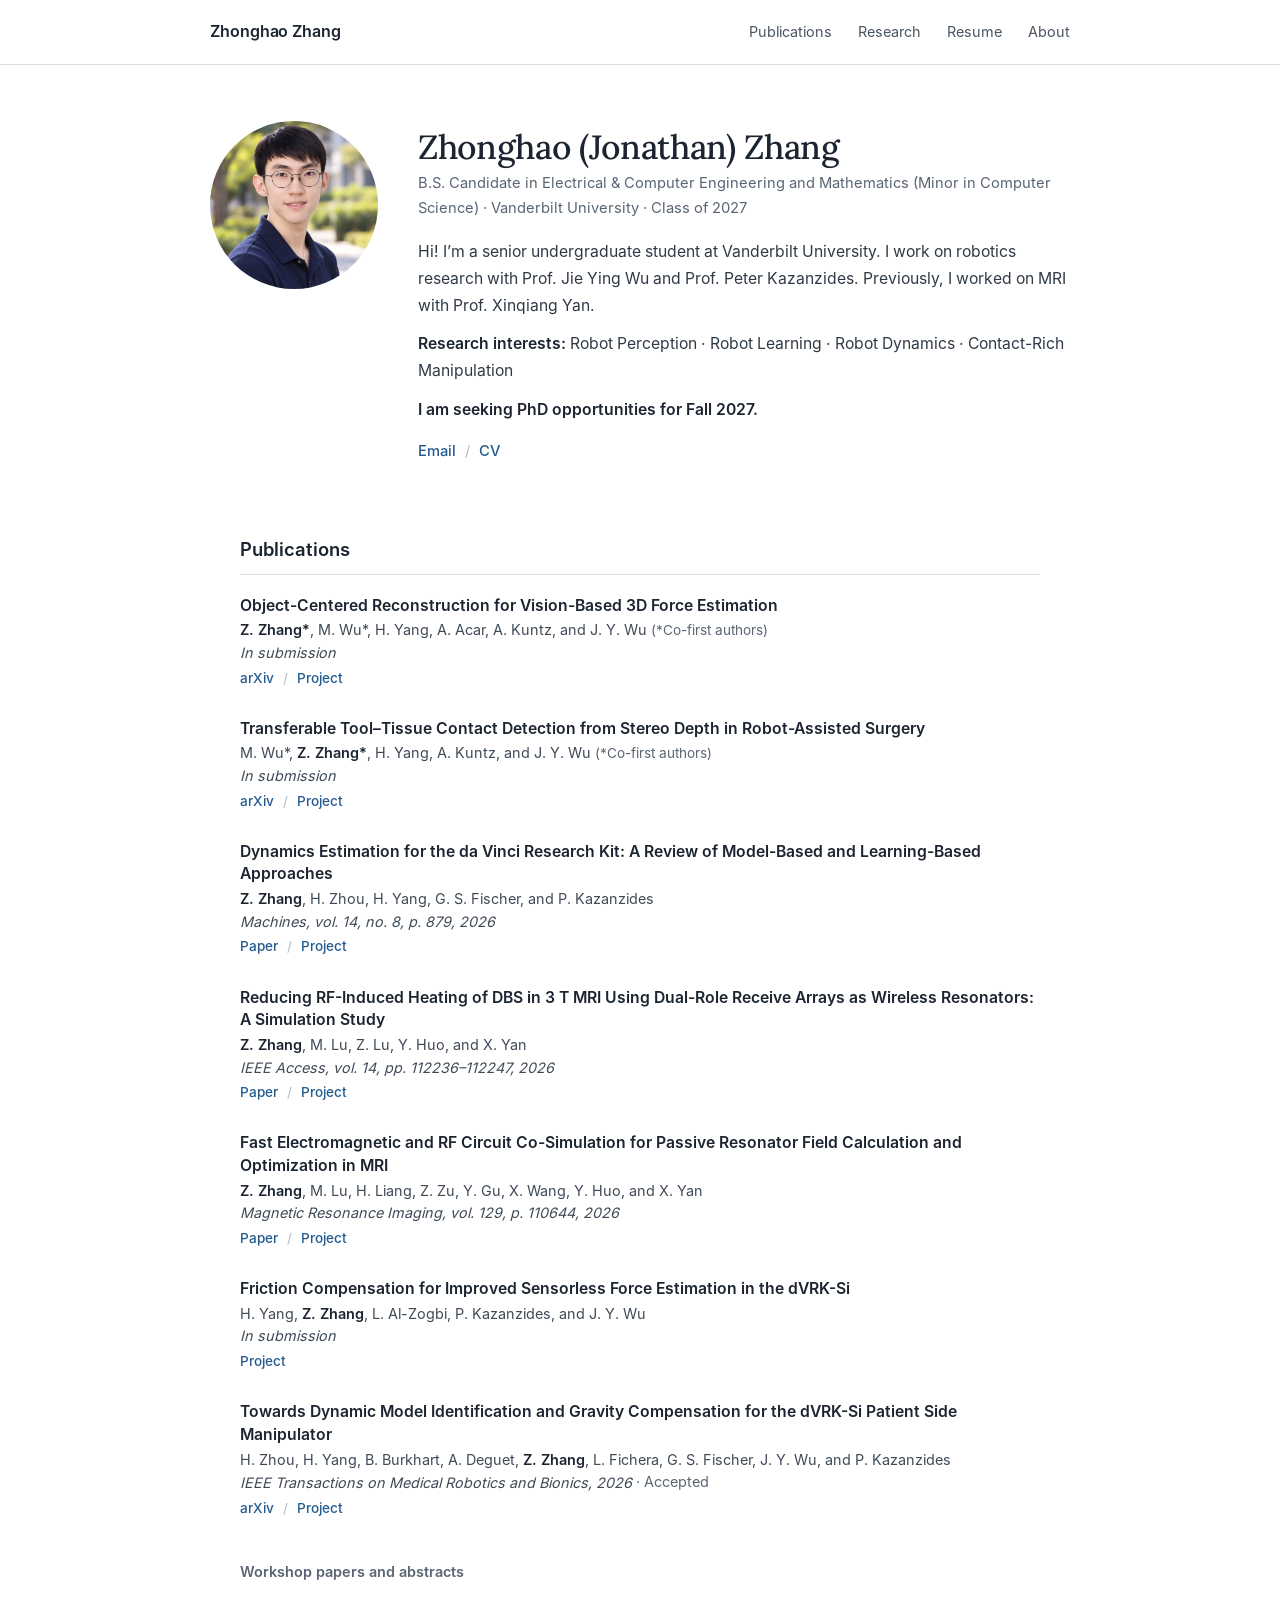
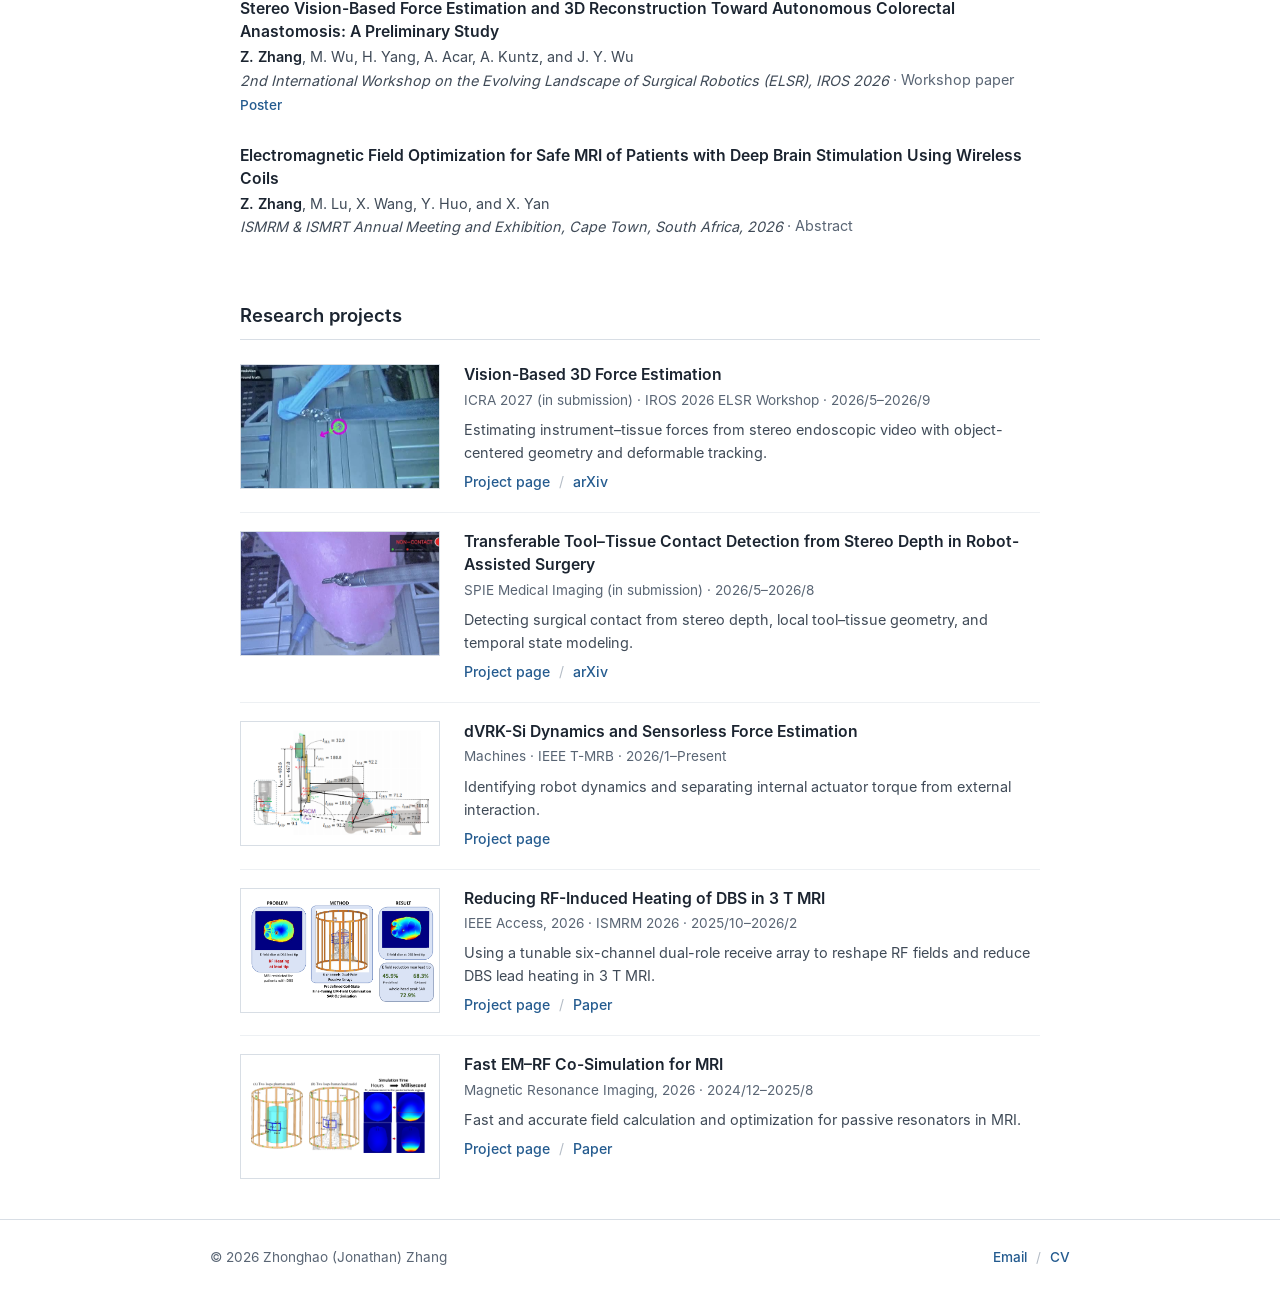
==== index.html @ 45a7dc94 "Restore second advisor in home intro Co-Authored-By: Claude Opus 5.5 <noreply@anthropic.com> Claude-" ====
<!DOCTYPE html>
<html lang="en"><head><meta charset="utf-8"><meta name="viewport" content="width=device-width, initial-scale=1"><link rel="preload" href="zhonghao-zhang-portrait.png" as="image"><link rel="preload" href="research/dvrk/dynamics-thumb.png" as="image"><link rel="preload" href="research/dbs/graphical-abstract-cover.png" as="image"><link rel="preload" href="research/em-rf/paper-cover.png" as="image"><link rel="stylesheet" href="_next/static/css/index.x5koiVtR.css" data-rsc-css-href="/_next/static/css/index.x5koiVtR.css" data-precedence="vite-rsc/importer-resources"><title>Zhonghao Zhang · Robotics Research</title><meta name="description" content="Zhonghao Zhang researches robot perception, physical interaction, dynamics, and learning for surgical and contact-rich robotics."><link rel="shortcut icon" href="favicon.svg"><link rel="icon" href="favicon.svg"></head><body><header class="site-header"><div class="shell-narrow header-inner"><a href="index.html" class="brand" aria-label="Zhonghao Zhang home"><span class="brand-name">Zhonghao Zhang</span></a><nav aria-label="Primary navigation" class="main-nav"><a href="index.html#publications">Publications</a><a href="index.html#research">Research</a><a href="resume/index.html">Resume</a><a href="about/index.html">About</a></nav></div></header><main><section class="home-hero shell-narrow"><img class="home-photo" src="zhonghao-zhang-portrait.png" alt="Zhonghao Zhang"><div class="home-intro"><h1>Zhonghao (Jonathan) Zhang</h1><p class="home-role">B.S. Candidate in Electrical &amp; Computer Engineering and Mathematics (Minor in Computer Science) · Vanderbilt University · Class of 2027</p><p>Hi! I’m a senior undergraduate student at Vanderbilt University. I work on robotics research with Prof. Jie Ying Wu and Prof. Peter Kazanzides. Previously, I worked on MRI with Prof. Xinqiang Yan.</p><p class="home-keywords"><span>Research interests:</span> <!-- -->Robot Perception · Robot Learning · Robot Dynamics · Contact-Rich Manipulation</p><p class="home-applying">I am seeking PhD opportunities for Fall 2027.</p><div class="link-row home-links"><a href="mailto:zhonghao.zhang@vanderbilt.edu">Email</a><a href="Zhonghao_Zhang_Resume.pdf">CV</a></div></div></section><section class="home-section home-content-narrow" id="publications"><h2>Publications</h2><ol class="pub-list"><li class="pub-item"><p class="pub-title">Object-Centered Reconstruction for Vision-Based 3D Force Estimation</p><p class="pub-authors"><strong>Z. Zhang*</strong>, M. Wu*, H. Yang, A. Acar, A. Kuntz, and J. Y. Wu<span class="pub-note"> (<!-- -->*Co-first authors<!-- -->)</span></p><p class="pub-venue"><em>In submission</em></p><p class="link-row"><a href="https://arxiv.org/abs/2609.23856" target="_blank" rel="noreferrer">arXiv</a><a href="research/vision-force-estimation/index.html">Project</a></p></li><li class="pub-item"><p class="pub-title">Transferable Tool–Tissue Contact Detection from Stereo Depth in Robot-Assisted Surgery</p><p class="pub-authors">M. Wu*, <strong>Z. Zhang*</strong>, H. Yang, A. Kuntz, and J. Y. Wu<span class="pub-note"> (<!-- -->*Co-first authors<!-- -->)</span></p><p class="pub-venue"><em>In submission</em></p><p class="link-row"><a href="https://arxiv.org/abs/2608.18270" target="_blank" rel="noreferrer">arXiv</a><a href="research/tool-tissue-contact/index.html">Project</a></p></li><li class="pub-item"><p class="pub-title">Dynamics Estimation for the da Vinci Research Kit: A Review of Model-Based and Learning-Based Approaches</p><p class="pub-authors"><strong>Z. Zhang</strong>, H. Zhou, H. Yang, G. S. Fischer, and P. Kazanzides</p><p class="pub-venue"><em>Machines, vol. 14, no. 8, p. 879, 2026</em></p><p class="link-row"><a href="https://www.mdpi.com/2075-1702/14/8/879" target="_blank" rel="noreferrer">Paper</a><a href="research/dvrk-dynamics/index.html">Project</a></p></li><li class="pub-item"><p class="pub-title">Reducing RF-Induced Heating of DBS in 3 T MRI Using Dual-Role Receive Arrays as Wireless Resonators: A Simulation Study</p><p class="pub-authors"><strong>Z. Zhang</strong>, M. Lu, Z. Lu, Y. Huo, and X. Yan</p><p class="pub-venue"><em>IEEE Access, vol. 14, pp. 112236–112247, 2026</em></p><p class="link-row"><a href="https://doi.org/10.1109/ACCESS.2026.3713428" target="_blank" rel="noreferrer">Paper</a><a href="research/dbs-mri-safety/index.html">Project</a></p></li><li class="pub-item"><p class="pub-title">Fast Electromagnetic and RF Circuit Co-Simulation for Passive Resonator Field Calculation and Optimization in MRI</p><p class="pub-authors"><strong>Z. Zhang</strong>, M. Lu, H. Liang, Z. Zu, Y. Gu, X. Wang, Y. Huo, and X. Yan</p><p class="pub-venue"><em>Magnetic Resonance Imaging, vol. 129, p. 110644, 2026</em></p><p class="link-row"><a href="https://doi.org/10.1016/j.mri.2026.110644" target="_blank" rel="noreferrer">Paper</a><a href="research/em-rf-cosimulation/index.html">Project</a></p></li><li class="pub-item"><p class="pub-title">Friction Compensation for Improved Sensorless Force Estimation in the dVRK-Si</p><p class="pub-authors">H. Yang, <strong>Z. Zhang</strong>, L. Al-Zogbi, P. Kazanzides, and J. Y. Wu</p><p class="pub-venue"><em>In submission</em></p><p class="link-row"><a href="research/dvrk-dynamics/index.html">Project</a></p></li><li class="pub-item"><p class="pub-title">Towards Dynamic Model Identification and Gravity Compensation for the dVRK-Si Patient Side Manipulator</p><p class="pub-authors">H. Zhou, H. Yang, B. Burkhart, A. Deguet, <strong>Z. Zhang</strong>, L. Fichera, G. S. Fischer, J. Y. Wu, and P. Kazanzides</p><p class="pub-venue"><em>IEEE Transactions on Medical Robotics and Bionics, 2026</em><span class="pub-status"> · <!-- -->Accepted</span></p><p class="link-row"><a href="https://arxiv.org/abs/2603.12099" target="_blank" rel="noreferrer">arXiv</a><a href="research/dvrk-dynamics/index.html">Project</a></p></li></ol><h3 class="pub-subheading">Workshop papers and abstracts</h3><ol class="pub-list"><li class="pub-item"><p class="pub-title">Stereo Vision-Based Force Estimation and 3D Reconstruction Toward Autonomous Colorectal Anastomosis: A Preliminary Study</p><p class="pub-authors"><strong>Z. Zhang</strong>, M. Wu, H. Yang, A. Acar, A. Kuntz, and J. Y. Wu</p><p class="pub-venue"><em>2nd International Workshop on the Evolving Landscape of Surgical Robotics (ELSR), IROS 2026</em><span class="pub-status"> · <!-- -->Workshop paper</span></p><p class="link-row"><a href="vision-force-poster.png" target="_blank" rel="noreferrer">Poster</a></p></li><li class="pub-item"><p class="pub-title">Electromagnetic Field Optimization for Safe MRI of Patients with Deep Brain Stimulation Using Wireless Coils</p><p class="pub-authors"><strong>Z. Zhang</strong>, M. Lu, X. Wang, Y. Huo, and X. Yan</p><p class="pub-venue"><em>ISMRM &amp; ISMRT Annual Meeting and Exhibition, Cape Town, South Africa, 2026</em><span class="pub-status"> · <!-- -->Abstract</span></p></li></ol></section><section class="home-section home-content-narrow" id="research"><h2>Research projects</h2><ul class="project-rows"><li class="project-row-item"><a class="project-thumb" href="research/vision-force-estimation/index.html" aria-label="View Vision-Based 3D Force Estimation"><video src="research/vision-force/cover-01.mp4" poster="research/vision-force/cover-01.jpg" muted="" loop="" playsinline="" preload="none" aria-label="Vision-Based 3D Force Estimation"></video></a><div class="project-row-copy"><h3><a href="research/vision-force-estimation/index.html">Vision-Based 3D Force Estimation</a></h3><p class="project-row-venue">ICRA 2027 (in submission) · IROS 2026 ELSR Workshop<!-- --> · <!-- -->2026/5–2026/9</p><p class="project-row-summary">Estimating instrument–tissue forces from stereo endoscopic video with object-centered geometry and deformable tracking.</p><p class="link-row"><a href="research/vision-force-estimation/index.html">Project page</a><a href="https://arxiv.org/abs/2609.23856" target="_blank" rel="noreferrer">arXiv</a></p></div></li><li class="project-row-item"><a class="project-thumb" href="research/tool-tissue-contact/index.html" aria-label="View Transferable Tool–Tissue Contact Detection from Stereo Depth in Robot-Assisted Surgery"><video src="research/contact/cover-02.mp4" poster="research/contact/cover-02.jpg" muted="" loop="" playsinline="" preload="none" aria-label="Transferable Tool–Tissue Contact Detection from Stereo Depth in Robot-Assisted Surgery"></video></a><div class="project-row-copy"><h3><a href="research/tool-tissue-contact/index.html">Transferable Tool–Tissue Contact Detection from Stereo Depth in Robot-Assisted Surgery</a></h3><p class="project-row-venue">SPIE Medical Imaging (in submission)<!-- --> · <!-- -->2026/5–2026/8</p><p class="project-row-summary">Detecting surgical contact from stereo depth, local tool–tissue geometry, and temporal state modeling.</p><p class="link-row"><a href="research/tool-tissue-contact/index.html">Project page</a><a href="https://arxiv.org/abs/2608.18270" target="_blank" rel="noreferrer">arXiv</a></p></div></li><li class="project-row-item"><a class="project-thumb" href="research/dvrk-dynamics/index.html" aria-label="View dVRK-Si Dynamics and Sensorless Force Estimation"><img src="research/dvrk/dynamics-thumb.png" alt=""></a><div class="project-row-copy"><h3><a href="research/dvrk-dynamics/index.html">dVRK-Si Dynamics and Sensorless Force Estimation</a></h3><p class="project-row-venue">Machines · IEEE T-MRB<!-- --> · <!-- -->2026/1–Present</p><p class="project-row-summary">Identifying robot dynamics and separating internal actuator torque from external interaction.</p><p class="link-row"><a href="research/dvrk-dynamics/index.html">Project page</a></p></div></li><li class="project-row-item"><a class="project-thumb" href="research/dbs-mri-safety/index.html" aria-label="View Reducing RF-Induced Heating of DBS in 3 T MRI"><img src="research/dbs/graphical-abstract-cover.png" alt=""></a><div class="project-row-copy"><h3><a href="research/dbs-mri-safety/index.html">Reducing RF-Induced Heating of DBS in 3 T MRI</a></h3><p class="project-row-venue">IEEE Access, 2026 · ISMRM 2026<!-- --> · <!-- -->2025/10–2026/2</p><p class="project-row-summary">Using a tunable six-channel dual-role receive array to reshape RF fields and reduce DBS lead heating in 3 T MRI.</p><p class="link-row"><a href="research/dbs-mri-safety/index.html">Project page</a><a href="https://doi.org/10.1109/ACCESS.2026.3713428" target="_blank" rel="noreferrer">Paper</a></p></div></li><li class="project-row-item"><a class="project-thumb" href="research/em-rf-cosimulation/index.html" aria-label="View Fast EM–RF Co-Simulation for MRI"><img src="research/em-rf/paper-cover.png" alt=""></a><div class="project-row-copy"><h3><a href="research/em-rf-cosimulation/index.html">Fast EM–RF Co-Simulation for MRI</a></h3><p class="project-row-venue">Magnetic Resonance Imaging, 2026<!-- --> · <!-- -->2024/12–2025/8</p><p class="project-row-summary">Fast and accurate field calculation and optimization for passive resonators in MRI.</p><p class="link-row"><a href="research/em-rf-cosimulation/index.html">Project page</a><a href="https://doi.org/10.1016/j.mri.2026.110644" target="_blank" rel="noreferrer">Paper</a></p></div></li></ul></section></main><footer class="site-footer"><div class="shell-narrow footer-inner"><p>© <!-- -->2026<!-- --> <!-- -->Zhonghao (Jonathan) Zhang</p><div class="link-row footer-links"><a href="mailto:zhonghao.zhang@vanderbilt.edu">Email</a><a href="Zhonghao_Zhang_Resume.pdf">CV</a></div></div></footer><script>(()=>{const reduced=matchMedia('(prefers-reduced-motion: reduce)').matches;const observer=new IntersectionObserver(entries=>entries.forEach(({target,isIntersecting})=>{if(isIntersecting&&!reduced)target.play().catch(()=>{});else target.pause()}),{rootMargin:'200px'});document.querySelectorAll('video').forEach(v=>{v.muted=true;v.addEventListener('click',()=>v.paused?v.play():v.pause());observer.observe(v)})})();</script></body></html>
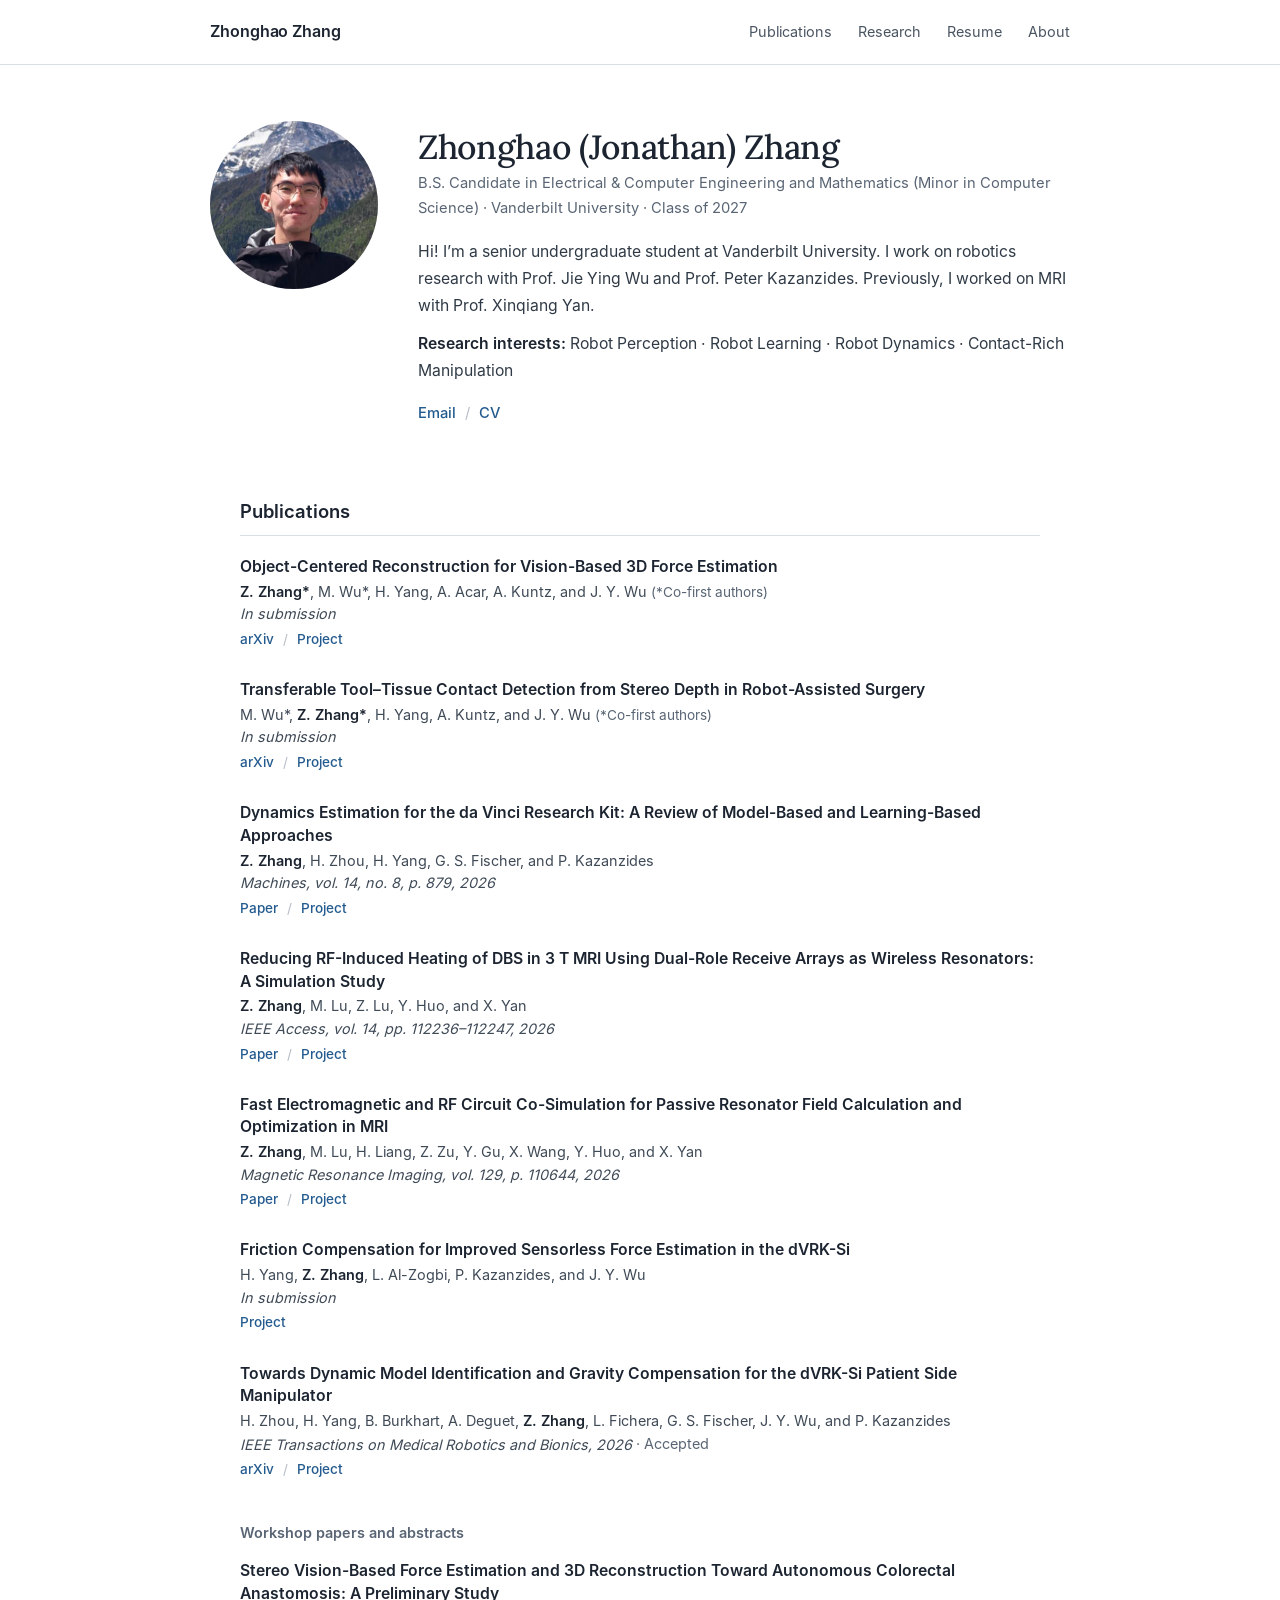
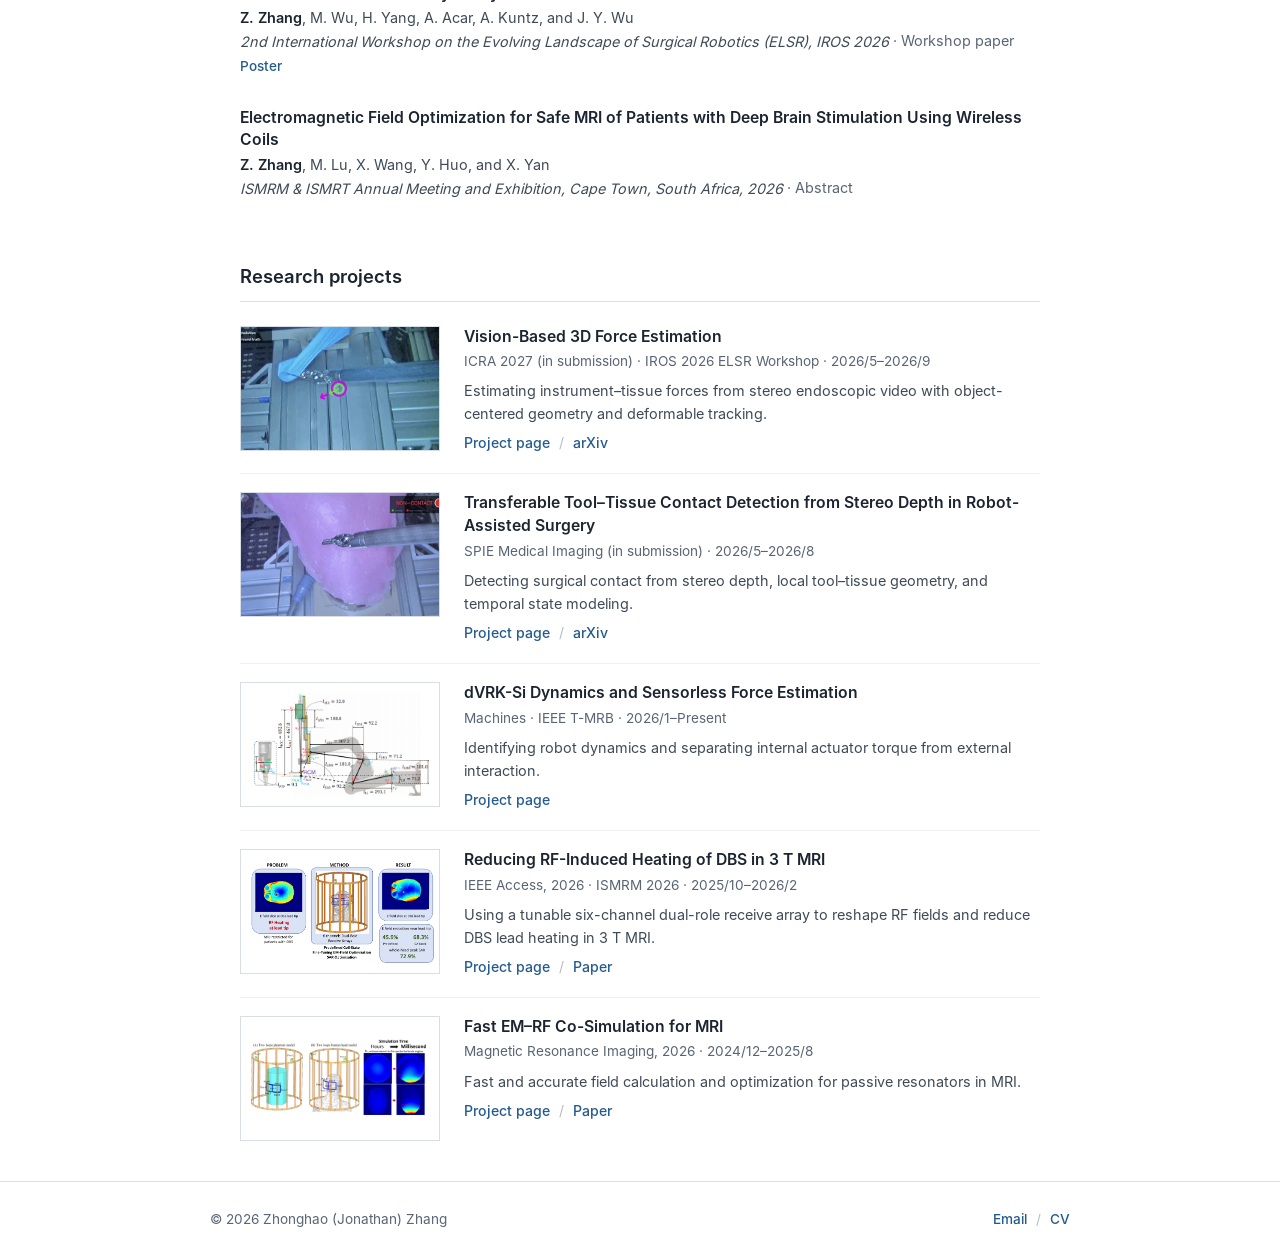
==== commit 7d48a810: "Remove PhD-seeking line Co-Authored-By: Claude Opus 5.5 <noreply@anthropic.com> Claude-Session: http" ====
--- a/index.html
+++ b/index.html
@@ -1,2 +1,2 @@
 <!DOCTYPE html>
-<html lang="en"><head><meta charset="utf-8"><meta name="viewport" content="width=device-width, initial-scale=1"><link rel="preload" href="zhonghao-zhang-portrait.png" as="image"><link rel="preload" href="research/dvrk/dynamics-thumb.png" as="image"><link rel="preload" href="research/dbs/graphical-abstract-cover.png" as="image"><link rel="preload" href="research/em-rf/paper-cover.png" as="image"><link rel="stylesheet" href="_next/static/css/index.x5koiVtR.css" data-rsc-css-href="/_next/static/css/index.x5koiVtR.css" data-precedence="vite-rsc/importer-resources"><title>Zhonghao Zhang · Robotics Research</title><meta name="description" content="Zhonghao Zhang researches robot perception, physical interaction, dynamics, and learning for surgical and contact-rich robotics."><link rel="shortcut icon" href="favicon.svg"><link rel="icon" href="favicon.svg"></head><body><header class="site-header"><div class="shell-narrow header-inner"><a href="index.html" class="brand" aria-label="Zhonghao Zhang home"><span class="brand-name">Zhonghao Zhang</span></a><nav aria-label="Primary navigation" class="main-nav"><a href="index.html#publications">Publications</a><a href="index.html#research">Research</a><a href="resume/index.html">Resume</a><a href="about/index.html">About</a></nav></div></header><main><section class="home-hero shell-narrow"><img class="home-photo" src="zhonghao-zhang-portrait.png" alt="Zhonghao Zhang"><div class="home-intro"><h1>Zhonghao (Jonathan) Zhang</h1><p class="home-role">B.S. Candidate in Electrical &amp; Computer Engineering and Mathematics (Minor in Computer Science) · Vanderbilt University · Class of 2027</p><p>Hi! I’m a senior undergraduate student at Vanderbilt University. I work on robotics research with Prof. Jie Ying Wu and Prof. Peter Kazanzides. Previously, I worked on MRI with Prof. Xinqiang Yan.</p><p class="home-keywords"><span>Research interests:</span> <!-- -->Robot Perception · Robot Learning · Robot Dynamics · Contact-Rich Manipulation</p><p class="home-applying">I am seeking PhD opportunities for Fall 2027.</p><div class="link-row home-links"><a href="mailto:zhonghao.zhang@vanderbilt.edu">Email</a><a href="Zhonghao_Zhang_Resume.pdf">CV</a></div></div></section><section class="home-section home-content-narrow" id="publications"><h2>Publications</h2><ol class="pub-list"><li class="pub-item"><p class="pub-title">Object-Centered Reconstruction for Vision-Based 3D Force Estimation</p><p class="pub-authors"><strong>Z. Zhang*</strong>, M. Wu*, H. Yang, A. Acar, A. Kuntz, and J. Y. Wu<span class="pub-note"> (<!-- -->*Co-first authors<!-- -->)</span></p><p class="pub-venue"><em>In submission</em></p><p class="link-row"><a href="https://arxiv.org/abs/2609.23856" target="_blank" rel="noreferrer">arXiv</a><a href="research/vision-force-estimation/index.html">Project</a></p></li><li class="pub-item"><p class="pub-title">Transferable Tool–Tissue Contact Detection from Stereo Depth in Robot-Assisted Surgery</p><p class="pub-authors">M. Wu*, <strong>Z. Zhang*</strong>, H. Yang, A. Kuntz, and J. Y. Wu<span class="pub-note"> (<!-- -->*Co-first authors<!-- -->)</span></p><p class="pub-venue"><em>In submission</em></p><p class="link-row"><a href="https://arxiv.org/abs/2608.18270" target="_blank" rel="noreferrer">arXiv</a><a href="research/tool-tissue-contact/index.html">Project</a></p></li><li class="pub-item"><p class="pub-title">Dynamics Estimation for the da Vinci Research Kit: A Review of Model-Based and Learning-Based Approaches</p><p class="pub-authors"><strong>Z. Zhang</strong>, H. Zhou, H. Yang, G. S. Fischer, and P. Kazanzides</p><p class="pub-venue"><em>Machines, vol. 14, no. 8, p. 879, 2026</em></p><p class="link-row"><a href="https://www.mdpi.com/2075-1702/14/8/879" target="_blank" rel="noreferrer">Paper</a><a href="research/dvrk-dynamics/index.html">Project</a></p></li><li class="pub-item"><p class="pub-title">Reducing RF-Induced Heating of DBS in 3 T MRI Using Dual-Role Receive Arrays as Wireless Resonators: A Simulation Study</p><p class="pub-authors"><strong>Z. Zhang</strong>, M. Lu, Z. Lu, Y. Huo, and X. Yan</p><p class="pub-venue"><em>IEEE Access, vol. 14, pp. 112236–112247, 2026</em></p><p class="link-row"><a href="https://doi.org/10.1109/ACCESS.2026.3713428" target="_blank" rel="noreferrer">Paper</a><a href="research/dbs-mri-safety/index.html">Project</a></p></li><li class="pub-item"><p class="pub-title">Fast Electromagnetic and RF Circuit Co-Simulation for Passive Resonator Field Calculation and Optimization in MRI</p><p class="pub-authors"><strong>Z. Zhang</strong>, M. Lu, H. Liang, Z. Zu, Y. Gu, X. Wang, Y. Huo, and X. Yan</p><p class="pub-venue"><em>Magnetic Resonance Imaging, vol. 129, p. 110644, 2026</em></p><p class="link-row"><a href="https://doi.org/10.1016/j.mri.2026.110644" target="_blank" rel="noreferrer">Paper</a><a href="research/em-rf-cosimulation/index.html">Project</a></p></li><li class="pub-item"><p class="pub-title">Friction Compensation for Improved Sensorless Force Estimation in the dVRK-Si</p><p class="pub-authors">H. Yang, <strong>Z. Zhang</strong>, L. Al-Zogbi, P. Kazanzides, and J. Y. Wu</p><p class="pub-venue"><em>In submission</em></p><p class="link-row"><a href="research/dvrk-dynamics/index.html">Project</a></p></li><li class="pub-item"><p class="pub-title">Towards Dynamic Model Identification and Gravity Compensation for the dVRK-Si Patient Side Manipulator</p><p class="pub-authors">H. Zhou, H. Yang, B. Burkhart, A. Deguet, <strong>Z. Zhang</strong>, L. Fichera, G. S. Fischer, J. Y. Wu, and P. Kazanzides</p><p class="pub-venue"><em>IEEE Transactions on Medical Robotics and Bionics, 2026</em><span class="pub-status"> · <!-- -->Accepted</span></p><p class="link-row"><a href="https://arxiv.org/abs/2603.12099" target="_blank" rel="noreferrer">arXiv</a><a href="research/dvrk-dynamics/index.html">Project</a></p></li></ol><h3 class="pub-subheading">Workshop papers and abstracts</h3><ol class="pub-list"><li class="pub-item"><p class="pub-title">Stereo Vision-Based Force Estimation and 3D Reconstruction Toward Autonomous Colorectal Anastomosis: A Preliminary Study</p><p class="pub-authors"><strong>Z. Zhang</strong>, M. Wu, H. Yang, A. Acar, A. Kuntz, and J. Y. Wu</p><p class="pub-venue"><em>2nd International Workshop on the Evolving Landscape of Surgical Robotics (ELSR), IROS 2026</em><span class="pub-status"> · <!-- -->Workshop paper</span></p><p class="link-row"><a href="vision-force-poster.png" target="_blank" rel="noreferrer">Poster</a></p></li><li class="pub-item"><p class="pub-title">Electromagnetic Field Optimization for Safe MRI of Patients with Deep Brain Stimulation Using Wireless Coils</p><p class="pub-authors"><strong>Z. Zhang</strong>, M. Lu, X. Wang, Y. Huo, and X. Yan</p><p class="pub-venue"><em>ISMRM &amp; ISMRT Annual Meeting and Exhibition, Cape Town, South Africa, 2026</em><span class="pub-status"> · <!-- -->Abstract</span></p></li></ol></section><section class="home-section home-content-narrow" id="research"><h2>Research projects</h2><ul class="project-rows"><li class="project-row-item"><a class="project-thumb" href="research/vision-force-estimation/index.html" aria-label="View Vision-Based 3D Force Estimation"><video src="research/vision-force/cover-01.mp4" poster="research/vision-force/cover-01.jpg" muted="" loop="" playsinline="" preload="none" aria-label="Vision-Based 3D Force Estimation"></video></a><div class="project-row-copy"><h3><a href="research/vision-force-estimation/index.html">Vision-Based 3D Force Estimation</a></h3><p class="project-row-venue">ICRA 2027 (in submission) · IROS 2026 ELSR Workshop<!-- --> · <!-- -->2026/5–2026/9</p><p class="project-row-summary">Estimating instrument–tissue forces from stereo endoscopic video with object-centered geometry and deformable tracking.</p><p class="link-row"><a href="research/vision-force-estimation/index.html">Project page</a><a href="https://arxiv.org/abs/2609.23856" target="_blank" rel="noreferrer">arXiv</a></p></div></li><li class="project-row-item"><a class="project-thumb" href="research/tool-tissue-contact/index.html" aria-label="View Transferable Tool–Tissue Contact Detection from Stereo Depth in Robot-Assisted Surgery"><video src="research/contact/cover-02.mp4" poster="research/contact/cover-02.jpg" muted="" loop="" playsinline="" preload="none" aria-label="Transferable Tool–Tissue Contact Detection from Stereo Depth in Robot-Assisted Surgery"></video></a><div class="project-row-copy"><h3><a href="research/tool-tissue-contact/index.html">Transferable Tool–Tissue Contact Detection from Stereo Depth in Robot-Assisted Surgery</a></h3><p class="project-row-venue">SPIE Medical Imaging (in submission)<!-- --> · <!-- -->2026/5–2026/8</p><p class="project-row-summary">Detecting surgical contact from stereo depth, local tool–tissue geometry, and temporal state modeling.</p><p class="link-row"><a href="research/tool-tissue-contact/index.html">Project page</a><a href="https://arxiv.org/abs/2608.18270" target="_blank" rel="noreferrer">arXiv</a></p></div></li><li class="project-row-item"><a class="project-thumb" href="research/dvrk-dynamics/index.html" aria-label="View dVRK-Si Dynamics and Sensorless Force Estimation"><img src="research/dvrk/dynamics-thumb.png" alt=""></a><div class="project-row-copy"><h3><a href="research/dvrk-dynamics/index.html">dVRK-Si Dynamics and Sensorless Force Estimation</a></h3><p class="project-row-venue">Machines · IEEE T-MRB<!-- --> · <!-- -->2026/1–Present</p><p class="project-row-summary">Identifying robot dynamics and separating internal actuator torque from external interaction.</p><p class="link-row"><a href="research/dvrk-dynamics/index.html">Project page</a></p></div></li><li class="project-row-item"><a class="project-thumb" href="research/dbs-mri-safety/index.html" aria-label="View Reducing RF-Induced Heating of DBS in 3 T MRI"><img src="research/dbs/graphical-abstract-cover.png" alt=""></a><div class="project-row-copy"><h3><a href="research/dbs-mri-safety/index.html">Reducing RF-Induced Heating of DBS in 3 T MRI</a></h3><p class="project-row-venue">IEEE Access, 2026 · ISMRM 2026<!-- --> · <!-- -->2025/10–2026/2</p><p class="project-row-summary">Using a tunable six-channel dual-role receive array to reshape RF fields and reduce DBS lead heating in 3 T MRI.</p><p class="link-row"><a href="research/dbs-mri-safety/index.html">Project page</a><a href="https://doi.org/10.1109/ACCESS.2026.3713428" target="_blank" rel="noreferrer">Paper</a></p></div></li><li class="project-row-item"><a class="project-thumb" href="research/em-rf-cosimulation/index.html" aria-label="View Fast EM–RF Co-Simulation for MRI"><img src="research/em-rf/paper-cover.png" alt=""></a><div class="project-row-copy"><h3><a href="research/em-rf-cosimulation/index.html">Fast EM–RF Co-Simulation for MRI</a></h3><p class="project-row-venue">Magnetic Resonance Imaging, 2026<!-- --> · <!-- -->2024/12–2025/8</p><p class="project-row-summary">Fast and accurate field calculation and optimization for passive resonators in MRI.</p><p class="link-row"><a href="research/em-rf-cosimulation/index.html">Project page</a><a href="https://doi.org/10.1016/j.mri.2026.110644" target="_blank" rel="noreferrer">Paper</a></p></div></li></ul></section></main><footer class="site-footer"><div class="shell-narrow footer-inner"><p>© <!-- -->2026<!-- --> <!-- -->Zhonghao (Jonathan) Zhang</p><div class="link-row footer-links"><a href="mailto:zhonghao.zhang@vanderbilt.edu">Email</a><a href="Zhonghao_Zhang_Resume.pdf">CV</a></div></div></footer><script>(()=>{const reduced=matchMedia('(prefers-reduced-motion: reduce)').matches;const observer=new IntersectionObserver(entries=>entries.forEach(({target,isIntersecting})=>{if(isIntersecting&&!reduced)target.play().catch(()=>{});else target.pause()}),{rootMargin:'200px'});document.querySelectorAll('video').forEach(v=>{v.muted=true;v.addEventListener('click',()=>v.paused?v.play():v.pause());observer.observe(v)})})();</script></body></html>+<html lang="en"><head><meta charset="utf-8"><meta name="viewport" content="width=device-width, initial-scale=1"><link rel="preload" href="zhonghao-zhang-portrait.png" as="image"><link rel="preload" href="research/dvrk/dynamics-thumb.png" as="image"><link rel="preload" href="research/dbs/graphical-abstract-cover.png" as="image"><link rel="preload" href="research/em-rf/paper-cover.png" as="image"><link rel="stylesheet" href="_next/static/css/index.x5koiVtR.css" data-rsc-css-href="/_next/static/css/index.x5koiVtR.css" data-precedence="vite-rsc/importer-resources"><title>Zhonghao Zhang · Robotics Research</title><meta name="description" content="Zhonghao Zhang researches robot perception, physical interaction, dynamics, and learning for surgical and contact-rich robotics."><link rel="shortcut icon" href="favicon.svg"><link rel="icon" href="favicon.svg"></head><body><header class="site-header"><div class="shell-narrow header-inner"><a href="index.html" class="brand" aria-label="Zhonghao Zhang home"><span class="brand-name">Zhonghao Zhang</span></a><nav aria-label="Primary navigation" class="main-nav"><a href="index.html#publications">Publications</a><a href="index.html#research">Research</a><a href="resume/index.html">Resume</a><a href="about/index.html">About</a></nav></div></header><main><section class="home-hero shell-narrow"><img class="home-photo" src="zhonghao-zhang-portrait.png" alt="Zhonghao Zhang"><div class="home-intro"><h1>Zhonghao (Jonathan) Zhang</h1><p class="home-role">B.S. Candidate in Electrical &amp; Computer Engineering and Mathematics (Minor in Computer Science) · Vanderbilt University · Class of 2027</p><p>Hi! I’m a senior undergraduate student at Vanderbilt University. I work on robotics research with Prof. Jie Ying Wu and Prof. Peter Kazanzides. Previously, I worked on MRI with Prof. Xinqiang Yan.</p><p class="home-keywords"><span>Research interests:</span> <!-- -->Robot Perception · Robot Learning · Robot Dynamics · Contact-Rich Manipulation</p><div class="link-row home-links"><a href="mailto:zhonghao.zhang@vanderbilt.edu">Email</a><a href="Zhonghao_Zhang_Resume.pdf">CV</a></div></div></section><section class="home-section home-content-narrow" id="publications"><h2>Publications</h2><ol class="pub-list"><li class="pub-item"><p class="pub-title">Object-Centered Reconstruction for Vision-Based 3D Force Estimation</p><p class="pub-authors"><strong>Z. Zhang*</strong>, M. Wu*, H. Yang, A. Acar, A. Kuntz, and J. Y. Wu<span class="pub-note"> (<!-- -->*Co-first authors<!-- -->)</span></p><p class="pub-venue"><em>In submission</em></p><p class="link-row"><a href="https://arxiv.org/abs/2609.23856" target="_blank" rel="noreferrer">arXiv</a><a href="research/vision-force-estimation/index.html">Project</a></p></li><li class="pub-item"><p class="pub-title">Transferable Tool–Tissue Contact Detection from Stereo Depth in Robot-Assisted Surgery</p><p class="pub-authors">M. Wu*, <strong>Z. Zhang*</strong>, H. Yang, A. Kuntz, and J. Y. Wu<span class="pub-note"> (<!-- -->*Co-first authors<!-- -->)</span></p><p class="pub-venue"><em>In submission</em></p><p class="link-row"><a href="https://arxiv.org/abs/2608.18270" target="_blank" rel="noreferrer">arXiv</a><a href="research/tool-tissue-contact/index.html">Project</a></p></li><li class="pub-item"><p class="pub-title">Dynamics Estimation for the da Vinci Research Kit: A Review of Model-Based and Learning-Based Approaches</p><p class="pub-authors"><strong>Z. Zhang</strong>, H. Zhou, H. Yang, G. S. Fischer, and P. Kazanzides</p><p class="pub-venue"><em>Machines, vol. 14, no. 8, p. 879, 2026</em></p><p class="link-row"><a href="https://www.mdpi.com/2075-1702/14/8/879" target="_blank" rel="noreferrer">Paper</a><a href="research/dvrk-dynamics/index.html">Project</a></p></li><li class="pub-item"><p class="pub-title">Reducing RF-Induced Heating of DBS in 3 T MRI Using Dual-Role Receive Arrays as Wireless Resonators: A Simulation Study</p><p class="pub-authors"><strong>Z. Zhang</strong>, M. Lu, Z. Lu, Y. Huo, and X. Yan</p><p class="pub-venue"><em>IEEE Access, vol. 14, pp. 112236–112247, 2026</em></p><p class="link-row"><a href="https://doi.org/10.1109/ACCESS.2026.3713428" target="_blank" rel="noreferrer">Paper</a><a href="research/dbs-mri-safety/index.html">Project</a></p></li><li class="pub-item"><p class="pub-title">Fast Electromagnetic and RF Circuit Co-Simulation for Passive Resonator Field Calculation and Optimization in MRI</p><p class="pub-authors"><strong>Z. Zhang</strong>, M. Lu, H. Liang, Z. Zu, Y. Gu, X. Wang, Y. Huo, and X. Yan</p><p class="pub-venue"><em>Magnetic Resonance Imaging, vol. 129, p. 110644, 2026</em></p><p class="link-row"><a href="https://doi.org/10.1016/j.mri.2026.110644" target="_blank" rel="noreferrer">Paper</a><a href="research/em-rf-cosimulation/index.html">Project</a></p></li><li class="pub-item"><p class="pub-title">Friction Compensation for Improved Sensorless Force Estimation in the dVRK-Si</p><p class="pub-authors">H. Yang, <strong>Z. Zhang</strong>, L. Al-Zogbi, P. Kazanzides, and J. Y. Wu</p><p class="pub-venue"><em>In submission</em></p><p class="link-row"><a href="research/dvrk-dynamics/index.html">Project</a></p></li><li class="pub-item"><p class="pub-title">Towards Dynamic Model Identification and Gravity Compensation for the dVRK-Si Patient Side Manipulator</p><p class="pub-authors">H. Zhou, H. Yang, B. Burkhart, A. Deguet, <strong>Z. Zhang</strong>, L. Fichera, G. S. Fischer, J. Y. Wu, and P. Kazanzides</p><p class="pub-venue"><em>IEEE Transactions on Medical Robotics and Bionics, 2026</em><span class="pub-status"> · <!-- -->Accepted</span></p><p class="link-row"><a href="https://arxiv.org/abs/2603.12099" target="_blank" rel="noreferrer">arXiv</a><a href="research/dvrk-dynamics/index.html">Project</a></p></li></ol><h3 class="pub-subheading">Workshop papers and abstracts</h3><ol class="pub-list"><li class="pub-item"><p class="pub-title">Stereo Vision-Based Force Estimation and 3D Reconstruction Toward Autonomous Colorectal Anastomosis: A Preliminary Study</p><p class="pub-authors"><strong>Z. Zhang</strong>, M. Wu, H. Yang, A. Acar, A. Kuntz, and J. Y. Wu</p><p class="pub-venue"><em>2nd International Workshop on the Evolving Landscape of Surgical Robotics (ELSR), IROS 2026</em><span class="pub-status"> · <!-- -->Workshop paper</span></p><p class="link-row"><a href="vision-force-poster.png" target="_blank" rel="noreferrer">Poster</a></p></li><li class="pub-item"><p class="pub-title">Electromagnetic Field Optimization for Safe MRI of Patients with Deep Brain Stimulation Using Wireless Coils</p><p class="pub-authors"><strong>Z. Zhang</strong>, M. Lu, X. Wang, Y. Huo, and X. Yan</p><p class="pub-venue"><em>ISMRM &amp; ISMRT Annual Meeting and Exhibition, Cape Town, South Africa, 2026</em><span class="pub-status"> · <!-- -->Abstract</span></p></li></ol></section><section class="home-section home-content-narrow" id="research"><h2>Research projects</h2><ul class="project-rows"><li class="project-row-item"><a class="project-thumb" href="research/vision-force-estimation/index.html" aria-label="View Vision-Based 3D Force Estimation"><video src="research/vision-force/cover-01.mp4" poster="research/vision-force/cover-01.jpg" muted="" loop="" playsinline="" preload="none" aria-label="Vision-Based 3D Force Estimation"></video></a><div class="project-row-copy"><h3><a href="research/vision-force-estimation/index.html">Vision-Based 3D Force Estimation</a></h3><p class="project-row-venue">ICRA 2027 (in submission) · IROS 2026 ELSR Workshop<!-- --> · <!-- -->2026/5–2026/9</p><p class="project-row-summary">Estimating instrument–tissue forces from stereo endoscopic video with object-centered geometry and deformable tracking.</p><p class="link-row"><a href="research/vision-force-estimation/index.html">Project page</a><a href="https://arxiv.org/abs/2609.23856" target="_blank" rel="noreferrer">arXiv</a></p></div></li><li class="project-row-item"><a class="project-thumb" href="research/tool-tissue-contact/index.html" aria-label="View Transferable Tool–Tissue Contact Detection from Stereo Depth in Robot-Assisted Surgery"><video src="research/contact/cover-02.mp4" poster="research/contact/cover-02.jpg" muted="" loop="" playsinline="" preload="none" aria-label="Transferable Tool–Tissue Contact Detection from Stereo Depth in Robot-Assisted Surgery"></video></a><div class="project-row-copy"><h3><a href="research/tool-tissue-contact/index.html">Transferable Tool–Tissue Contact Detection from Stereo Depth in Robot-Assisted Surgery</a></h3><p class="project-row-venue">SPIE Medical Imaging (in submission)<!-- --> · <!-- -->2026/5–2026/8</p><p class="project-row-summary">Detecting surgical contact from stereo depth, local tool–tissue geometry, and temporal state modeling.</p><p class="link-row"><a href="research/tool-tissue-contact/index.html">Project page</a><a href="https://arxiv.org/abs/2608.18270" target="_blank" rel="noreferrer">arXiv</a></p></div></li><li class="project-row-item"><a class="project-thumb" href="research/dvrk-dynamics/index.html" aria-label="View dVRK-Si Dynamics and Sensorless Force Estimation"><img src="research/dvrk/dynamics-thumb.png" alt=""></a><div class="project-row-copy"><h3><a href="research/dvrk-dynamics/index.html">dVRK-Si Dynamics and Sensorless Force Estimation</a></h3><p class="project-row-venue">Machines · IEEE T-MRB<!-- --> · <!-- -->2026/1–Present</p><p class="project-row-summary">Identifying robot dynamics and separating internal actuator torque from external interaction.</p><p class="link-row"><a href="research/dvrk-dynamics/index.html">Project page</a></p></div></li><li class="project-row-item"><a class="project-thumb" href="research/dbs-mri-safety/index.html" aria-label="View Reducing RF-Induced Heating of DBS in 3 T MRI"><img src="research/dbs/graphical-abstract-cover.png" alt=""></a><div class="project-row-copy"><h3><a href="research/dbs-mri-safety/index.html">Reducing RF-Induced Heating of DBS in 3 T MRI</a></h3><p class="project-row-venue">IEEE Access, 2026 · ISMRM 2026<!-- --> · <!-- -->2025/10–2026/2</p><p class="project-row-summary">Using a tunable six-channel dual-role receive array to reshape RF fields and reduce DBS lead heating in 3 T MRI.</p><p class="link-row"><a href="research/dbs-mri-safety/index.html">Project page</a><a href="https://doi.org/10.1109/ACCESS.2026.3713428" target="_blank" rel="noreferrer">Paper</a></p></div></li><li class="project-row-item"><a class="project-thumb" href="research/em-rf-cosimulation/index.html" aria-label="View Fast EM–RF Co-Simulation for MRI"><img src="research/em-rf/paper-cover.png" alt=""></a><div class="project-row-copy"><h3><a href="research/em-rf-cosimulation/index.html">Fast EM–RF Co-Simulation for MRI</a></h3><p class="project-row-venue">Magnetic Resonance Imaging, 2026<!-- --> · <!-- -->2024/12–2025/8</p><p class="project-row-summary">Fast and accurate field calculation and optimization for passive resonators in MRI.</p><p class="link-row"><a href="research/em-rf-cosimulation/index.html">Project page</a><a href="https://doi.org/10.1016/j.mri.2026.110644" target="_blank" rel="noreferrer">Paper</a></p></div></li></ul></section></main><footer class="site-footer"><div class="shell-narrow footer-inner"><p>© <!-- -->2026<!-- --> <!-- -->Zhonghao (Jonathan) Zhang</p><div class="link-row footer-links"><a href="mailto:zhonghao.zhang@vanderbilt.edu">Email</a><a href="Zhonghao_Zhang_Resume.pdf">CV</a></div></div></footer><script>(()=>{const reduced=matchMedia('(prefers-reduced-motion: reduce)').matches;const observer=new IntersectionObserver(entries=>entries.forEach(({target,isIntersecting})=>{if(isIntersecting&&!reduced)target.play().catch(()=>{});else target.pause()}),{rootMargin:'200px'});document.querySelectorAll('video').forEach(v=>{v.muted=true;v.addEventListener('click',()=>v.paused?v.play():v.pause());observer.observe(v)})})();</script></body></html>
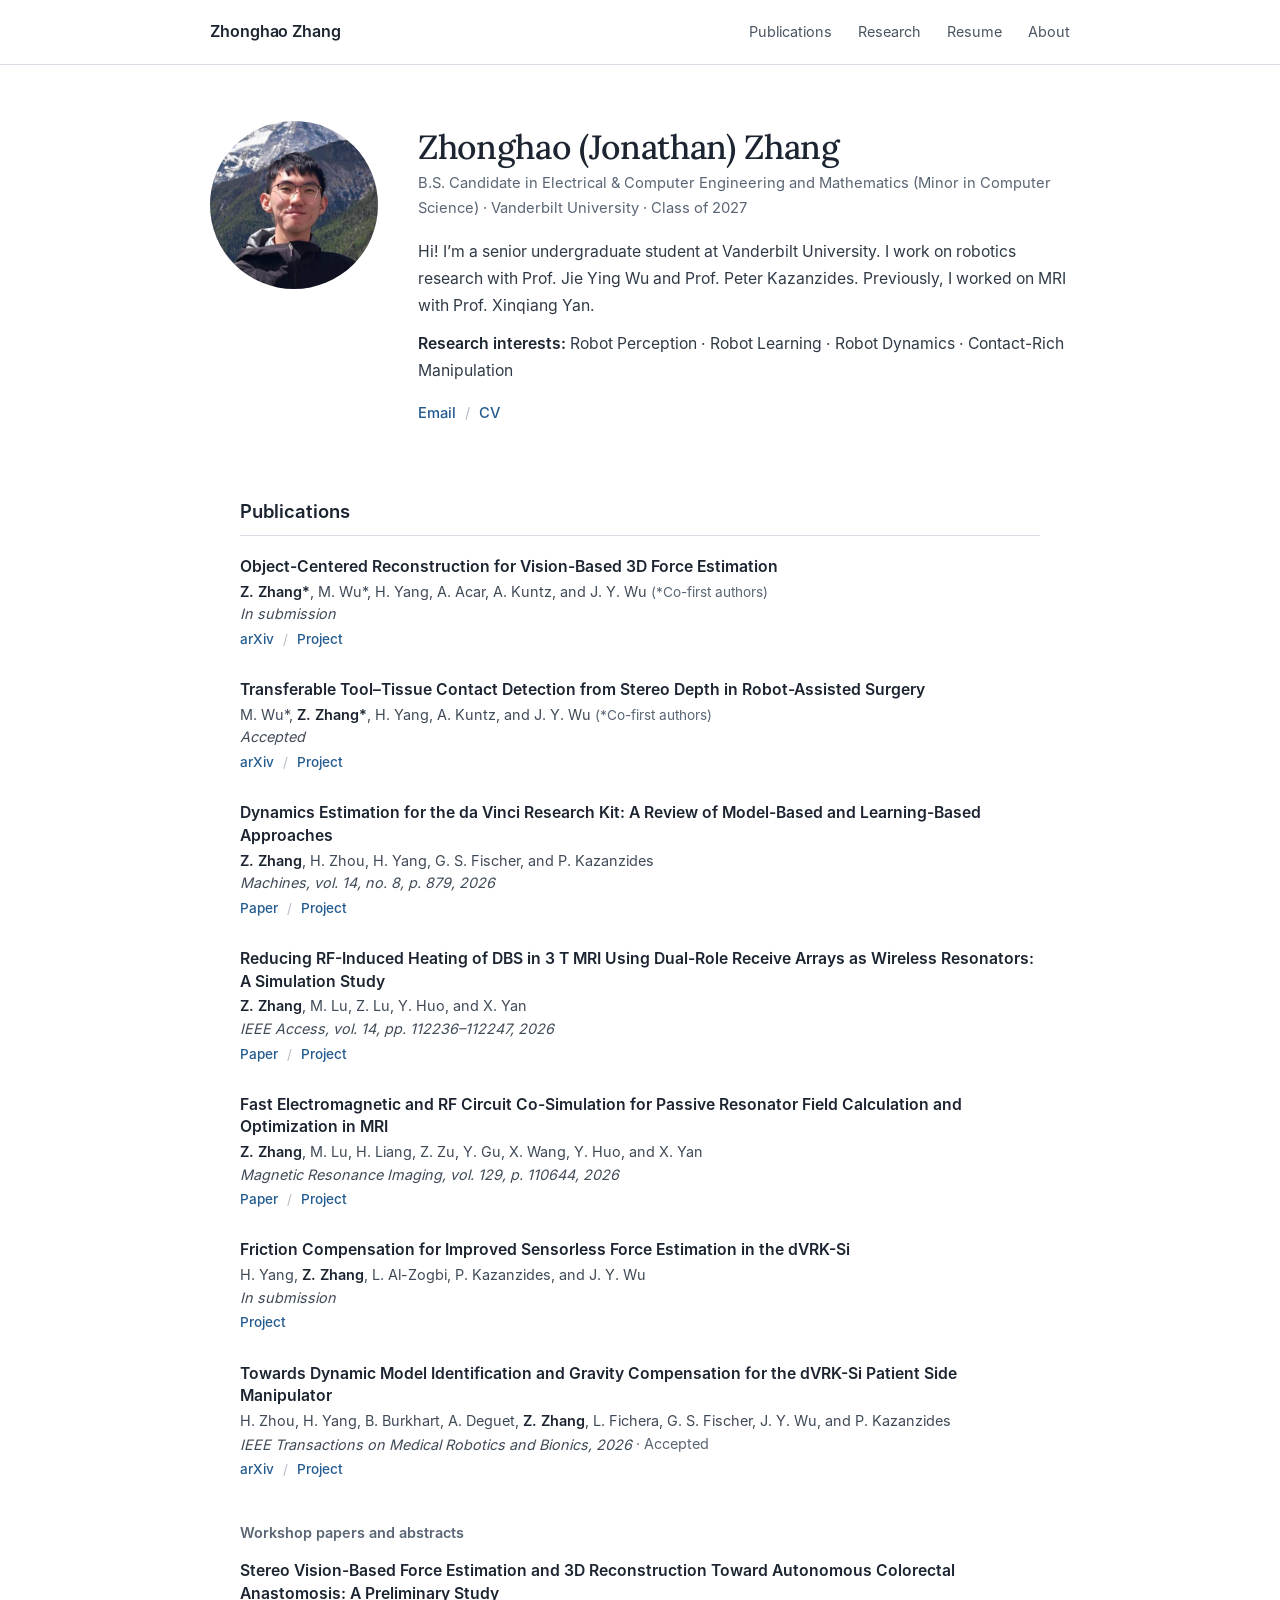
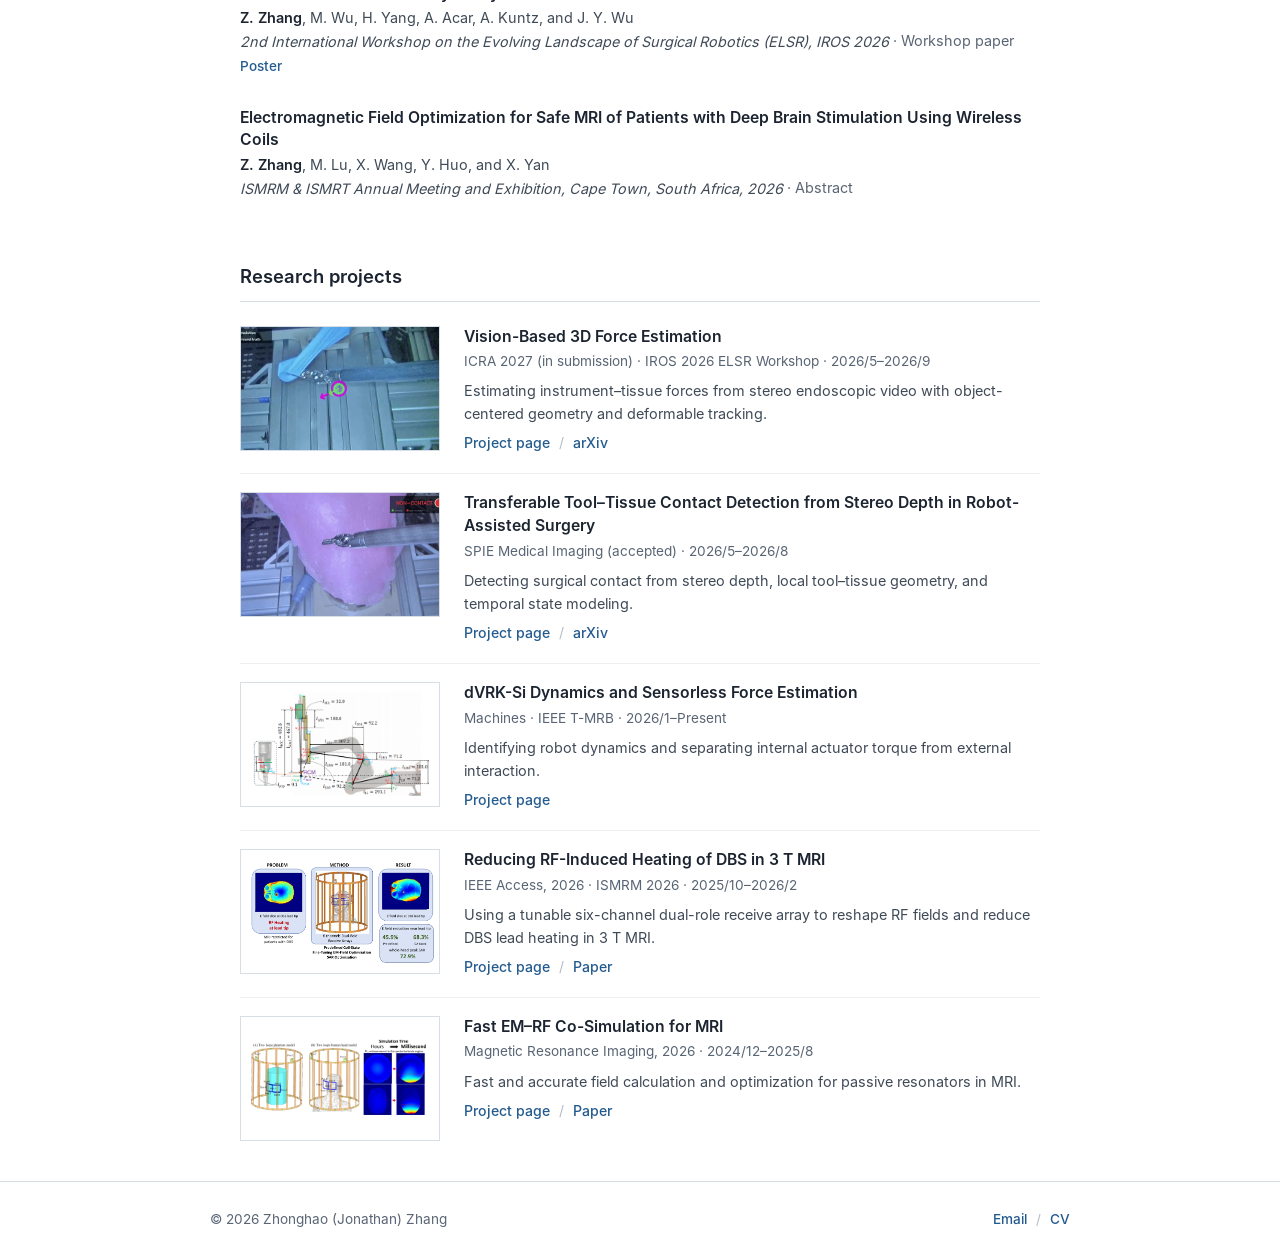
==== commit f4e8a50b: "Mark contact detection paper as accepted Co-Authored-By: Claude Opus 5.5 <noreply@anthropic.com> Cla" ====
--- a/index.html
+++ b/index.html
@@ -1,2 +1,2 @@
 <!DOCTYPE html>
-<html lang="en"><head><meta charset="utf-8"><meta name="viewport" content="width=device-width, initial-scale=1"><link rel="preload" href="zhonghao-zhang-portrait.png" as="image"><link rel="preload" href="research/dvrk/dynamics-thumb.png" as="image"><link rel="preload" href="research/dbs/graphical-abstract-cover.png" as="image"><link rel="preload" href="research/em-rf/paper-cover.png" as="image"><link rel="stylesheet" href="_next/static/css/index.x5koiVtR.css" data-rsc-css-href="/_next/static/css/index.x5koiVtR.css" data-precedence="vite-rsc/importer-resources"><title>Zhonghao Zhang · Robotics Research</title><meta name="description" content="Zhonghao Zhang researches robot perception, physical interaction, dynamics, and learning for surgical and contact-rich robotics."><link rel="shortcut icon" href="favicon.svg"><link rel="icon" href="favicon.svg"></head><body><header class="site-header"><div class="shell-narrow header-inner"><a href="index.html" class="brand" aria-label="Zhonghao Zhang home"><span class="brand-name">Zhonghao Zhang</span></a><nav aria-label="Primary navigation" class="main-nav"><a href="index.html#publications">Publications</a><a href="index.html#research">Research</a><a href="resume/index.html">Resume</a><a href="about/index.html">About</a></nav></div></header><main><section class="home-hero shell-narrow"><img class="home-photo" src="zhonghao-zhang-portrait.png" alt="Zhonghao Zhang"><div class="home-intro"><h1>Zhonghao (Jonathan) Zhang</h1><p class="home-role">B.S. Candidate in Electrical &amp; Computer Engineering and Mathematics (Minor in Computer Science) · Vanderbilt University · Class of 2027</p><p>Hi! I’m a senior undergraduate student at Vanderbilt University. I work on robotics research with Prof. Jie Ying Wu and Prof. Peter Kazanzides. Previously, I worked on MRI with Prof. Xinqiang Yan.</p><p class="home-keywords"><span>Research interests:</span> <!-- -->Robot Perception · Robot Learning · Robot Dynamics · Contact-Rich Manipulation</p><div class="link-row home-links"><a href="mailto:zhonghao.zhang@vanderbilt.edu">Email</a><a href="Zhonghao_Zhang_Resume.pdf">CV</a></div></div></section><section class="home-section home-content-narrow" id="publications"><h2>Publications</h2><ol class="pub-list"><li class="pub-item"><p class="pub-title">Object-Centered Reconstruction for Vision-Based 3D Force Estimation</p><p class="pub-authors"><strong>Z. Zhang*</strong>, M. Wu*, H. Yang, A. Acar, A. Kuntz, and J. Y. Wu<span class="pub-note"> (<!-- -->*Co-first authors<!-- -->)</span></p><p class="pub-venue"><em>In submission</em></p><p class="link-row"><a href="https://arxiv.org/abs/2609.23856" target="_blank" rel="noreferrer">arXiv</a><a href="research/vision-force-estimation/index.html">Project</a></p></li><li class="pub-item"><p class="pub-title">Transferable Tool–Tissue Contact Detection from Stereo Depth in Robot-Assisted Surgery</p><p class="pub-authors">M. Wu*, <strong>Z. Zhang*</strong>, H. Yang, A. Kuntz, and J. Y. Wu<span class="pub-note"> (<!-- -->*Co-first authors<!-- -->)</span></p><p class="pub-venue"><em>In submission</em></p><p class="link-row"><a href="https://arxiv.org/abs/2608.18270" target="_blank" rel="noreferrer">arXiv</a><a href="research/tool-tissue-contact/index.html">Project</a></p></li><li class="pub-item"><p class="pub-title">Dynamics Estimation for the da Vinci Research Kit: A Review of Model-Based and Learning-Based Approaches</p><p class="pub-authors"><strong>Z. Zhang</strong>, H. Zhou, H. Yang, G. S. Fischer, and P. Kazanzides</p><p class="pub-venue"><em>Machines, vol. 14, no. 8, p. 879, 2026</em></p><p class="link-row"><a href="https://www.mdpi.com/2075-1702/14/8/879" target="_blank" rel="noreferrer">Paper</a><a href="research/dvrk-dynamics/index.html">Project</a></p></li><li class="pub-item"><p class="pub-title">Reducing RF-Induced Heating of DBS in 3 T MRI Using Dual-Role Receive Arrays as Wireless Resonators: A Simulation Study</p><p class="pub-authors"><strong>Z. Zhang</strong>, M. Lu, Z. Lu, Y. Huo, and X. Yan</p><p class="pub-venue"><em>IEEE Access, vol. 14, pp. 112236–112247, 2026</em></p><p class="link-row"><a href="https://doi.org/10.1109/ACCESS.2026.3713428" target="_blank" rel="noreferrer">Paper</a><a href="research/dbs-mri-safety/index.html">Project</a></p></li><li class="pub-item"><p class="pub-title">Fast Electromagnetic and RF Circuit Co-Simulation for Passive Resonator Field Calculation and Optimization in MRI</p><p class="pub-authors"><strong>Z. Zhang</strong>, M. Lu, H. Liang, Z. Zu, Y. Gu, X. Wang, Y. Huo, and X. Yan</p><p class="pub-venue"><em>Magnetic Resonance Imaging, vol. 129, p. 110644, 2026</em></p><p class="link-row"><a href="https://doi.org/10.1016/j.mri.2026.110644" target="_blank" rel="noreferrer">Paper</a><a href="research/em-rf-cosimulation/index.html">Project</a></p></li><li class="pub-item"><p class="pub-title">Friction Compensation for Improved Sensorless Force Estimation in the dVRK-Si</p><p class="pub-authors">H. Yang, <strong>Z. Zhang</strong>, L. Al-Zogbi, P. Kazanzides, and J. Y. Wu</p><p class="pub-venue"><em>In submission</em></p><p class="link-row"><a href="research/dvrk-dynamics/index.html">Project</a></p></li><li class="pub-item"><p class="pub-title">Towards Dynamic Model Identification and Gravity Compensation for the dVRK-Si Patient Side Manipulator</p><p class="pub-authors">H. Zhou, H. Yang, B. Burkhart, A. Deguet, <strong>Z. Zhang</strong>, L. Fichera, G. S. Fischer, J. Y. Wu, and P. Kazanzides</p><p class="pub-venue"><em>IEEE Transactions on Medical Robotics and Bionics, 2026</em><span class="pub-status"> · <!-- -->Accepted</span></p><p class="link-row"><a href="https://arxiv.org/abs/2603.12099" target="_blank" rel="noreferrer">arXiv</a><a href="research/dvrk-dynamics/index.html">Project</a></p></li></ol><h3 class="pub-subheading">Workshop papers and abstracts</h3><ol class="pub-list"><li class="pub-item"><p class="pub-title">Stereo Vision-Based Force Estimation and 3D Reconstruction Toward Autonomous Colorectal Anastomosis: A Preliminary Study</p><p class="pub-authors"><strong>Z. Zhang</strong>, M. Wu, H. Yang, A. Acar, A. Kuntz, and J. Y. Wu</p><p class="pub-venue"><em>2nd International Workshop on the Evolving Landscape of Surgical Robotics (ELSR), IROS 2026</em><span class="pub-status"> · <!-- -->Workshop paper</span></p><p class="link-row"><a href="vision-force-poster.png" target="_blank" rel="noreferrer">Poster</a></p></li><li class="pub-item"><p class="pub-title">Electromagnetic Field Optimization for Safe MRI of Patients with Deep Brain Stimulation Using Wireless Coils</p><p class="pub-authors"><strong>Z. Zhang</strong>, M. Lu, X. Wang, Y. Huo, and X. Yan</p><p class="pub-venue"><em>ISMRM &amp; ISMRT Annual Meeting and Exhibition, Cape Town, South Africa, 2026</em><span class="pub-status"> · <!-- -->Abstract</span></p></li></ol></section><section class="home-section home-content-narrow" id="research"><h2>Research projects</h2><ul class="project-rows"><li class="project-row-item"><a class="project-thumb" href="research/vision-force-estimation/index.html" aria-label="View Vision-Based 3D Force Estimation"><video src="research/vision-force/cover-01.mp4" poster="research/vision-force/cover-01.jpg" muted="" loop="" playsinline="" preload="none" aria-label="Vision-Based 3D Force Estimation"></video></a><div class="project-row-copy"><h3><a href="research/vision-force-estimation/index.html">Vision-Based 3D Force Estimation</a></h3><p class="project-row-venue">ICRA 2027 (in submission) · IROS 2026 ELSR Workshop<!-- --> · <!-- -->2026/5–2026/9</p><p class="project-row-summary">Estimating instrument–tissue forces from stereo endoscopic video with object-centered geometry and deformable tracking.</p><p class="link-row"><a href="research/vision-force-estimation/index.html">Project page</a><a href="https://arxiv.org/abs/2609.23856" target="_blank" rel="noreferrer">arXiv</a></p></div></li><li class="project-row-item"><a class="project-thumb" href="research/tool-tissue-contact/index.html" aria-label="View Transferable Tool–Tissue Contact Detection from Stereo Depth in Robot-Assisted Surgery"><video src="research/contact/cover-02.mp4" poster="research/contact/cover-02.jpg" muted="" loop="" playsinline="" preload="none" aria-label="Transferable Tool–Tissue Contact Detection from Stereo Depth in Robot-Assisted Surgery"></video></a><div class="project-row-copy"><h3><a href="research/tool-tissue-contact/index.html">Transferable Tool–Tissue Contact Detection from Stereo Depth in Robot-Assisted Surgery</a></h3><p class="project-row-venue">SPIE Medical Imaging (in submission)<!-- --> · <!-- -->2026/5–2026/8</p><p class="project-row-summary">Detecting surgical contact from stereo depth, local tool–tissue geometry, and temporal state modeling.</p><p class="link-row"><a href="research/tool-tissue-contact/index.html">Project page</a><a href="https://arxiv.org/abs/2608.18270" target="_blank" rel="noreferrer">arXiv</a></p></div></li><li class="project-row-item"><a class="project-thumb" href="research/dvrk-dynamics/index.html" aria-label="View dVRK-Si Dynamics and Sensorless Force Estimation"><img src="research/dvrk/dynamics-thumb.png" alt=""></a><div class="project-row-copy"><h3><a href="research/dvrk-dynamics/index.html">dVRK-Si Dynamics and Sensorless Force Estimation</a></h3><p class="project-row-venue">Machines · IEEE T-MRB<!-- --> · <!-- -->2026/1–Present</p><p class="project-row-summary">Identifying robot dynamics and separating internal actuator torque from external interaction.</p><p class="link-row"><a href="research/dvrk-dynamics/index.html">Project page</a></p></div></li><li class="project-row-item"><a class="project-thumb" href="research/dbs-mri-safety/index.html" aria-label="View Reducing RF-Induced Heating of DBS in 3 T MRI"><img src="research/dbs/graphical-abstract-cover.png" alt=""></a><div class="project-row-copy"><h3><a href="research/dbs-mri-safety/index.html">Reducing RF-Induced Heating of DBS in 3 T MRI</a></h3><p class="project-row-venue">IEEE Access, 2026 · ISMRM 2026<!-- --> · <!-- -->2025/10–2026/2</p><p class="project-row-summary">Using a tunable six-channel dual-role receive array to reshape RF fields and reduce DBS lead heating in 3 T MRI.</p><p class="link-row"><a href="research/dbs-mri-safety/index.html">Project page</a><a href="https://doi.org/10.1109/ACCESS.2026.3713428" target="_blank" rel="noreferrer">Paper</a></p></div></li><li class="project-row-item"><a class="project-thumb" href="research/em-rf-cosimulation/index.html" aria-label="View Fast EM–RF Co-Simulation for MRI"><img src="research/em-rf/paper-cover.png" alt=""></a><div class="project-row-copy"><h3><a href="research/em-rf-cosimulation/index.html">Fast EM–RF Co-Simulation for MRI</a></h3><p class="project-row-venue">Magnetic Resonance Imaging, 2026<!-- --> · <!-- -->2024/12–2025/8</p><p class="project-row-summary">Fast and accurate field calculation and optimization for passive resonators in MRI.</p><p class="link-row"><a href="research/em-rf-cosimulation/index.html">Project page</a><a href="https://doi.org/10.1016/j.mri.2026.110644" target="_blank" rel="noreferrer">Paper</a></p></div></li></ul></section></main><footer class="site-footer"><div class="shell-narrow footer-inner"><p>© <!-- -->2026<!-- --> <!-- -->Zhonghao (Jonathan) Zhang</p><div class="link-row footer-links"><a href="mailto:zhonghao.zhang@vanderbilt.edu">Email</a><a href="Zhonghao_Zhang_Resume.pdf">CV</a></div></div></footer><script>(()=>{const reduced=matchMedia('(prefers-reduced-motion: reduce)').matches;const observer=new IntersectionObserver(entries=>entries.forEach(({target,isIntersecting})=>{if(isIntersecting&&!reduced)target.play().catch(()=>{});else target.pause()}),{rootMargin:'200px'});document.querySelectorAll('video').forEach(v=>{v.muted=true;v.addEventListener('click',()=>v.paused?v.play():v.pause());observer.observe(v)})})();</script></body></html>+<html lang="en"><head><meta charset="utf-8"><meta name="viewport" content="width=device-width, initial-scale=1"><link rel="preload" href="zhonghao-zhang-portrait.png" as="image"><link rel="preload" href="research/dvrk/dynamics-thumb.png" as="image"><link rel="preload" href="research/dbs/graphical-abstract-cover.png" as="image"><link rel="preload" href="research/em-rf/paper-cover.png" as="image"><link rel="stylesheet" href="_next/static/css/index.x5koiVtR.css" data-rsc-css-href="/_next/static/css/index.x5koiVtR.css" data-precedence="vite-rsc/importer-resources"><title>Zhonghao Zhang · Robotics Research</title><meta name="description" content="Zhonghao Zhang researches robot perception, physical interaction, dynamics, and learning for surgical and contact-rich robotics."><link rel="shortcut icon" href="favicon.svg"><link rel="icon" href="favicon.svg"></head><body><header class="site-header"><div class="shell-narrow header-inner"><a href="index.html" class="brand" aria-label="Zhonghao Zhang home"><span class="brand-name">Zhonghao Zhang</span></a><nav aria-label="Primary navigation" class="main-nav"><a href="index.html#publications">Publications</a><a href="index.html#research">Research</a><a href="resume/index.html">Resume</a><a href="about/index.html">About</a></nav></div></header><main><section class="home-hero shell-narrow"><img class="home-photo" src="zhonghao-zhang-portrait.png" alt="Zhonghao Zhang"><div class="home-intro"><h1>Zhonghao (Jonathan) Zhang</h1><p class="home-role">B.S. Candidate in Electrical &amp; Computer Engineering and Mathematics (Minor in Computer Science) · Vanderbilt University · Class of 2027</p><p>Hi! I’m a senior undergraduate student at Vanderbilt University. I work on robotics research with Prof. Jie Ying Wu and Prof. Peter Kazanzides. Previously, I worked on MRI with Prof. Xinqiang Yan.</p><p class="home-keywords"><span>Research interests:</span> <!-- -->Robot Perception · Robot Learning · Robot Dynamics · Contact-Rich Manipulation</p><div class="link-row home-links"><a href="mailto:zhonghao.zhang@vanderbilt.edu">Email</a><a href="Zhonghao_Zhang_Resume.pdf">CV</a></div></div></section><section class="home-section home-content-narrow" id="publications"><h2>Publications</h2><ol class="pub-list"><li class="pub-item"><p class="pub-title">Object-Centered Reconstruction for Vision-Based 3D Force Estimation</p><p class="pub-authors"><strong>Z. Zhang*</strong>, M. Wu*, H. Yang, A. Acar, A. Kuntz, and J. Y. Wu<span class="pub-note"> (<!-- -->*Co-first authors<!-- -->)</span></p><p class="pub-venue"><em>In submission</em></p><p class="link-row"><a href="https://arxiv.org/abs/2609.23856" target="_blank" rel="noreferrer">arXiv</a><a href="research/vision-force-estimation/index.html">Project</a></p></li><li class="pub-item"><p class="pub-title">Transferable Tool–Tissue Contact Detection from Stereo Depth in Robot-Assisted Surgery</p><p class="pub-authors">M. Wu*, <strong>Z. Zhang*</strong>, H. Yang, A. Kuntz, and J. Y. Wu<span class="pub-note"> (<!-- -->*Co-first authors<!-- -->)</span></p><p class="pub-venue"><em>Accepted</em></p><p class="link-row"><a href="https://arxiv.org/abs/2608.18270" target="_blank" rel="noreferrer">arXiv</a><a href="research/tool-tissue-contact/index.html">Project</a></p></li><li class="pub-item"><p class="pub-title">Dynamics Estimation for the da Vinci Research Kit: A Review of Model-Based and Learning-Based Approaches</p><p class="pub-authors"><strong>Z. Zhang</strong>, H. Zhou, H. Yang, G. S. Fischer, and P. Kazanzides</p><p class="pub-venue"><em>Machines, vol. 14, no. 8, p. 879, 2026</em></p><p class="link-row"><a href="https://www.mdpi.com/2075-1702/14/8/879" target="_blank" rel="noreferrer">Paper</a><a href="research/dvrk-dynamics/index.html">Project</a></p></li><li class="pub-item"><p class="pub-title">Reducing RF-Induced Heating of DBS in 3 T MRI Using Dual-Role Receive Arrays as Wireless Resonators: A Simulation Study</p><p class="pub-authors"><strong>Z. Zhang</strong>, M. Lu, Z. Lu, Y. Huo, and X. Yan</p><p class="pub-venue"><em>IEEE Access, vol. 14, pp. 112236–112247, 2026</em></p><p class="link-row"><a href="https://doi.org/10.1109/ACCESS.2026.3713428" target="_blank" rel="noreferrer">Paper</a><a href="research/dbs-mri-safety/index.html">Project</a></p></li><li class="pub-item"><p class="pub-title">Fast Electromagnetic and RF Circuit Co-Simulation for Passive Resonator Field Calculation and Optimization in MRI</p><p class="pub-authors"><strong>Z. Zhang</strong>, M. Lu, H. Liang, Z. Zu, Y. Gu, X. Wang, Y. Huo, and X. Yan</p><p class="pub-venue"><em>Magnetic Resonance Imaging, vol. 129, p. 110644, 2026</em></p><p class="link-row"><a href="https://doi.org/10.1016/j.mri.2026.110644" target="_blank" rel="noreferrer">Paper</a><a href="research/em-rf-cosimulation/index.html">Project</a></p></li><li class="pub-item"><p class="pub-title">Friction Compensation for Improved Sensorless Force Estimation in the dVRK-Si</p><p class="pub-authors">H. Yang, <strong>Z. Zhang</strong>, L. Al-Zogbi, P. Kazanzides, and J. Y. Wu</p><p class="pub-venue"><em>In submission</em></p><p class="link-row"><a href="research/dvrk-dynamics/index.html">Project</a></p></li><li class="pub-item"><p class="pub-title">Towards Dynamic Model Identification and Gravity Compensation for the dVRK-Si Patient Side Manipulator</p><p class="pub-authors">H. Zhou, H. Yang, B. Burkhart, A. Deguet, <strong>Z. Zhang</strong>, L. Fichera, G. S. Fischer, J. Y. Wu, and P. Kazanzides</p><p class="pub-venue"><em>IEEE Transactions on Medical Robotics and Bionics, 2026</em><span class="pub-status"> · <!-- -->Accepted</span></p><p class="link-row"><a href="https://arxiv.org/abs/2603.12099" target="_blank" rel="noreferrer">arXiv</a><a href="research/dvrk-dynamics/index.html">Project</a></p></li></ol><h3 class="pub-subheading">Workshop papers and abstracts</h3><ol class="pub-list"><li class="pub-item"><p class="pub-title">Stereo Vision-Based Force Estimation and 3D Reconstruction Toward Autonomous Colorectal Anastomosis: A Preliminary Study</p><p class="pub-authors"><strong>Z. Zhang</strong>, M. Wu, H. Yang, A. Acar, A. Kuntz, and J. Y. Wu</p><p class="pub-venue"><em>2nd International Workshop on the Evolving Landscape of Surgical Robotics (ELSR), IROS 2026</em><span class="pub-status"> · <!-- -->Workshop paper</span></p><p class="link-row"><a href="vision-force-poster.png" target="_blank" rel="noreferrer">Poster</a></p></li><li class="pub-item"><p class="pub-title">Electromagnetic Field Optimization for Safe MRI of Patients with Deep Brain Stimulation Using Wireless Coils</p><p class="pub-authors"><strong>Z. Zhang</strong>, M. Lu, X. Wang, Y. Huo, and X. Yan</p><p class="pub-venue"><em>ISMRM &amp; ISMRT Annual Meeting and Exhibition, Cape Town, South Africa, 2026</em><span class="pub-status"> · <!-- -->Abstract</span></p></li></ol></section><section class="home-section home-content-narrow" id="research"><h2>Research projects</h2><ul class="project-rows"><li class="project-row-item"><a class="project-thumb" href="research/vision-force-estimation/index.html" aria-label="View Vision-Based 3D Force Estimation"><video src="research/vision-force/cover-01.mp4" poster="research/vision-force/cover-01.jpg" muted="" loop="" playsinline="" preload="none" aria-label="Vision-Based 3D Force Estimation"></video></a><div class="project-row-copy"><h3><a href="research/vision-force-estimation/index.html">Vision-Based 3D Force Estimation</a></h3><p class="project-row-venue">ICRA 2027 (in submission) · IROS 2026 ELSR Workshop<!-- --> · <!-- -->2026/5–2026/9</p><p class="project-row-summary">Estimating instrument–tissue forces from stereo endoscopic video with object-centered geometry and deformable tracking.</p><p class="link-row"><a href="research/vision-force-estimation/index.html">Project page</a><a href="https://arxiv.org/abs/2609.23856" target="_blank" rel="noreferrer">arXiv</a></p></div></li><li class="project-row-item"><a class="project-thumb" href="research/tool-tissue-contact/index.html" aria-label="View Transferable Tool–Tissue Contact Detection from Stereo Depth in Robot-Assisted Surgery"><video src="research/contact/cover-02.mp4" poster="research/contact/cover-02.jpg" muted="" loop="" playsinline="" preload="none" aria-label="Transferable Tool–Tissue Contact Detection from Stereo Depth in Robot-Assisted Surgery"></video></a><div class="project-row-copy"><h3><a href="research/tool-tissue-contact/index.html">Transferable Tool–Tissue Contact Detection from Stereo Depth in Robot-Assisted Surgery</a></h3><p class="project-row-venue">SPIE Medical Imaging (accepted)<!-- --> · <!-- -->2026/5–2026/8</p><p class="project-row-summary">Detecting surgical contact from stereo depth, local tool–tissue geometry, and temporal state modeling.</p><p class="link-row"><a href="research/tool-tissue-contact/index.html">Project page</a><a href="https://arxiv.org/abs/2608.18270" target="_blank" rel="noreferrer">arXiv</a></p></div></li><li class="project-row-item"><a class="project-thumb" href="research/dvrk-dynamics/index.html" aria-label="View dVRK-Si Dynamics and Sensorless Force Estimation"><img src="research/dvrk/dynamics-thumb.png" alt=""></a><div class="project-row-copy"><h3><a href="research/dvrk-dynamics/index.html">dVRK-Si Dynamics and Sensorless Force Estimation</a></h3><p class="project-row-venue">Machines · IEEE T-MRB<!-- --> · <!-- -->2026/1–Present</p><p class="project-row-summary">Identifying robot dynamics and separating internal actuator torque from external interaction.</p><p class="link-row"><a href="research/dvrk-dynamics/index.html">Project page</a></p></div></li><li class="project-row-item"><a class="project-thumb" href="research/dbs-mri-safety/index.html" aria-label="View Reducing RF-Induced Heating of DBS in 3 T MRI"><img src="research/dbs/graphical-abstract-cover.png" alt=""></a><div class="project-row-copy"><h3><a href="research/dbs-mri-safety/index.html">Reducing RF-Induced Heating of DBS in 3 T MRI</a></h3><p class="project-row-venue">IEEE Access, 2026 · ISMRM 2026<!-- --> · <!-- -->2025/10–2026/2</p><p class="project-row-summary">Using a tunable six-channel dual-role receive array to reshape RF fields and reduce DBS lead heating in 3 T MRI.</p><p class="link-row"><a href="research/dbs-mri-safety/index.html">Project page</a><a href="https://doi.org/10.1109/ACCESS.2026.3713428" target="_blank" rel="noreferrer">Paper</a></p></div></li><li class="project-row-item"><a class="project-thumb" href="research/em-rf-cosimulation/index.html" aria-label="View Fast EM–RF Co-Simulation for MRI"><img src="research/em-rf/paper-cover.png" alt=""></a><div class="project-row-copy"><h3><a href="research/em-rf-cosimulation/index.html">Fast EM–RF Co-Simulation for MRI</a></h3><p class="project-row-venue">Magnetic Resonance Imaging, 2026<!-- --> · <!-- -->2024/12–2025/8</p><p class="project-row-summary">Fast and accurate field calculation and optimization for passive resonators in MRI.</p><p class="link-row"><a href="research/em-rf-cosimulation/index.html">Project page</a><a href="https://doi.org/10.1016/j.mri.2026.110644" target="_blank" rel="noreferrer">Paper</a></p></div></li></ul></section></main><footer class="site-footer"><div class="shell-narrow footer-inner"><p>© <!-- -->2026<!-- --> <!-- -->Zhonghao (Jonathan) Zhang</p><div class="link-row footer-links"><a href="mailto:zhonghao.zhang@vanderbilt.edu">Email</a><a href="Zhonghao_Zhang_Resume.pdf">CV</a></div></div></footer><script>(()=>{const reduced=matchMedia('(prefers-reduced-motion: reduce)').matches;const observer=new IntersectionObserver(entries=>entries.forEach(({target,isIntersecting})=>{if(isIntersecting&&!reduced)target.play().catch(()=>{});else target.pause()}),{rootMargin:'200px'});document.querySelectorAll('video').forEach(v=>{v.muted=true;v.addEventListener('click',()=>v.paused?v.play():v.pause());observer.observe(v)})})();</script></body></html>
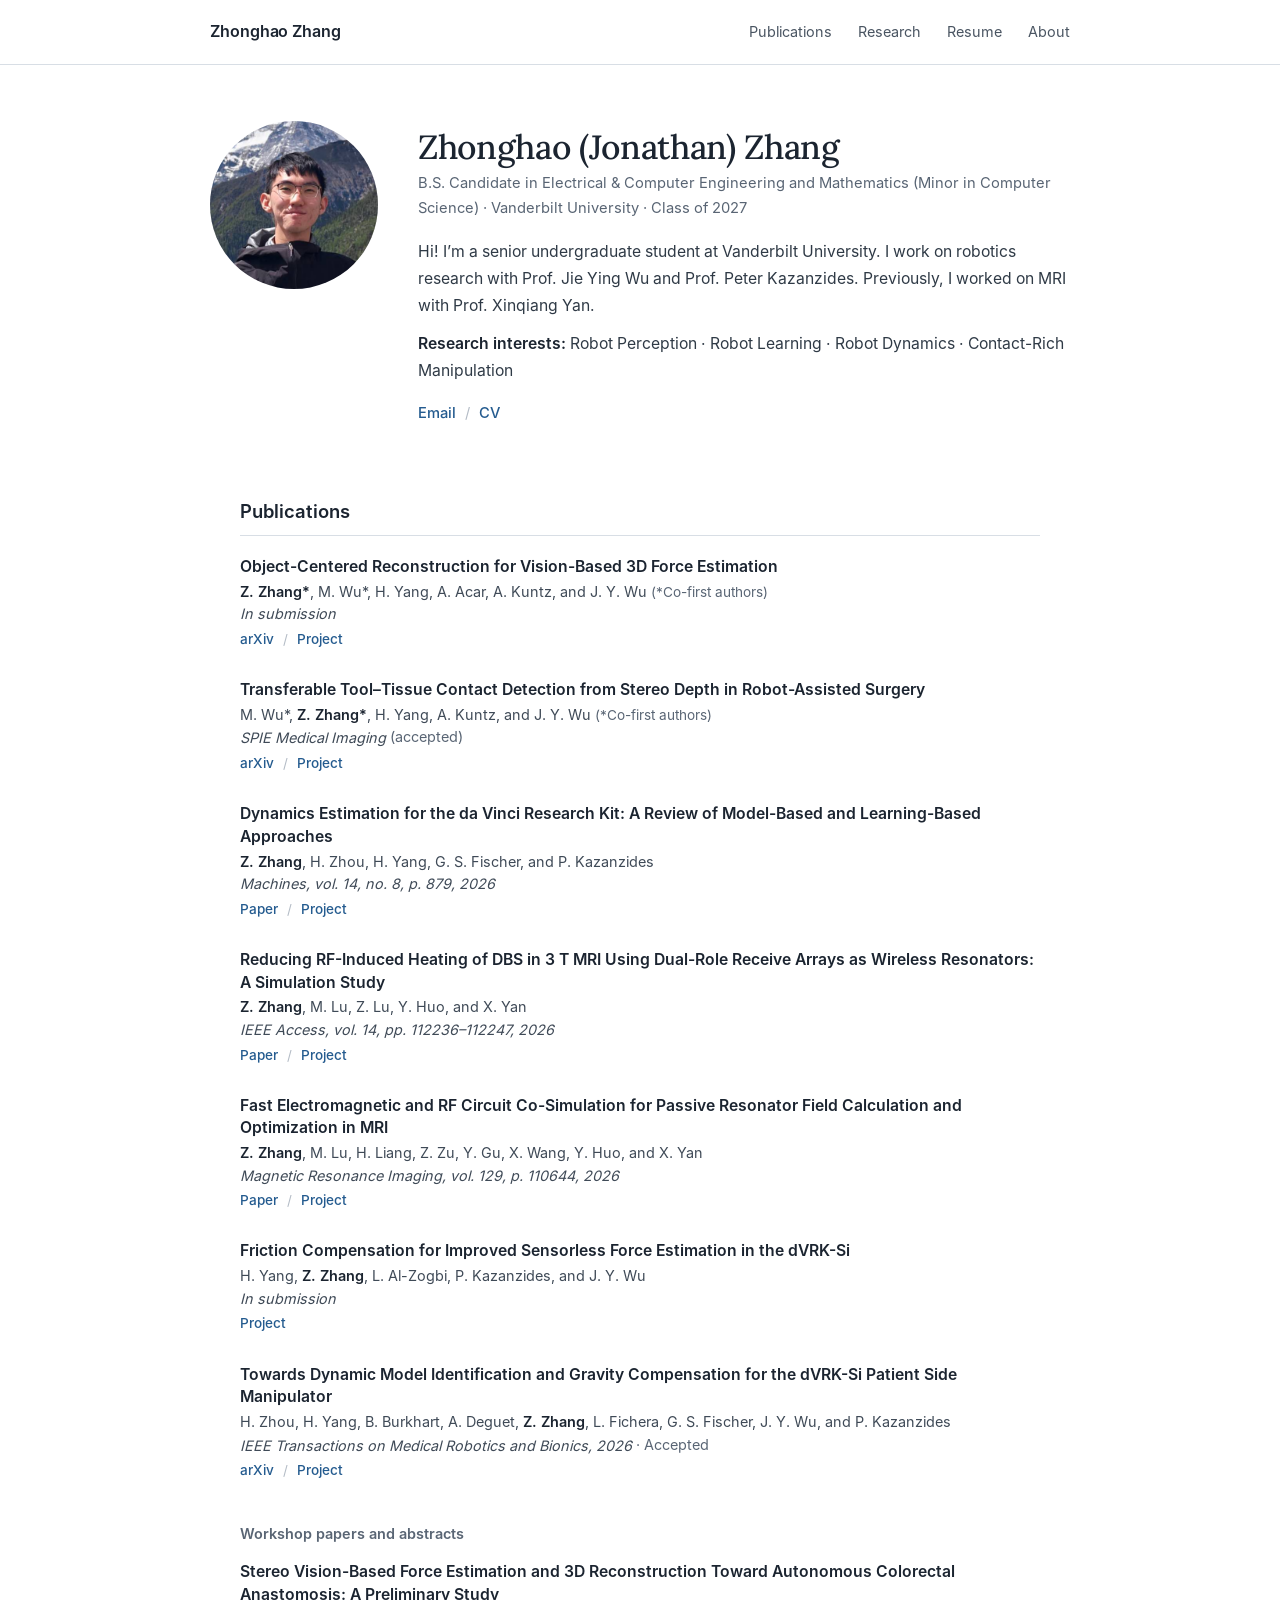
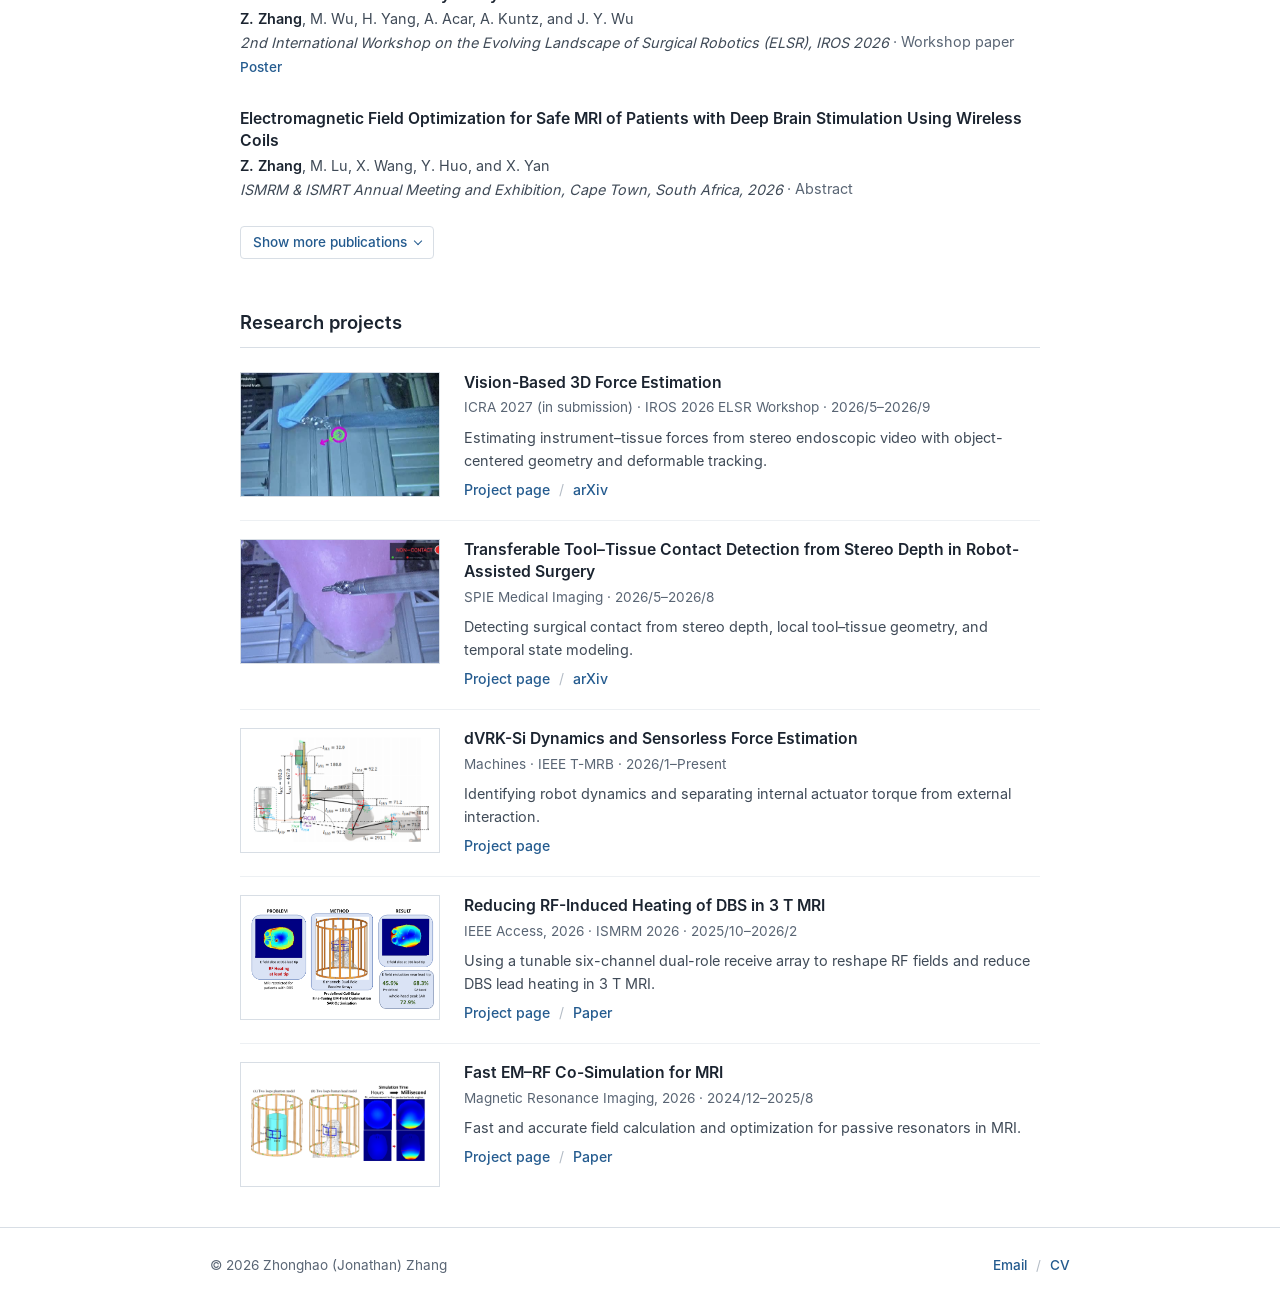
==== commit 317fd18a: "Add folded SPIE publication and update contact detection venue Co-Authored-By: Claude Opus 5.5 <nore" ====
--- a/index.html
+++ b/index.html
@@ -1,2 +1,2 @@
 <!DOCTYPE html>
-<html lang="en"><head><meta charset="utf-8"><meta name="viewport" content="width=device-width, initial-scale=1"><link rel="preload" href="zhonghao-zhang-portrait.png" as="image"><link rel="preload" href="research/dvrk/dynamics-thumb.png" as="image"><link rel="preload" href="research/dbs/graphical-abstract-cover.png" as="image"><link rel="preload" href="research/em-rf/paper-cover.png" as="image"><link rel="stylesheet" href="_next/static/css/index.x5koiVtR.css" data-rsc-css-href="/_next/static/css/index.x5koiVtR.css" data-precedence="vite-rsc/importer-resources"><title>Zhonghao Zhang · Robotics Research</title><meta name="description" content="Zhonghao Zhang researches robot perception, physical interaction, dynamics, and learning for surgical and contact-rich robotics."><link rel="shortcut icon" href="favicon.svg"><link rel="icon" href="favicon.svg"></head><body><header class="site-header"><div class="shell-narrow header-inner"><a href="index.html" class="brand" aria-label="Zhonghao Zhang home"><span class="brand-name">Zhonghao Zhang</span></a><nav aria-label="Primary navigation" class="main-nav"><a href="index.html#publications">Publications</a><a href="index.html#research">Research</a><a href="resume/index.html">Resume</a><a href="about/index.html">About</a></nav></div></header><main><section class="home-hero shell-narrow"><img class="home-photo" src="zhonghao-zhang-portrait.png" alt="Zhonghao Zhang"><div class="home-intro"><h1>Zhonghao (Jonathan) Zhang</h1><p class="home-role">B.S. Candidate in Electrical &amp; Computer Engineering and Mathematics (Minor in Computer Science) · Vanderbilt University · Class of 2027</p><p>Hi! I’m a senior undergraduate student at Vanderbilt University. I work on robotics research with Prof. Jie Ying Wu and Prof. Peter Kazanzides. Previously, I worked on MRI with Prof. Xinqiang Yan.</p><p class="home-keywords"><span>Research interests:</span> <!-- -->Robot Perception · Robot Learning · Robot Dynamics · Contact-Rich Manipulation</p><div class="link-row home-links"><a href="mailto:zhonghao.zhang@vanderbilt.edu">Email</a><a href="Zhonghao_Zhang_Resume.pdf">CV</a></div></div></section><section class="home-section home-content-narrow" id="publications"><h2>Publications</h2><ol class="pub-list"><li class="pub-item"><p class="pub-title">Object-Centered Reconstruction for Vision-Based 3D Force Estimation</p><p class="pub-authors"><strong>Z. Zhang*</strong>, M. Wu*, H. Yang, A. Acar, A. Kuntz, and J. Y. Wu<span class="pub-note"> (<!-- -->*Co-first authors<!-- -->)</span></p><p class="pub-venue"><em>In submission</em></p><p class="link-row"><a href="https://arxiv.org/abs/2609.23856" target="_blank" rel="noreferrer">arXiv</a><a href="research/vision-force-estimation/index.html">Project</a></p></li><li class="pub-item"><p class="pub-title">Transferable Tool–Tissue Contact Detection from Stereo Depth in Robot-Assisted Surgery</p><p class="pub-authors">M. Wu*, <strong>Z. Zhang*</strong>, H. Yang, A. Kuntz, and J. Y. Wu<span class="pub-note"> (<!-- -->*Co-first authors<!-- -->)</span></p><p class="pub-venue"><em>Accepted</em></p><p class="link-row"><a href="https://arxiv.org/abs/2608.18270" target="_blank" rel="noreferrer">arXiv</a><a href="research/tool-tissue-contact/index.html">Project</a></p></li><li class="pub-item"><p class="pub-title">Dynamics Estimation for the da Vinci Research Kit: A Review of Model-Based and Learning-Based Approaches</p><p class="pub-authors"><strong>Z. Zhang</strong>, H. Zhou, H. Yang, G. S. Fischer, and P. Kazanzides</p><p class="pub-venue"><em>Machines, vol. 14, no. 8, p. 879, 2026</em></p><p class="link-row"><a href="https://www.mdpi.com/2075-1702/14/8/879" target="_blank" rel="noreferrer">Paper</a><a href="research/dvrk-dynamics/index.html">Project</a></p></li><li class="pub-item"><p class="pub-title">Reducing RF-Induced Heating of DBS in 3 T MRI Using Dual-Role Receive Arrays as Wireless Resonators: A Simulation Study</p><p class="pub-authors"><strong>Z. Zhang</strong>, M. Lu, Z. Lu, Y. Huo, and X. Yan</p><p class="pub-venue"><em>IEEE Access, vol. 14, pp. 112236–112247, 2026</em></p><p class="link-row"><a href="https://doi.org/10.1109/ACCESS.2026.3713428" target="_blank" rel="noreferrer">Paper</a><a href="research/dbs-mri-safety/index.html">Project</a></p></li><li class="pub-item"><p class="pub-title">Fast Electromagnetic and RF Circuit Co-Simulation for Passive Resonator Field Calculation and Optimization in MRI</p><p class="pub-authors"><strong>Z. Zhang</strong>, M. Lu, H. Liang, Z. Zu, Y. Gu, X. Wang, Y. Huo, and X. Yan</p><p class="pub-venue"><em>Magnetic Resonance Imaging, vol. 129, p. 110644, 2026</em></p><p class="link-row"><a href="https://doi.org/10.1016/j.mri.2026.110644" target="_blank" rel="noreferrer">Paper</a><a href="research/em-rf-cosimulation/index.html">Project</a></p></li><li class="pub-item"><p class="pub-title">Friction Compensation for Improved Sensorless Force Estimation in the dVRK-Si</p><p class="pub-authors">H. Yang, <strong>Z. Zhang</strong>, L. Al-Zogbi, P. Kazanzides, and J. Y. Wu</p><p class="pub-venue"><em>In submission</em></p><p class="link-row"><a href="research/dvrk-dynamics/index.html">Project</a></p></li><li class="pub-item"><p class="pub-title">Towards Dynamic Model Identification and Gravity Compensation for the dVRK-Si Patient Side Manipulator</p><p class="pub-authors">H. Zhou, H. Yang, B. Burkhart, A. Deguet, <strong>Z. Zhang</strong>, L. Fichera, G. S. Fischer, J. Y. Wu, and P. Kazanzides</p><p class="pub-venue"><em>IEEE Transactions on Medical Robotics and Bionics, 2026</em><span class="pub-status"> · <!-- -->Accepted</span></p><p class="link-row"><a href="https://arxiv.org/abs/2603.12099" target="_blank" rel="noreferrer">arXiv</a><a href="research/dvrk-dynamics/index.html">Project</a></p></li></ol><h3 class="pub-subheading">Workshop papers and abstracts</h3><ol class="pub-list"><li class="pub-item"><p class="pub-title">Stereo Vision-Based Force Estimation and 3D Reconstruction Toward Autonomous Colorectal Anastomosis: A Preliminary Study</p><p class="pub-authors"><strong>Z. Zhang</strong>, M. Wu, H. Yang, A. Acar, A. Kuntz, and J. Y. Wu</p><p class="pub-venue"><em>2nd International Workshop on the Evolving Landscape of Surgical Robotics (ELSR), IROS 2026</em><span class="pub-status"> · <!-- -->Workshop paper</span></p><p class="link-row"><a href="vision-force-poster.png" target="_blank" rel="noreferrer">Poster</a></p></li><li class="pub-item"><p class="pub-title">Electromagnetic Field Optimization for Safe MRI of Patients with Deep Brain Stimulation Using Wireless Coils</p><p class="pub-authors"><strong>Z. Zhang</strong>, M. Lu, X. Wang, Y. Huo, and X. Yan</p><p class="pub-venue"><em>ISMRM &amp; ISMRT Annual Meeting and Exhibition, Cape Town, South Africa, 2026</em><span class="pub-status"> · <!-- -->Abstract</span></p></li></ol></section><section class="home-section home-content-narrow" id="research"><h2>Research projects</h2><ul class="project-rows"><li class="project-row-item"><a class="project-thumb" href="research/vision-force-estimation/index.html" aria-label="View Vision-Based 3D Force Estimation"><video src="research/vision-force/cover-01.mp4" poster="research/vision-force/cover-01.jpg" muted="" loop="" playsinline="" preload="none" aria-label="Vision-Based 3D Force Estimation"></video></a><div class="project-row-copy"><h3><a href="research/vision-force-estimation/index.html">Vision-Based 3D Force Estimation</a></h3><p class="project-row-venue">ICRA 2027 (in submission) · IROS 2026 ELSR Workshop<!-- --> · <!-- -->2026/5–2026/9</p><p class="project-row-summary">Estimating instrument–tissue forces from stereo endoscopic video with object-centered geometry and deformable tracking.</p><p class="link-row"><a href="research/vision-force-estimation/index.html">Project page</a><a href="https://arxiv.org/abs/2609.23856" target="_blank" rel="noreferrer">arXiv</a></p></div></li><li class="project-row-item"><a class="project-thumb" href="research/tool-tissue-contact/index.html" aria-label="View Transferable Tool–Tissue Contact Detection from Stereo Depth in Robot-Assisted Surgery"><video src="research/contact/cover-02.mp4" poster="research/contact/cover-02.jpg" muted="" loop="" playsinline="" preload="none" aria-label="Transferable Tool–Tissue Contact Detection from Stereo Depth in Robot-Assisted Surgery"></video></a><div class="project-row-copy"><h3><a href="research/tool-tissue-contact/index.html">Transferable Tool–Tissue Contact Detection from Stereo Depth in Robot-Assisted Surgery</a></h3><p class="project-row-venue">SPIE Medical Imaging (accepted)<!-- --> · <!-- -->2026/5–2026/8</p><p class="project-row-summary">Detecting surgical contact from stereo depth, local tool–tissue geometry, and temporal state modeling.</p><p class="link-row"><a href="research/tool-tissue-contact/index.html">Project page</a><a href="https://arxiv.org/abs/2608.18270" target="_blank" rel="noreferrer">arXiv</a></p></div></li><li class="project-row-item"><a class="project-thumb" href="research/dvrk-dynamics/index.html" aria-label="View dVRK-Si Dynamics and Sensorless Force Estimation"><img src="research/dvrk/dynamics-thumb.png" alt=""></a><div class="project-row-copy"><h3><a href="research/dvrk-dynamics/index.html">dVRK-Si Dynamics and Sensorless Force Estimation</a></h3><p class="project-row-venue">Machines · IEEE T-MRB<!-- --> · <!-- -->2026/1–Present</p><p class="project-row-summary">Identifying robot dynamics and separating internal actuator torque from external interaction.</p><p class="link-row"><a href="research/dvrk-dynamics/index.html">Project page</a></p></div></li><li class="project-row-item"><a class="project-thumb" href="research/dbs-mri-safety/index.html" aria-label="View Reducing RF-Induced Heating of DBS in 3 T MRI"><img src="research/dbs/graphical-abstract-cover.png" alt=""></a><div class="project-row-copy"><h3><a href="research/dbs-mri-safety/index.html">Reducing RF-Induced Heating of DBS in 3 T MRI</a></h3><p class="project-row-venue">IEEE Access, 2026 · ISMRM 2026<!-- --> · <!-- -->2025/10–2026/2</p><p class="project-row-summary">Using a tunable six-channel dual-role receive array to reshape RF fields and reduce DBS lead heating in 3 T MRI.</p><p class="link-row"><a href="research/dbs-mri-safety/index.html">Project page</a><a href="https://doi.org/10.1109/ACCESS.2026.3713428" target="_blank" rel="noreferrer">Paper</a></p></div></li><li class="project-row-item"><a class="project-thumb" href="research/em-rf-cosimulation/index.html" aria-label="View Fast EM–RF Co-Simulation for MRI"><img src="research/em-rf/paper-cover.png" alt=""></a><div class="project-row-copy"><h3><a href="research/em-rf-cosimulation/index.html">Fast EM–RF Co-Simulation for MRI</a></h3><p class="project-row-venue">Magnetic Resonance Imaging, 2026<!-- --> · <!-- -->2024/12–2025/8</p><p class="project-row-summary">Fast and accurate field calculation and optimization for passive resonators in MRI.</p><p class="link-row"><a href="research/em-rf-cosimulation/index.html">Project page</a><a href="https://doi.org/10.1016/j.mri.2026.110644" target="_blank" rel="noreferrer">Paper</a></p></div></li></ul></section></main><footer class="site-footer"><div class="shell-narrow footer-inner"><p>© <!-- -->2026<!-- --> <!-- -->Zhonghao (Jonathan) Zhang</p><div class="link-row footer-links"><a href="mailto:zhonghao.zhang@vanderbilt.edu">Email</a><a href="Zhonghao_Zhang_Resume.pdf">CV</a></div></div></footer><script>(()=>{const reduced=matchMedia('(prefers-reduced-motion: reduce)').matches;const observer=new IntersectionObserver(entries=>entries.forEach(({target,isIntersecting})=>{if(isIntersecting&&!reduced)target.play().catch(()=>{});else target.pause()}),{rootMargin:'200px'});document.querySelectorAll('video').forEach(v=>{v.muted=true;v.addEventListener('click',()=>v.paused?v.play():v.pause());observer.observe(v)})})();</script></body></html>+<html lang="en"><head><meta charset="utf-8"><meta name="viewport" content="width=device-width, initial-scale=1"><link rel="preload" href="zhonghao-zhang-portrait.png" as="image"><link rel="preload" href="research/dvrk/dynamics-thumb.png" as="image"><link rel="preload" href="research/dbs/graphical-abstract-cover.png" as="image"><link rel="preload" href="research/em-rf/paper-cover.png" as="image"><link rel="stylesheet" href="_next/static/css/index.x5koiVtR.css" data-rsc-css-href="/_next/static/css/index.x5koiVtR.css" data-precedence="vite-rsc/importer-resources"><title>Zhonghao Zhang · Robotics Research</title><meta name="description" content="Zhonghao Zhang researches robot perception, physical interaction, dynamics, and learning for surgical and contact-rich robotics."><link rel="shortcut icon" href="favicon.svg"><link rel="icon" href="favicon.svg"></head><body><header class="site-header"><div class="shell-narrow header-inner"><a href="index.html" class="brand" aria-label="Zhonghao Zhang home"><span class="brand-name">Zhonghao Zhang</span></a><nav aria-label="Primary navigation" class="main-nav"><a href="index.html#publications">Publications</a><a href="index.html#research">Research</a><a href="resume/index.html">Resume</a><a href="about/index.html">About</a></nav></div></header><main><section class="home-hero shell-narrow"><img class="home-photo" src="zhonghao-zhang-portrait.png" alt="Zhonghao Zhang"><div class="home-intro"><h1>Zhonghao (Jonathan) Zhang</h1><p class="home-role">B.S. Candidate in Electrical &amp; Computer Engineering and Mathematics (Minor in Computer Science) · Vanderbilt University · Class of 2027</p><p>Hi! I’m a senior undergraduate student at Vanderbilt University. I work on robotics research with Prof. Jie Ying Wu and Prof. Peter Kazanzides. Previously, I worked on MRI with Prof. Xinqiang Yan.</p><p class="home-keywords"><span>Research interests:</span> <!-- -->Robot Perception · Robot Learning · Robot Dynamics · Contact-Rich Manipulation</p><div class="link-row home-links"><a href="mailto:zhonghao.zhang@vanderbilt.edu">Email</a><a href="Zhonghao_Zhang_Resume.pdf">CV</a></div></div></section><section class="home-section home-content-narrow" id="publications"><h2>Publications</h2><ol class="pub-list"><li class="pub-item"><p class="pub-title">Object-Centered Reconstruction for Vision-Based 3D Force Estimation</p><p class="pub-authors"><strong>Z. Zhang*</strong>, M. Wu*, H. Yang, A. Acar, A. Kuntz, and J. Y. Wu<span class="pub-note"> (<!-- -->*Co-first authors<!-- -->)</span></p><p class="pub-venue"><em>In submission</em></p><p class="link-row"><a href="https://arxiv.org/abs/2609.23856" target="_blank" rel="noreferrer">arXiv</a><a href="research/vision-force-estimation/index.html">Project</a></p></li><li class="pub-item"><p class="pub-title">Transferable Tool–Tissue Contact Detection from Stereo Depth in Robot-Assisted Surgery</p><p class="pub-authors">M. Wu*, <strong>Z. Zhang*</strong>, H. Yang, A. Kuntz, and J. Y. Wu<span class="pub-note"> (<!-- -->*Co-first authors<!-- -->)</span></p><p class="pub-venue"><em>SPIE Medical Imaging</em><span class="pub-status"> (accepted)</span></p><p class="link-row"><a href="https://arxiv.org/abs/2608.18270" target="_blank" rel="noreferrer">arXiv</a><a href="research/tool-tissue-contact/index.html">Project</a></p></li><li class="pub-item"><p class="pub-title">Dynamics Estimation for the da Vinci Research Kit: A Review of Model-Based and Learning-Based Approaches</p><p class="pub-authors"><strong>Z. Zhang</strong>, H. Zhou, H. Yang, G. S. Fischer, and P. Kazanzides</p><p class="pub-venue"><em>Machines, vol. 14, no. 8, p. 879, 2026</em></p><p class="link-row"><a href="https://www.mdpi.com/2075-1702/14/8/879" target="_blank" rel="noreferrer">Paper</a><a href="research/dvrk-dynamics/index.html">Project</a></p></li><li class="pub-item"><p class="pub-title">Reducing RF-Induced Heating of DBS in 3 T MRI Using Dual-Role Receive Arrays as Wireless Resonators: A Simulation Study</p><p class="pub-authors"><strong>Z. Zhang</strong>, M. Lu, Z. Lu, Y. Huo, and X. Yan</p><p class="pub-venue"><em>IEEE Access, vol. 14, pp. 112236–112247, 2026</em></p><p class="link-row"><a href="https://doi.org/10.1109/ACCESS.2026.3713428" target="_blank" rel="noreferrer">Paper</a><a href="research/dbs-mri-safety/index.html">Project</a></p></li><li class="pub-item"><p class="pub-title">Fast Electromagnetic and RF Circuit Co-Simulation for Passive Resonator Field Calculation and Optimization in MRI</p><p class="pub-authors"><strong>Z. Zhang</strong>, M. Lu, H. Liang, Z. Zu, Y. Gu, X. Wang, Y. Huo, and X. Yan</p><p class="pub-venue"><em>Magnetic Resonance Imaging, vol. 129, p. 110644, 2026</em></p><p class="link-row"><a href="https://doi.org/10.1016/j.mri.2026.110644" target="_blank" rel="noreferrer">Paper</a><a href="research/em-rf-cosimulation/index.html">Project</a></p></li><li class="pub-item"><p class="pub-title">Friction Compensation for Improved Sensorless Force Estimation in the dVRK-Si</p><p class="pub-authors">H. Yang, <strong>Z. Zhang</strong>, L. Al-Zogbi, P. Kazanzides, and J. Y. Wu</p><p class="pub-venue"><em>In submission</em></p><p class="link-row"><a href="research/dvrk-dynamics/index.html">Project</a></p></li><li class="pub-item"><p class="pub-title">Towards Dynamic Model Identification and Gravity Compensation for the dVRK-Si Patient Side Manipulator</p><p class="pub-authors">H. Zhou, H. Yang, B. Burkhart, A. Deguet, <strong>Z. Zhang</strong>, L. Fichera, G. S. Fischer, J. Y. Wu, and P. Kazanzides</p><p class="pub-venue"><em>IEEE Transactions on Medical Robotics and Bionics, 2026</em><span class="pub-status"> · <!-- -->Accepted</span></p><p class="link-row"><a href="https://arxiv.org/abs/2603.12099" target="_blank" rel="noreferrer">arXiv</a><a href="research/dvrk-dynamics/index.html">Project</a></p></li></ol><h3 class="pub-subheading">Workshop papers and abstracts</h3><ol class="pub-list"><li class="pub-item"><p class="pub-title">Stereo Vision-Based Force Estimation and 3D Reconstruction Toward Autonomous Colorectal Anastomosis: A Preliminary Study</p><p class="pub-authors"><strong>Z. Zhang</strong>, M. Wu, H. Yang, A. Acar, A. Kuntz, and J. Y. Wu</p><p class="pub-venue"><em>2nd International Workshop on the Evolving Landscape of Surgical Robotics (ELSR), IROS 2026</em><span class="pub-status"> · <!-- -->Workshop paper</span></p><p class="link-row"><a href="vision-force-poster.png" target="_blank" rel="noreferrer">Poster</a></p></li><li class="pub-item"><p class="pub-title">Electromagnetic Field Optimization for Safe MRI of Patients with Deep Brain Stimulation Using Wireless Coils</p><p class="pub-authors"><strong>Z. Zhang</strong>, M. Lu, X. Wang, Y. Huo, and X. Yan</p><p class="pub-venue"><em>ISMRM &amp; ISMRT Annual Meeting and Exhibition, Cape Town, South Africa, 2026</em><span class="pub-status"> · <!-- -->Abstract</span></p></li></ol><details class="pub-more"><summary><span class="pub-more-closed">Show more publications</span><span class="pub-more-open">Show fewer publications</span></summary><ol class="pub-list"><li class="pub-item"><p class="pub-title">Monocular Depth Estimation Use and Accuracy in Simulated Endoscopic Environments</p><p class="pub-authors">P. R. Landman, V. A. Landman, M. Rao, <strong>Z. Zhang</strong>, M. Wu, J. Y. Wu, and D. Moyer</p><p class="pub-venue"><em>SPIE Medical Imaging</em></p></li></ol></details></section><section class="home-section home-content-narrow" id="research"><h2>Research projects</h2><ul class="project-rows"><li class="project-row-item"><a class="project-thumb" href="research/vision-force-estimation/index.html" aria-label="View Vision-Based 3D Force Estimation"><video src="research/vision-force/cover-01.mp4" poster="research/vision-force/cover-01.jpg" muted="" loop="" playsinline="" preload="none" aria-label="Vision-Based 3D Force Estimation"></video></a><div class="project-row-copy"><h3><a href="research/vision-force-estimation/index.html">Vision-Based 3D Force Estimation</a></h3><p class="project-row-venue">ICRA 2027 (in submission) · IROS 2026 ELSR Workshop<!-- --> · <!-- -->2026/5–2026/9</p><p class="project-row-summary">Estimating instrument–tissue forces from stereo endoscopic video with object-centered geometry and deformable tracking.</p><p class="link-row"><a href="research/vision-force-estimation/index.html">Project page</a><a href="https://arxiv.org/abs/2609.23856" target="_blank" rel="noreferrer">arXiv</a></p></div></li><li class="project-row-item"><a class="project-thumb" href="research/tool-tissue-contact/index.html" aria-label="View Transferable Tool–Tissue Contact Detection from Stereo Depth in Robot-Assisted Surgery"><video src="research/contact/cover-02.mp4" poster="research/contact/cover-02.jpg" muted="" loop="" playsinline="" preload="none" aria-label="Transferable Tool–Tissue Contact Detection from Stereo Depth in Robot-Assisted Surgery"></video></a><div class="project-row-copy"><h3><a href="research/tool-tissue-contact/index.html">Transferable Tool–Tissue Contact Detection from Stereo Depth in Robot-Assisted Surgery</a></h3><p class="project-row-venue">SPIE Medical Imaging<!-- --> · <!-- -->2026/5–2026/8</p><p class="project-row-summary">Detecting surgical contact from stereo depth, local tool–tissue geometry, and temporal state modeling.</p><p class="link-row"><a href="research/tool-tissue-contact/index.html">Project page</a><a href="https://arxiv.org/abs/2608.18270" target="_blank" rel="noreferrer">arXiv</a></p></div></li><li class="project-row-item"><a class="project-thumb" href="research/dvrk-dynamics/index.html" aria-label="View dVRK-Si Dynamics and Sensorless Force Estimation"><img src="research/dvrk/dynamics-thumb.png" alt=""></a><div class="project-row-copy"><h3><a href="research/dvrk-dynamics/index.html">dVRK-Si Dynamics and Sensorless Force Estimation</a></h3><p class="project-row-venue">Machines · IEEE T-MRB<!-- --> · <!-- -->2026/1–Present</p><p class="project-row-summary">Identifying robot dynamics and separating internal actuator torque from external interaction.</p><p class="link-row"><a href="research/dvrk-dynamics/index.html">Project page</a></p></div></li><li class="project-row-item"><a class="project-thumb" href="research/dbs-mri-safety/index.html" aria-label="View Reducing RF-Induced Heating of DBS in 3 T MRI"><img src="research/dbs/graphical-abstract-cover.png" alt=""></a><div class="project-row-copy"><h3><a href="research/dbs-mri-safety/index.html">Reducing RF-Induced Heating of DBS in 3 T MRI</a></h3><p class="project-row-venue">IEEE Access, 2026 · ISMRM 2026<!-- --> · <!-- -->2025/10–2026/2</p><p class="project-row-summary">Using a tunable six-channel dual-role receive array to reshape RF fields and reduce DBS lead heating in 3 T MRI.</p><p class="link-row"><a href="research/dbs-mri-safety/index.html">Project page</a><a href="https://doi.org/10.1109/ACCESS.2026.3713428" target="_blank" rel="noreferrer">Paper</a></p></div></li><li class="project-row-item"><a class="project-thumb" href="research/em-rf-cosimulation/index.html" aria-label="View Fast EM–RF Co-Simulation for MRI"><img src="research/em-rf/paper-cover.png" alt=""></a><div class="project-row-copy"><h3><a href="research/em-rf-cosimulation/index.html">Fast EM–RF Co-Simulation for MRI</a></h3><p class="project-row-venue">Magnetic Resonance Imaging, 2026<!-- --> · <!-- -->2024/12–2025/8</p><p class="project-row-summary">Fast and accurate field calculation and optimization for passive resonators in MRI.</p><p class="link-row"><a href="research/em-rf-cosimulation/index.html">Project page</a><a href="https://doi.org/10.1016/j.mri.2026.110644" target="_blank" rel="noreferrer">Paper</a></p></div></li></ul></section></main><footer class="site-footer"><div class="shell-narrow footer-inner"><p>© <!-- -->2026<!-- --> <!-- -->Zhonghao (Jonathan) Zhang</p><div class="link-row footer-links"><a href="mailto:zhonghao.zhang@vanderbilt.edu">Email</a><a href="Zhonghao_Zhang_Resume.pdf">CV</a></div></div></footer><script>(()=>{const reduced=matchMedia('(prefers-reduced-motion: reduce)').matches;const observer=new IntersectionObserver(entries=>entries.forEach(({target,isIntersecting})=>{if(isIntersecting&&!reduced)target.play().catch(()=>{});else target.pause()}),{rootMargin:'200px'});document.querySelectorAll('video').forEach(v=>{v.muted=true;v.addEventListener('click',()=>v.paused?v.play():v.pause());observer.observe(v)})})();</script></body></html>
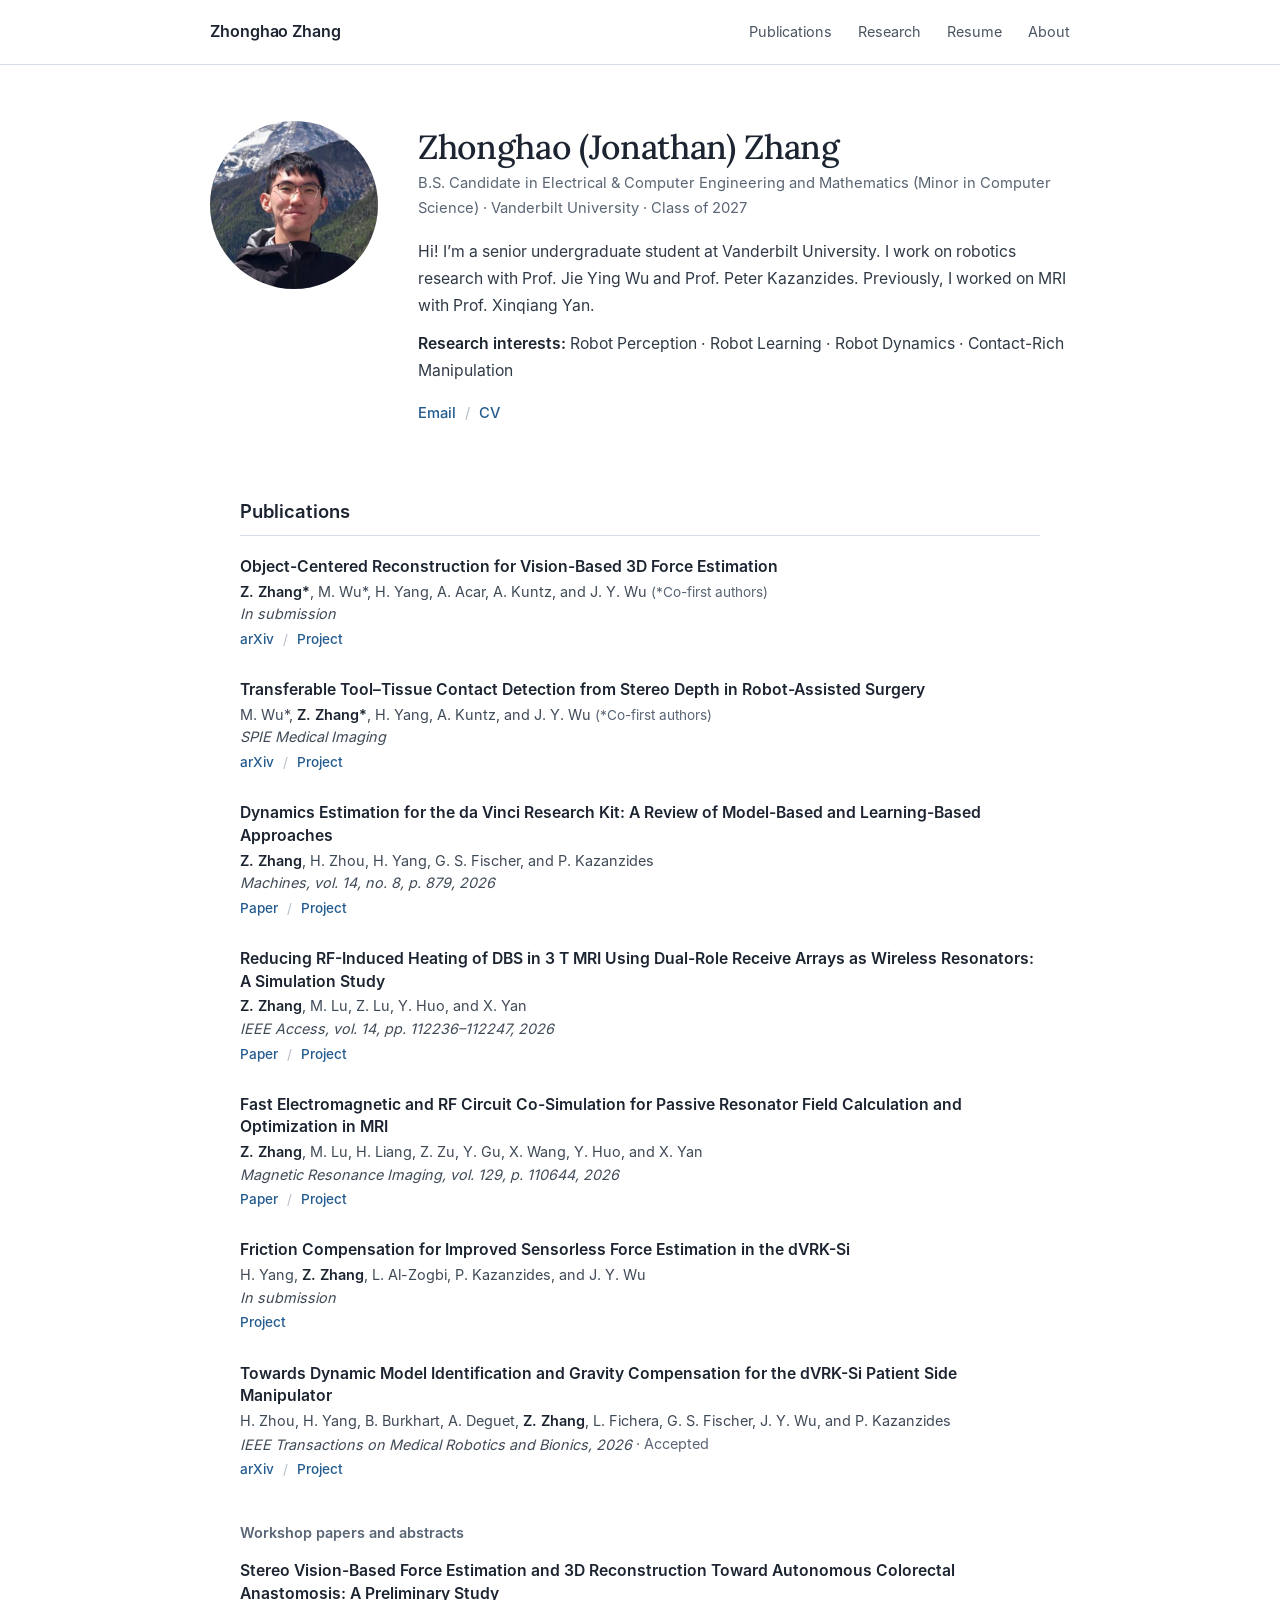
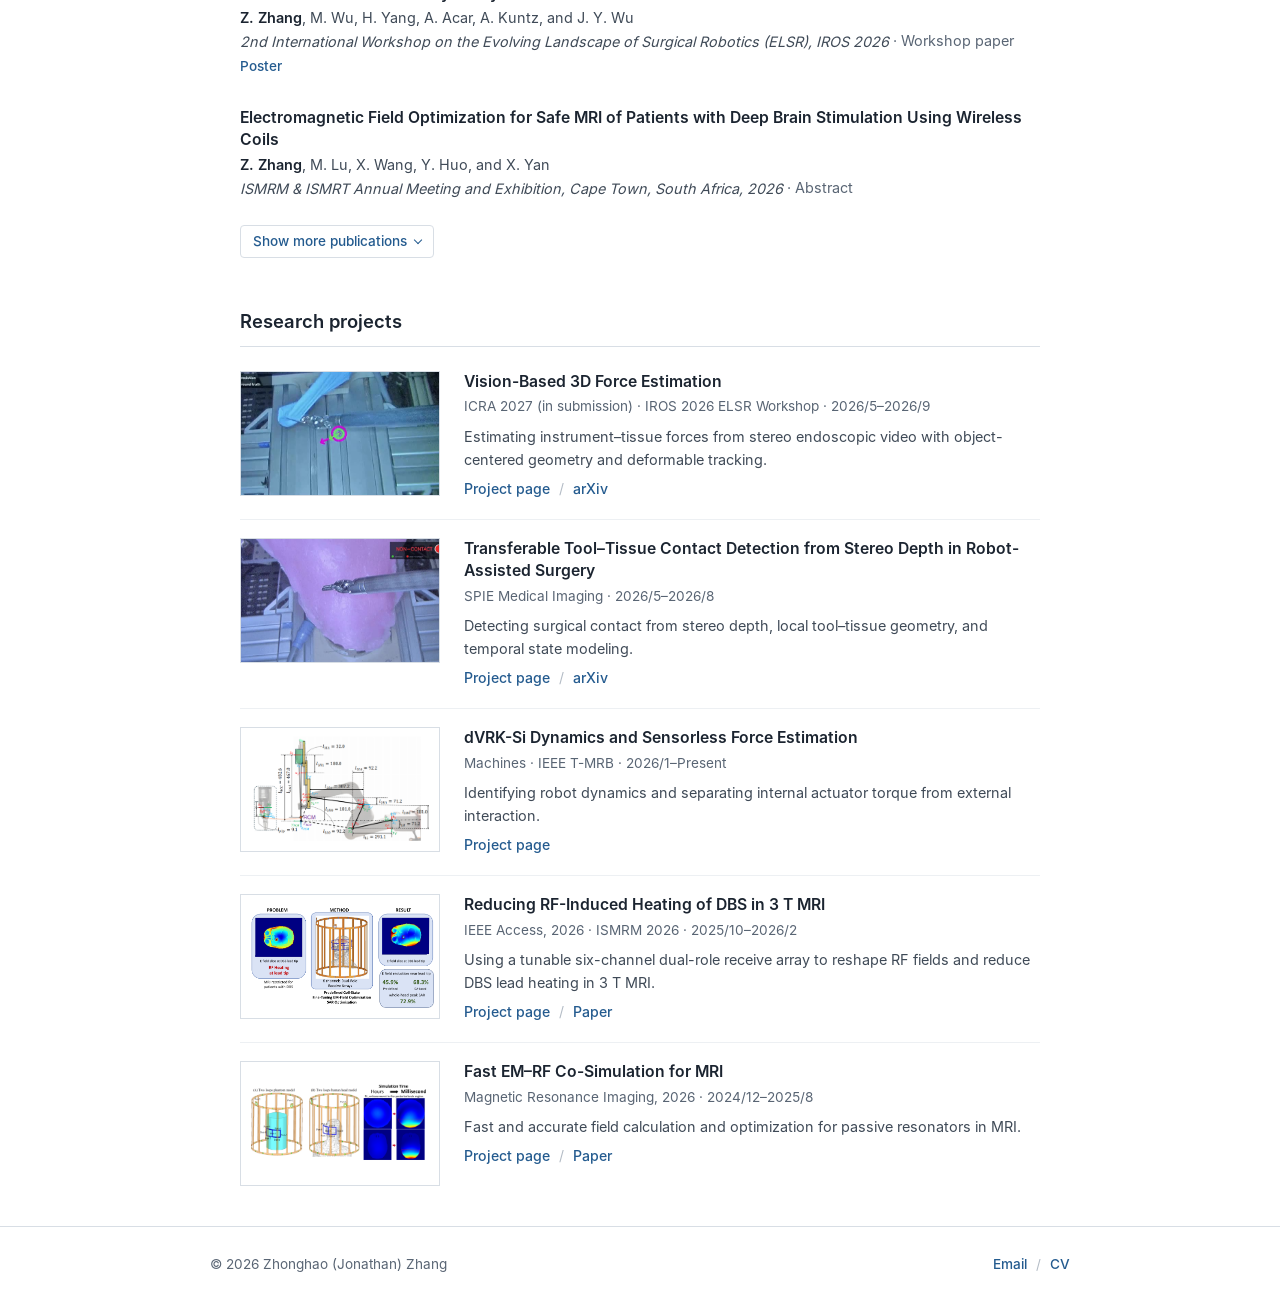
==== commit baefff77: "Show contact detection paper venue without status Co-Authored-By: Claude Opus 5.5 <noreply@anthropic" ====
--- a/index.html
+++ b/index.html
@@ -1,2 +1,2 @@
 <!DOCTYPE html>
-<html lang="en"><head><meta charset="utf-8"><meta name="viewport" content="width=device-width, initial-scale=1"><link rel="preload" href="zhonghao-zhang-portrait.png" as="image"><link rel="preload" href="research/dvrk/dynamics-thumb.png" as="image"><link rel="preload" href="research/dbs/graphical-abstract-cover.png" as="image"><link rel="preload" href="research/em-rf/paper-cover.png" as="image"><link rel="stylesheet" href="_next/static/css/index.x5koiVtR.css" data-rsc-css-href="/_next/static/css/index.x5koiVtR.css" data-precedence="vite-rsc/importer-resources"><title>Zhonghao Zhang · Robotics Research</title><meta name="description" content="Zhonghao Zhang researches robot perception, physical interaction, dynamics, and learning for surgical and contact-rich robotics."><link rel="shortcut icon" href="favicon.svg"><link rel="icon" href="favicon.svg"></head><body><header class="site-header"><div class="shell-narrow header-inner"><a href="index.html" class="brand" aria-label="Zhonghao Zhang home"><span class="brand-name">Zhonghao Zhang</span></a><nav aria-label="Primary navigation" class="main-nav"><a href="index.html#publications">Publications</a><a href="index.html#research">Research</a><a href="resume/index.html">Resume</a><a href="about/index.html">About</a></nav></div></header><main><section class="home-hero shell-narrow"><img class="home-photo" src="zhonghao-zhang-portrait.png" alt="Zhonghao Zhang"><div class="home-intro"><h1>Zhonghao (Jonathan) Zhang</h1><p class="home-role">B.S. Candidate in Electrical &amp; Computer Engineering and Mathematics (Minor in Computer Science) · Vanderbilt University · Class of 2027</p><p>Hi! I’m a senior undergraduate student at Vanderbilt University. I work on robotics research with Prof. Jie Ying Wu and Prof. Peter Kazanzides. Previously, I worked on MRI with Prof. Xinqiang Yan.</p><p class="home-keywords"><span>Research interests:</span> <!-- -->Robot Perception · Robot Learning · Robot Dynamics · Contact-Rich Manipulation</p><div class="link-row home-links"><a href="mailto:zhonghao.zhang@vanderbilt.edu">Email</a><a href="Zhonghao_Zhang_Resume.pdf">CV</a></div></div></section><section class="home-section home-content-narrow" id="publications"><h2>Publications</h2><ol class="pub-list"><li class="pub-item"><p class="pub-title">Object-Centered Reconstruction for Vision-Based 3D Force Estimation</p><p class="pub-authors"><strong>Z. Zhang*</strong>, M. Wu*, H. Yang, A. Acar, A. Kuntz, and J. Y. Wu<span class="pub-note"> (<!-- -->*Co-first authors<!-- -->)</span></p><p class="pub-venue"><em>In submission</em></p><p class="link-row"><a href="https://arxiv.org/abs/2609.23856" target="_blank" rel="noreferrer">arXiv</a><a href="research/vision-force-estimation/index.html">Project</a></p></li><li class="pub-item"><p class="pub-title">Transferable Tool–Tissue Contact Detection from Stereo Depth in Robot-Assisted Surgery</p><p class="pub-authors">M. Wu*, <strong>Z. Zhang*</strong>, H. Yang, A. Kuntz, and J. Y. Wu<span class="pub-note"> (<!-- -->*Co-first authors<!-- -->)</span></p><p class="pub-venue"><em>SPIE Medical Imaging</em><span class="pub-status"> (accepted)</span></p><p class="link-row"><a href="https://arxiv.org/abs/2608.18270" target="_blank" rel="noreferrer">arXiv</a><a href="research/tool-tissue-contact/index.html">Project</a></p></li><li class="pub-item"><p class="pub-title">Dynamics Estimation for the da Vinci Research Kit: A Review of Model-Based and Learning-Based Approaches</p><p class="pub-authors"><strong>Z. Zhang</strong>, H. Zhou, H. Yang, G. S. Fischer, and P. Kazanzides</p><p class="pub-venue"><em>Machines, vol. 14, no. 8, p. 879, 2026</em></p><p class="link-row"><a href="https://www.mdpi.com/2075-1702/14/8/879" target="_blank" rel="noreferrer">Paper</a><a href="research/dvrk-dynamics/index.html">Project</a></p></li><li class="pub-item"><p class="pub-title">Reducing RF-Induced Heating of DBS in 3 T MRI Using Dual-Role Receive Arrays as Wireless Resonators: A Simulation Study</p><p class="pub-authors"><strong>Z. Zhang</strong>, M. Lu, Z. Lu, Y. Huo, and X. Yan</p><p class="pub-venue"><em>IEEE Access, vol. 14, pp. 112236–112247, 2026</em></p><p class="link-row"><a href="https://doi.org/10.1109/ACCESS.2026.3713428" target="_blank" rel="noreferrer">Paper</a><a href="research/dbs-mri-safety/index.html">Project</a></p></li><li class="pub-item"><p class="pub-title">Fast Electromagnetic and RF Circuit Co-Simulation for Passive Resonator Field Calculation and Optimization in MRI</p><p class="pub-authors"><strong>Z. Zhang</strong>, M. Lu, H. Liang, Z. Zu, Y. Gu, X. Wang, Y. Huo, and X. Yan</p><p class="pub-venue"><em>Magnetic Resonance Imaging, vol. 129, p. 110644, 2026</em></p><p class="link-row"><a href="https://doi.org/10.1016/j.mri.2026.110644" target="_blank" rel="noreferrer">Paper</a><a href="research/em-rf-cosimulation/index.html">Project</a></p></li><li class="pub-item"><p class="pub-title">Friction Compensation for Improved Sensorless Force Estimation in the dVRK-Si</p><p class="pub-authors">H. Yang, <strong>Z. Zhang</strong>, L. Al-Zogbi, P. Kazanzides, and J. Y. Wu</p><p class="pub-venue"><em>In submission</em></p><p class="link-row"><a href="research/dvrk-dynamics/index.html">Project</a></p></li><li class="pub-item"><p class="pub-title">Towards Dynamic Model Identification and Gravity Compensation for the dVRK-Si Patient Side Manipulator</p><p class="pub-authors">H. Zhou, H. Yang, B. Burkhart, A. Deguet, <strong>Z. Zhang</strong>, L. Fichera, G. S. Fischer, J. Y. Wu, and P. Kazanzides</p><p class="pub-venue"><em>IEEE Transactions on Medical Robotics and Bionics, 2026</em><span class="pub-status"> · <!-- -->Accepted</span></p><p class="link-row"><a href="https://arxiv.org/abs/2603.12099" target="_blank" rel="noreferrer">arXiv</a><a href="research/dvrk-dynamics/index.html">Project</a></p></li></ol><h3 class="pub-subheading">Workshop papers and abstracts</h3><ol class="pub-list"><li class="pub-item"><p class="pub-title">Stereo Vision-Based Force Estimation and 3D Reconstruction Toward Autonomous Colorectal Anastomosis: A Preliminary Study</p><p class="pub-authors"><strong>Z. Zhang</strong>, M. Wu, H. Yang, A. Acar, A. Kuntz, and J. Y. Wu</p><p class="pub-venue"><em>2nd International Workshop on the Evolving Landscape of Surgical Robotics (ELSR), IROS 2026</em><span class="pub-status"> · <!-- -->Workshop paper</span></p><p class="link-row"><a href="vision-force-poster.png" target="_blank" rel="noreferrer">Poster</a></p></li><li class="pub-item"><p class="pub-title">Electromagnetic Field Optimization for Safe MRI of Patients with Deep Brain Stimulation Using Wireless Coils</p><p class="pub-authors"><strong>Z. Zhang</strong>, M. Lu, X. Wang, Y. Huo, and X. Yan</p><p class="pub-venue"><em>ISMRM &amp; ISMRT Annual Meeting and Exhibition, Cape Town, South Africa, 2026</em><span class="pub-status"> · <!-- -->Abstract</span></p></li></ol><details class="pub-more"><summary><span class="pub-more-closed">Show more publications</span><span class="pub-more-open">Show fewer publications</span></summary><ol class="pub-list"><li class="pub-item"><p class="pub-title">Monocular Depth Estimation Use and Accuracy in Simulated Endoscopic Environments</p><p class="pub-authors">P. R. Landman, V. A. Landman, M. Rao, <strong>Z. Zhang</strong>, M. Wu, J. Y. Wu, and D. Moyer</p><p class="pub-venue"><em>SPIE Medical Imaging</em></p></li></ol></details></section><section class="home-section home-content-narrow" id="research"><h2>Research projects</h2><ul class="project-rows"><li class="project-row-item"><a class="project-thumb" href="research/vision-force-estimation/index.html" aria-label="View Vision-Based 3D Force Estimation"><video src="research/vision-force/cover-01.mp4" poster="research/vision-force/cover-01.jpg" muted="" loop="" playsinline="" preload="none" aria-label="Vision-Based 3D Force Estimation"></video></a><div class="project-row-copy"><h3><a href="research/vision-force-estimation/index.html">Vision-Based 3D Force Estimation</a></h3><p class="project-row-venue">ICRA 2027 (in submission) · IROS 2026 ELSR Workshop<!-- --> · <!-- -->2026/5–2026/9</p><p class="project-row-summary">Estimating instrument–tissue forces from stereo endoscopic video with object-centered geometry and deformable tracking.</p><p class="link-row"><a href="research/vision-force-estimation/index.html">Project page</a><a href="https://arxiv.org/abs/2609.23856" target="_blank" rel="noreferrer">arXiv</a></p></div></li><li class="project-row-item"><a class="project-thumb" href="research/tool-tissue-contact/index.html" aria-label="View Transferable Tool–Tissue Contact Detection from Stereo Depth in Robot-Assisted Surgery"><video src="research/contact/cover-02.mp4" poster="research/contact/cover-02.jpg" muted="" loop="" playsinline="" preload="none" aria-label="Transferable Tool–Tissue Contact Detection from Stereo Depth in Robot-Assisted Surgery"></video></a><div class="project-row-copy"><h3><a href="research/tool-tissue-contact/index.html">Transferable Tool–Tissue Contact Detection from Stereo Depth in Robot-Assisted Surgery</a></h3><p class="project-row-venue">SPIE Medical Imaging<!-- --> · <!-- -->2026/5–2026/8</p><p class="project-row-summary">Detecting surgical contact from stereo depth, local tool–tissue geometry, and temporal state modeling.</p><p class="link-row"><a href="research/tool-tissue-contact/index.html">Project page</a><a href="https://arxiv.org/abs/2608.18270" target="_blank" rel="noreferrer">arXiv</a></p></div></li><li class="project-row-item"><a class="project-thumb" href="research/dvrk-dynamics/index.html" aria-label="View dVRK-Si Dynamics and Sensorless Force Estimation"><img src="research/dvrk/dynamics-thumb.png" alt=""></a><div class="project-row-copy"><h3><a href="research/dvrk-dynamics/index.html">dVRK-Si Dynamics and Sensorless Force Estimation</a></h3><p class="project-row-venue">Machines · IEEE T-MRB<!-- --> · <!-- -->2026/1–Present</p><p class="project-row-summary">Identifying robot dynamics and separating internal actuator torque from external interaction.</p><p class="link-row"><a href="research/dvrk-dynamics/index.html">Project page</a></p></div></li><li class="project-row-item"><a class="project-thumb" href="research/dbs-mri-safety/index.html" aria-label="View Reducing RF-Induced Heating of DBS in 3 T MRI"><img src="research/dbs/graphical-abstract-cover.png" alt=""></a><div class="project-row-copy"><h3><a href="research/dbs-mri-safety/index.html">Reducing RF-Induced Heating of DBS in 3 T MRI</a></h3><p class="project-row-venue">IEEE Access, 2026 · ISMRM 2026<!-- --> · <!-- -->2025/10–2026/2</p><p class="project-row-summary">Using a tunable six-channel dual-role receive array to reshape RF fields and reduce DBS lead heating in 3 T MRI.</p><p class="link-row"><a href="research/dbs-mri-safety/index.html">Project page</a><a href="https://doi.org/10.1109/ACCESS.2026.3713428" target="_blank" rel="noreferrer">Paper</a></p></div></li><li class="project-row-item"><a class="project-thumb" href="research/em-rf-cosimulation/index.html" aria-label="View Fast EM–RF Co-Simulation for MRI"><img src="research/em-rf/paper-cover.png" alt=""></a><div class="project-row-copy"><h3><a href="research/em-rf-cosimulation/index.html">Fast EM–RF Co-Simulation for MRI</a></h3><p class="project-row-venue">Magnetic Resonance Imaging, 2026<!-- --> · <!-- -->2024/12–2025/8</p><p class="project-row-summary">Fast and accurate field calculation and optimization for passive resonators in MRI.</p><p class="link-row"><a href="research/em-rf-cosimulation/index.html">Project page</a><a href="https://doi.org/10.1016/j.mri.2026.110644" target="_blank" rel="noreferrer">Paper</a></p></div></li></ul></section></main><footer class="site-footer"><div class="shell-narrow footer-inner"><p>© <!-- -->2026<!-- --> <!-- -->Zhonghao (Jonathan) Zhang</p><div class="link-row footer-links"><a href="mailto:zhonghao.zhang@vanderbilt.edu">Email</a><a href="Zhonghao_Zhang_Resume.pdf">CV</a></div></div></footer><script>(()=>{const reduced=matchMedia('(prefers-reduced-motion: reduce)').matches;const observer=new IntersectionObserver(entries=>entries.forEach(({target,isIntersecting})=>{if(isIntersecting&&!reduced)target.play().catch(()=>{});else target.pause()}),{rootMargin:'200px'});document.querySelectorAll('video').forEach(v=>{v.muted=true;v.addEventListener('click',()=>v.paused?v.play():v.pause());observer.observe(v)})})();</script></body></html>+<html lang="en"><head><meta charset="utf-8"><meta name="viewport" content="width=device-width, initial-scale=1"><link rel="preload" href="zhonghao-zhang-portrait.png" as="image"><link rel="preload" href="research/dvrk/dynamics-thumb.png" as="image"><link rel="preload" href="research/dbs/graphical-abstract-cover.png" as="image"><link rel="preload" href="research/em-rf/paper-cover.png" as="image"><link rel="stylesheet" href="_next/static/css/index.x5koiVtR.css" data-rsc-css-href="/_next/static/css/index.x5koiVtR.css" data-precedence="vite-rsc/importer-resources"><title>Zhonghao Zhang · Robotics Research</title><meta name="description" content="Zhonghao Zhang researches robot perception, physical interaction, dynamics, and learning for surgical and contact-rich robotics."><link rel="shortcut icon" href="favicon.svg"><link rel="icon" href="favicon.svg"></head><body><header class="site-header"><div class="shell-narrow header-inner"><a href="index.html" class="brand" aria-label="Zhonghao Zhang home"><span class="brand-name">Zhonghao Zhang</span></a><nav aria-label="Primary navigation" class="main-nav"><a href="index.html#publications">Publications</a><a href="index.html#research">Research</a><a href="resume/index.html">Resume</a><a href="about/index.html">About</a></nav></div></header><main><section class="home-hero shell-narrow"><img class="home-photo" src="zhonghao-zhang-portrait.png" alt="Zhonghao Zhang"><div class="home-intro"><h1>Zhonghao (Jonathan) Zhang</h1><p class="home-role">B.S. Candidate in Electrical &amp; Computer Engineering and Mathematics (Minor in Computer Science) · Vanderbilt University · Class of 2027</p><p>Hi! I’m a senior undergraduate student at Vanderbilt University. I work on robotics research with Prof. Jie Ying Wu and Prof. Peter Kazanzides. Previously, I worked on MRI with Prof. Xinqiang Yan.</p><p class="home-keywords"><span>Research interests:</span> <!-- -->Robot Perception · Robot Learning · Robot Dynamics · Contact-Rich Manipulation</p><div class="link-row home-links"><a href="mailto:zhonghao.zhang@vanderbilt.edu">Email</a><a href="Zhonghao_Zhang_Resume.pdf">CV</a></div></div></section><section class="home-section home-content-narrow" id="publications"><h2>Publications</h2><ol class="pub-list"><li class="pub-item"><p class="pub-title">Object-Centered Reconstruction for Vision-Based 3D Force Estimation</p><p class="pub-authors"><strong>Z. Zhang*</strong>, M. Wu*, H. Yang, A. Acar, A. Kuntz, and J. Y. Wu<span class="pub-note"> (<!-- -->*Co-first authors<!-- -->)</span></p><p class="pub-venue"><em>In submission</em></p><p class="link-row"><a href="https://arxiv.org/abs/2609.23856" target="_blank" rel="noreferrer">arXiv</a><a href="research/vision-force-estimation/index.html">Project</a></p></li><li class="pub-item"><p class="pub-title">Transferable Tool–Tissue Contact Detection from Stereo Depth in Robot-Assisted Surgery</p><p class="pub-authors">M. Wu*, <strong>Z. Zhang*</strong>, H. Yang, A. Kuntz, and J. Y. Wu<span class="pub-note"> (<!-- -->*Co-first authors<!-- -->)</span></p><p class="pub-venue"><em>SPIE Medical Imaging</em></p><p class="link-row"><a href="https://arxiv.org/abs/2608.18270" target="_blank" rel="noreferrer">arXiv</a><a href="research/tool-tissue-contact/index.html">Project</a></p></li><li class="pub-item"><p class="pub-title">Dynamics Estimation for the da Vinci Research Kit: A Review of Model-Based and Learning-Based Approaches</p><p class="pub-authors"><strong>Z. Zhang</strong>, H. Zhou, H. Yang, G. S. Fischer, and P. Kazanzides</p><p class="pub-venue"><em>Machines, vol. 14, no. 8, p. 879, 2026</em></p><p class="link-row"><a href="https://www.mdpi.com/2075-1702/14/8/879" target="_blank" rel="noreferrer">Paper</a><a href="research/dvrk-dynamics/index.html">Project</a></p></li><li class="pub-item"><p class="pub-title">Reducing RF-Induced Heating of DBS in 3 T MRI Using Dual-Role Receive Arrays as Wireless Resonators: A Simulation Study</p><p class="pub-authors"><strong>Z. Zhang</strong>, M. Lu, Z. Lu, Y. Huo, and X. Yan</p><p class="pub-venue"><em>IEEE Access, vol. 14, pp. 112236–112247, 2026</em></p><p class="link-row"><a href="https://doi.org/10.1109/ACCESS.2026.3713428" target="_blank" rel="noreferrer">Paper</a><a href="research/dbs-mri-safety/index.html">Project</a></p></li><li class="pub-item"><p class="pub-title">Fast Electromagnetic and RF Circuit Co-Simulation for Passive Resonator Field Calculation and Optimization in MRI</p><p class="pub-authors"><strong>Z. Zhang</strong>, M. Lu, H. Liang, Z. Zu, Y. Gu, X. Wang, Y. Huo, and X. Yan</p><p class="pub-venue"><em>Magnetic Resonance Imaging, vol. 129, p. 110644, 2026</em></p><p class="link-row"><a href="https://doi.org/10.1016/j.mri.2026.110644" target="_blank" rel="noreferrer">Paper</a><a href="research/em-rf-cosimulation/index.html">Project</a></p></li><li class="pub-item"><p class="pub-title">Friction Compensation for Improved Sensorless Force Estimation in the dVRK-Si</p><p class="pub-authors">H. Yang, <strong>Z. Zhang</strong>, L. Al-Zogbi, P. Kazanzides, and J. Y. Wu</p><p class="pub-venue"><em>In submission</em></p><p class="link-row"><a href="research/dvrk-dynamics/index.html">Project</a></p></li><li class="pub-item"><p class="pub-title">Towards Dynamic Model Identification and Gravity Compensation for the dVRK-Si Patient Side Manipulator</p><p class="pub-authors">H. Zhou, H. Yang, B. Burkhart, A. Deguet, <strong>Z. Zhang</strong>, L. Fichera, G. S. Fischer, J. Y. Wu, and P. Kazanzides</p><p class="pub-venue"><em>IEEE Transactions on Medical Robotics and Bionics, 2026</em><span class="pub-status"> · <!-- -->Accepted</span></p><p class="link-row"><a href="https://arxiv.org/abs/2603.12099" target="_blank" rel="noreferrer">arXiv</a><a href="research/dvrk-dynamics/index.html">Project</a></p></li></ol><h3 class="pub-subheading">Workshop papers and abstracts</h3><ol class="pub-list"><li class="pub-item"><p class="pub-title">Stereo Vision-Based Force Estimation and 3D Reconstruction Toward Autonomous Colorectal Anastomosis: A Preliminary Study</p><p class="pub-authors"><strong>Z. Zhang</strong>, M. Wu, H. Yang, A. Acar, A. Kuntz, and J. Y. Wu</p><p class="pub-venue"><em>2nd International Workshop on the Evolving Landscape of Surgical Robotics (ELSR), IROS 2026</em><span class="pub-status"> · <!-- -->Workshop paper</span></p><p class="link-row"><a href="vision-force-poster.png" target="_blank" rel="noreferrer">Poster</a></p></li><li class="pub-item"><p class="pub-title">Electromagnetic Field Optimization for Safe MRI of Patients with Deep Brain Stimulation Using Wireless Coils</p><p class="pub-authors"><strong>Z. Zhang</strong>, M. Lu, X. Wang, Y. Huo, and X. Yan</p><p class="pub-venue"><em>ISMRM &amp; ISMRT Annual Meeting and Exhibition, Cape Town, South Africa, 2026</em><span class="pub-status"> · <!-- -->Abstract</span></p></li></ol><details class="pub-more"><summary><span class="pub-more-closed">Show more publications</span><span class="pub-more-open">Show fewer publications</span></summary><ol class="pub-list"><li class="pub-item"><p class="pub-title">Monocular Depth Estimation Use and Accuracy in Simulated Endoscopic Environments</p><p class="pub-authors">P. R. Landman, V. A. Landman, M. Rao, <strong>Z. Zhang</strong>, M. Wu, J. Y. Wu, and D. Moyer</p><p class="pub-venue"><em>SPIE Medical Imaging</em></p></li></ol></details></section><section class="home-section home-content-narrow" id="research"><h2>Research projects</h2><ul class="project-rows"><li class="project-row-item"><a class="project-thumb" href="research/vision-force-estimation/index.html" aria-label="View Vision-Based 3D Force Estimation"><video src="research/vision-force/cover-01.mp4" poster="research/vision-force/cover-01.jpg" muted="" loop="" playsinline="" preload="none" aria-label="Vision-Based 3D Force Estimation"></video></a><div class="project-row-copy"><h3><a href="research/vision-force-estimation/index.html">Vision-Based 3D Force Estimation</a></h3><p class="project-row-venue">ICRA 2027 (in submission) · IROS 2026 ELSR Workshop<!-- --> · <!-- -->2026/5–2026/9</p><p class="project-row-summary">Estimating instrument–tissue forces from stereo endoscopic video with object-centered geometry and deformable tracking.</p><p class="link-row"><a href="research/vision-force-estimation/index.html">Project page</a><a href="https://arxiv.org/abs/2609.23856" target="_blank" rel="noreferrer">arXiv</a></p></div></li><li class="project-row-item"><a class="project-thumb" href="research/tool-tissue-contact/index.html" aria-label="View Transferable Tool–Tissue Contact Detection from Stereo Depth in Robot-Assisted Surgery"><video src="research/contact/cover-02.mp4" poster="research/contact/cover-02.jpg" muted="" loop="" playsinline="" preload="none" aria-label="Transferable Tool–Tissue Contact Detection from Stereo Depth in Robot-Assisted Surgery"></video></a><div class="project-row-copy"><h3><a href="research/tool-tissue-contact/index.html">Transferable Tool–Tissue Contact Detection from Stereo Depth in Robot-Assisted Surgery</a></h3><p class="project-row-venue">SPIE Medical Imaging<!-- --> · <!-- -->2026/5–2026/8</p><p class="project-row-summary">Detecting surgical contact from stereo depth, local tool–tissue geometry, and temporal state modeling.</p><p class="link-row"><a href="research/tool-tissue-contact/index.html">Project page</a><a href="https://arxiv.org/abs/2608.18270" target="_blank" rel="noreferrer">arXiv</a></p></div></li><li class="project-row-item"><a class="project-thumb" href="research/dvrk-dynamics/index.html" aria-label="View dVRK-Si Dynamics and Sensorless Force Estimation"><img src="research/dvrk/dynamics-thumb.png" alt=""></a><div class="project-row-copy"><h3><a href="research/dvrk-dynamics/index.html">dVRK-Si Dynamics and Sensorless Force Estimation</a></h3><p class="project-row-venue">Machines · IEEE T-MRB<!-- --> · <!-- -->2026/1–Present</p><p class="project-row-summary">Identifying robot dynamics and separating internal actuator torque from external interaction.</p><p class="link-row"><a href="research/dvrk-dynamics/index.html">Project page</a></p></div></li><li class="project-row-item"><a class="project-thumb" href="research/dbs-mri-safety/index.html" aria-label="View Reducing RF-Induced Heating of DBS in 3 T MRI"><img src="research/dbs/graphical-abstract-cover.png" alt=""></a><div class="project-row-copy"><h3><a href="research/dbs-mri-safety/index.html">Reducing RF-Induced Heating of DBS in 3 T MRI</a></h3><p class="project-row-venue">IEEE Access, 2026 · ISMRM 2026<!-- --> · <!-- -->2025/10–2026/2</p><p class="project-row-summary">Using a tunable six-channel dual-role receive array to reshape RF fields and reduce DBS lead heating in 3 T MRI.</p><p class="link-row"><a href="research/dbs-mri-safety/index.html">Project page</a><a href="https://doi.org/10.1109/ACCESS.2026.3713428" target="_blank" rel="noreferrer">Paper</a></p></div></li><li class="project-row-item"><a class="project-thumb" href="research/em-rf-cosimulation/index.html" aria-label="View Fast EM–RF Co-Simulation for MRI"><img src="research/em-rf/paper-cover.png" alt=""></a><div class="project-row-copy"><h3><a href="research/em-rf-cosimulation/index.html">Fast EM–RF Co-Simulation for MRI</a></h3><p class="project-row-venue">Magnetic Resonance Imaging, 2026<!-- --> · <!-- -->2024/12–2025/8</p><p class="project-row-summary">Fast and accurate field calculation and optimization for passive resonators in MRI.</p><p class="link-row"><a href="research/em-rf-cosimulation/index.html">Project page</a><a href="https://doi.org/10.1016/j.mri.2026.110644" target="_blank" rel="noreferrer">Paper</a></p></div></li></ul></section></main><footer class="site-footer"><div class="shell-narrow footer-inner"><p>© <!-- -->2026<!-- --> <!-- -->Zhonghao (Jonathan) Zhang</p><div class="link-row footer-links"><a href="mailto:zhonghao.zhang@vanderbilt.edu">Email</a><a href="Zhonghao_Zhang_Resume.pdf">CV</a></div></div></footer><script>(()=>{const reduced=matchMedia('(prefers-reduced-motion: reduce)').matches;const observer=new IntersectionObserver(entries=>entries.forEach(({target,isIntersecting})=>{if(isIntersecting&&!reduced)target.play().catch(()=>{});else target.pause()}),{rootMargin:'200px'});document.querySelectorAll('video').forEach(v=>{v.muted=true;v.addEventListener('click',()=>v.paused?v.play():v.pause());observer.observe(v)})})();</script></body></html>
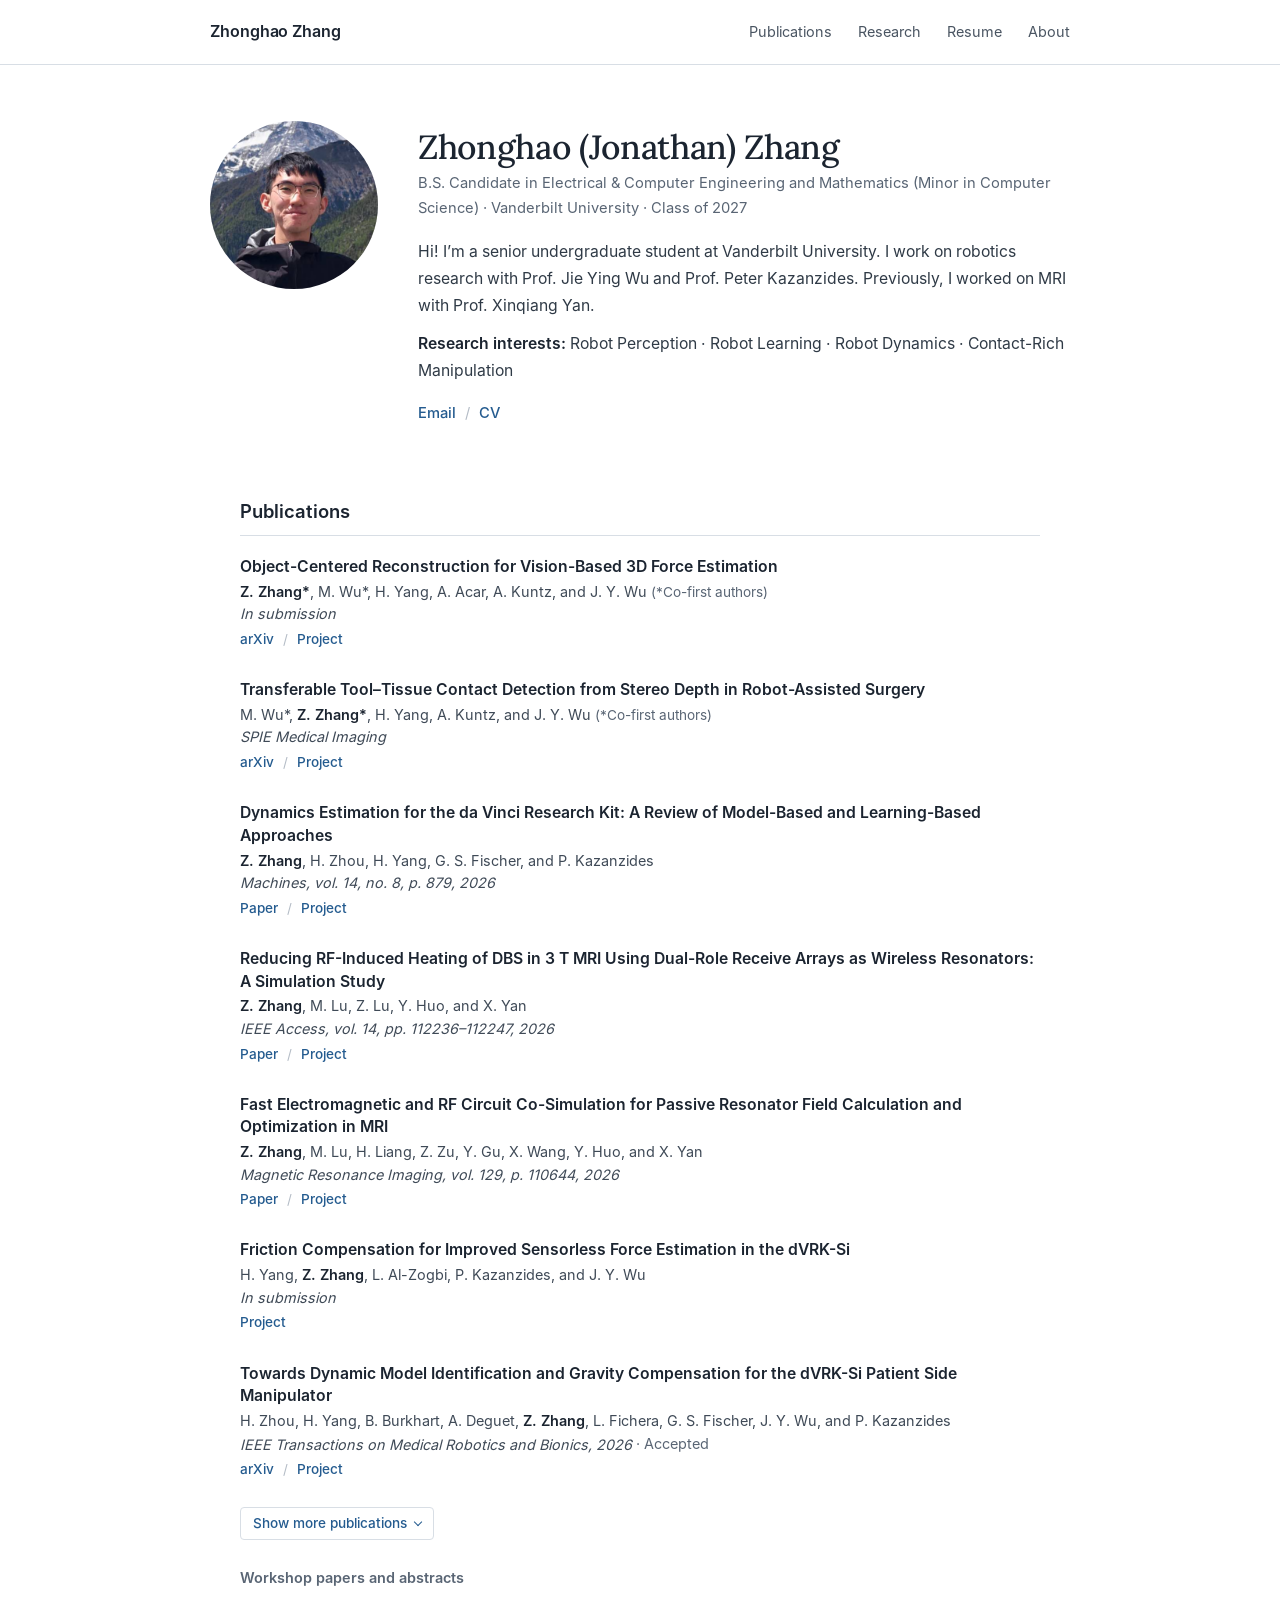
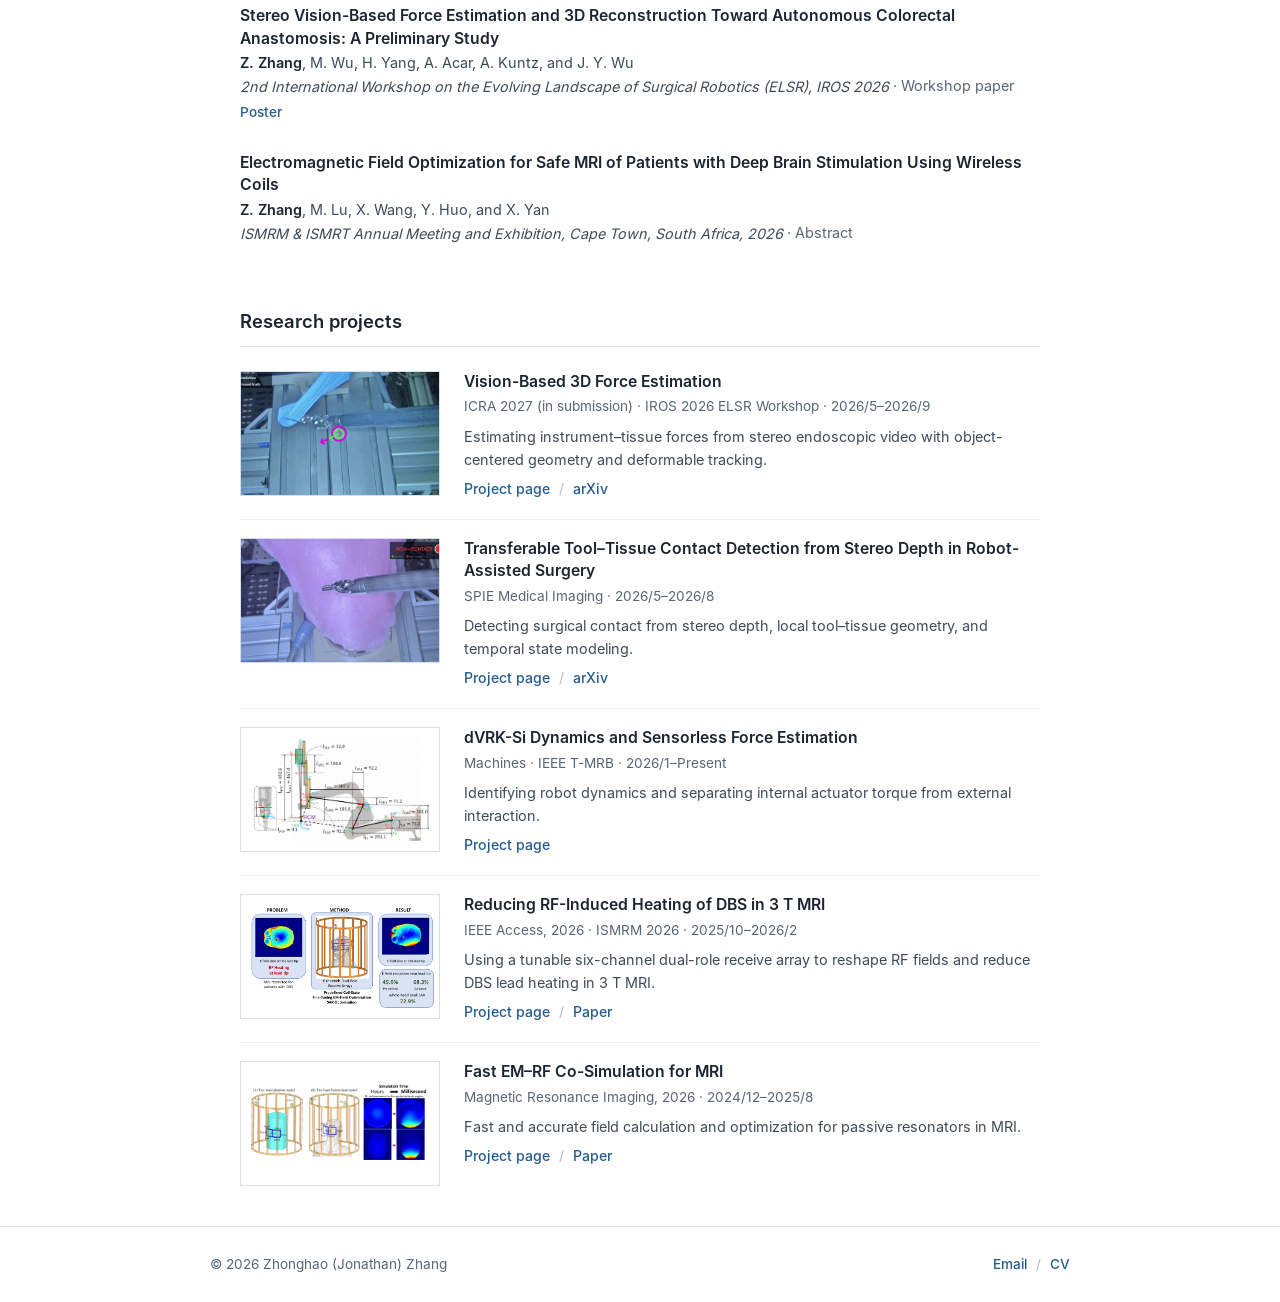
==== commit 20bf94aa: "Move publication fold above workshop section, button below list Co-Authored-By: Claude Opus 5.5 <nor" ====
--- a/index.html
+++ b/index.html
@@ -1,2 +1,2 @@
 <!DOCTYPE html>
-<html lang="en"><head><meta charset="utf-8"><meta name="viewport" content="width=device-width, initial-scale=1"><link rel="preload" href="zhonghao-zhang-portrait.png" as="image"><link rel="preload" href="research/dvrk/dynamics-thumb.png" as="image"><link rel="preload" href="research/dbs/graphical-abstract-cover.png" as="image"><link rel="preload" href="research/em-rf/paper-cover.png" as="image"><link rel="stylesheet" href="_next/static/css/index.x5koiVtR.css" data-rsc-css-href="/_next/static/css/index.x5koiVtR.css" data-precedence="vite-rsc/importer-resources"><title>Zhonghao Zhang · Robotics Research</title><meta name="description" content="Zhonghao Zhang researches robot perception, physical interaction, dynamics, and learning for surgical and contact-rich robotics."><link rel="shortcut icon" href="favicon.svg"><link rel="icon" href="favicon.svg"></head><body><header class="site-header"><div class="shell-narrow header-inner"><a href="index.html" class="brand" aria-label="Zhonghao Zhang home"><span class="brand-name">Zhonghao Zhang</span></a><nav aria-label="Primary navigation" class="main-nav"><a href="index.html#publications">Publications</a><a href="index.html#research">Research</a><a href="resume/index.html">Resume</a><a href="about/index.html">About</a></nav></div></header><main><section class="home-hero shell-narrow"><img class="home-photo" src="zhonghao-zhang-portrait.png" alt="Zhonghao Zhang"><div class="home-intro"><h1>Zhonghao (Jonathan) Zhang</h1><p class="home-role">B.S. Candidate in Electrical &amp; Computer Engineering and Mathematics (Minor in Computer Science) · Vanderbilt University · Class of 2027</p><p>Hi! I’m a senior undergraduate student at Vanderbilt University. I work on robotics research with Prof. Jie Ying Wu and Prof. Peter Kazanzides. Previously, I worked on MRI with Prof. Xinqiang Yan.</p><p class="home-keywords"><span>Research interests:</span> <!-- -->Robot Perception · Robot Learning · Robot Dynamics · Contact-Rich Manipulation</p><div class="link-row home-links"><a href="mailto:zhonghao.zhang@vanderbilt.edu">Email</a><a href="Zhonghao_Zhang_Resume.pdf">CV</a></div></div></section><section class="home-section home-content-narrow" id="publications"><h2>Publications</h2><ol class="pub-list"><li class="pub-item"><p class="pub-title">Object-Centered Reconstruction for Vision-Based 3D Force Estimation</p><p class="pub-authors"><strong>Z. Zhang*</strong>, M. Wu*, H. Yang, A. Acar, A. Kuntz, and J. Y. Wu<span class="pub-note"> (<!-- -->*Co-first authors<!-- -->)</span></p><p class="pub-venue"><em>In submission</em></p><p class="link-row"><a href="https://arxiv.org/abs/2609.23856" target="_blank" rel="noreferrer">arXiv</a><a href="research/vision-force-estimation/index.html">Project</a></p></li><li class="pub-item"><p class="pub-title">Transferable Tool–Tissue Contact Detection from Stereo Depth in Robot-Assisted Surgery</p><p class="pub-authors">M. Wu*, <strong>Z. Zhang*</strong>, H. Yang, A. Kuntz, and J. Y. Wu<span class="pub-note"> (<!-- -->*Co-first authors<!-- -->)</span></p><p class="pub-venue"><em>SPIE Medical Imaging</em></p><p class="link-row"><a href="https://arxiv.org/abs/2608.18270" target="_blank" rel="noreferrer">arXiv</a><a href="research/tool-tissue-contact/index.html">Project</a></p></li><li class="pub-item"><p class="pub-title">Dynamics Estimation for the da Vinci Research Kit: A Review of Model-Based and Learning-Based Approaches</p><p class="pub-authors"><strong>Z. Zhang</strong>, H. Zhou, H. Yang, G. S. Fischer, and P. Kazanzides</p><p class="pub-venue"><em>Machines, vol. 14, no. 8, p. 879, 2026</em></p><p class="link-row"><a href="https://www.mdpi.com/2075-1702/14/8/879" target="_blank" rel="noreferrer">Paper</a><a href="research/dvrk-dynamics/index.html">Project</a></p></li><li class="pub-item"><p class="pub-title">Reducing RF-Induced Heating of DBS in 3 T MRI Using Dual-Role Receive Arrays as Wireless Resonators: A Simulation Study</p><p class="pub-authors"><strong>Z. Zhang</strong>, M. Lu, Z. Lu, Y. Huo, and X. Yan</p><p class="pub-venue"><em>IEEE Access, vol. 14, pp. 112236–112247, 2026</em></p><p class="link-row"><a href="https://doi.org/10.1109/ACCESS.2026.3713428" target="_blank" rel="noreferrer">Paper</a><a href="research/dbs-mri-safety/index.html">Project</a></p></li><li class="pub-item"><p class="pub-title">Fast Electromagnetic and RF Circuit Co-Simulation for Passive Resonator Field Calculation and Optimization in MRI</p><p class="pub-authors"><strong>Z. Zhang</strong>, M. Lu, H. Liang, Z. Zu, Y. Gu, X. Wang, Y. Huo, and X. Yan</p><p class="pub-venue"><em>Magnetic Resonance Imaging, vol. 129, p. 110644, 2026</em></p><p class="link-row"><a href="https://doi.org/10.1016/j.mri.2026.110644" target="_blank" rel="noreferrer">Paper</a><a href="research/em-rf-cosimulation/index.html">Project</a></p></li><li class="pub-item"><p class="pub-title">Friction Compensation for Improved Sensorless Force Estimation in the dVRK-Si</p><p class="pub-authors">H. Yang, <strong>Z. Zhang</strong>, L. Al-Zogbi, P. Kazanzides, and J. Y. Wu</p><p class="pub-venue"><em>In submission</em></p><p class="link-row"><a href="research/dvrk-dynamics/index.html">Project</a></p></li><li class="pub-item"><p class="pub-title">Towards Dynamic Model Identification and Gravity Compensation for the dVRK-Si Patient Side Manipulator</p><p class="pub-authors">H. Zhou, H. Yang, B. Burkhart, A. Deguet, <strong>Z. Zhang</strong>, L. Fichera, G. S. Fischer, J. Y. Wu, and P. Kazanzides</p><p class="pub-venue"><em>IEEE Transactions on Medical Robotics and Bionics, 2026</em><span class="pub-status"> · <!-- -->Accepted</span></p><p class="link-row"><a href="https://arxiv.org/abs/2603.12099" target="_blank" rel="noreferrer">arXiv</a><a href="research/dvrk-dynamics/index.html">Project</a></p></li></ol><h3 class="pub-subheading">Workshop papers and abstracts</h3><ol class="pub-list"><li class="pub-item"><p class="pub-title">Stereo Vision-Based Force Estimation and 3D Reconstruction Toward Autonomous Colorectal Anastomosis: A Preliminary Study</p><p class="pub-authors"><strong>Z. Zhang</strong>, M. Wu, H. Yang, A. Acar, A. Kuntz, and J. Y. Wu</p><p class="pub-venue"><em>2nd International Workshop on the Evolving Landscape of Surgical Robotics (ELSR), IROS 2026</em><span class="pub-status"> · <!-- -->Workshop paper</span></p><p class="link-row"><a href="vision-force-poster.png" target="_blank" rel="noreferrer">Poster</a></p></li><li class="pub-item"><p class="pub-title">Electromagnetic Field Optimization for Safe MRI of Patients with Deep Brain Stimulation Using Wireless Coils</p><p class="pub-authors"><strong>Z. Zhang</strong>, M. Lu, X. Wang, Y. Huo, and X. Yan</p><p class="pub-venue"><em>ISMRM &amp; ISMRT Annual Meeting and Exhibition, Cape Town, South Africa, 2026</em><span class="pub-status"> · <!-- -->Abstract</span></p></li></ol><details class="pub-more"><summary><span class="pub-more-closed">Show more publications</span><span class="pub-more-open">Show fewer publications</span></summary><ol class="pub-list"><li class="pub-item"><p class="pub-title">Monocular Depth Estimation Use and Accuracy in Simulated Endoscopic Environments</p><p class="pub-authors">P. R. Landman, V. A. Landman, M. Rao, <strong>Z. Zhang</strong>, M. Wu, J. Y. Wu, and D. Moyer</p><p class="pub-venue"><em>SPIE Medical Imaging</em></p></li></ol></details></section><section class="home-section home-content-narrow" id="research"><h2>Research projects</h2><ul class="project-rows"><li class="project-row-item"><a class="project-thumb" href="research/vision-force-estimation/index.html" aria-label="View Vision-Based 3D Force Estimation"><video src="research/vision-force/cover-01.mp4" poster="research/vision-force/cover-01.jpg" muted="" loop="" playsinline="" preload="none" aria-label="Vision-Based 3D Force Estimation"></video></a><div class="project-row-copy"><h3><a href="research/vision-force-estimation/index.html">Vision-Based 3D Force Estimation</a></h3><p class="project-row-venue">ICRA 2027 (in submission) · IROS 2026 ELSR Workshop<!-- --> · <!-- -->2026/5–2026/9</p><p class="project-row-summary">Estimating instrument–tissue forces from stereo endoscopic video with object-centered geometry and deformable tracking.</p><p class="link-row"><a href="research/vision-force-estimation/index.html">Project page</a><a href="https://arxiv.org/abs/2609.23856" target="_blank" rel="noreferrer">arXiv</a></p></div></li><li class="project-row-item"><a class="project-thumb" href="research/tool-tissue-contact/index.html" aria-label="View Transferable Tool–Tissue Contact Detection from Stereo Depth in Robot-Assisted Surgery"><video src="research/contact/cover-02.mp4" poster="research/contact/cover-02.jpg" muted="" loop="" playsinline="" preload="none" aria-label="Transferable Tool–Tissue Contact Detection from Stereo Depth in Robot-Assisted Surgery"></video></a><div class="project-row-copy"><h3><a href="research/tool-tissue-contact/index.html">Transferable Tool–Tissue Contact Detection from Stereo Depth in Robot-Assisted Surgery</a></h3><p class="project-row-venue">SPIE Medical Imaging<!-- --> · <!-- -->2026/5–2026/8</p><p class="project-row-summary">Detecting surgical contact from stereo depth, local tool–tissue geometry, and temporal state modeling.</p><p class="link-row"><a href="research/tool-tissue-contact/index.html">Project page</a><a href="https://arxiv.org/abs/2608.18270" target="_blank" rel="noreferrer">arXiv</a></p></div></li><li class="project-row-item"><a class="project-thumb" href="research/dvrk-dynamics/index.html" aria-label="View dVRK-Si Dynamics and Sensorless Force Estimation"><img src="research/dvrk/dynamics-thumb.png" alt=""></a><div class="project-row-copy"><h3><a href="research/dvrk-dynamics/index.html">dVRK-Si Dynamics and Sensorless Force Estimation</a></h3><p class="project-row-venue">Machines · IEEE T-MRB<!-- --> · <!-- -->2026/1–Present</p><p class="project-row-summary">Identifying robot dynamics and separating internal actuator torque from external interaction.</p><p class="link-row"><a href="research/dvrk-dynamics/index.html">Project page</a></p></div></li><li class="project-row-item"><a class="project-thumb" href="research/dbs-mri-safety/index.html" aria-label="View Reducing RF-Induced Heating of DBS in 3 T MRI"><img src="research/dbs/graphical-abstract-cover.png" alt=""></a><div class="project-row-copy"><h3><a href="research/dbs-mri-safety/index.html">Reducing RF-Induced Heating of DBS in 3 T MRI</a></h3><p class="project-row-venue">IEEE Access, 2026 · ISMRM 2026<!-- --> · <!-- -->2025/10–2026/2</p><p class="project-row-summary">Using a tunable six-channel dual-role receive array to reshape RF fields and reduce DBS lead heating in 3 T MRI.</p><p class="link-row"><a href="research/dbs-mri-safety/index.html">Project page</a><a href="https://doi.org/10.1109/ACCESS.2026.3713428" target="_blank" rel="noreferrer">Paper</a></p></div></li><li class="project-row-item"><a class="project-thumb" href="research/em-rf-cosimulation/index.html" aria-label="View Fast EM–RF Co-Simulation for MRI"><img src="research/em-rf/paper-cover.png" alt=""></a><div class="project-row-copy"><h3><a href="research/em-rf-cosimulation/index.html">Fast EM–RF Co-Simulation for MRI</a></h3><p class="project-row-venue">Magnetic Resonance Imaging, 2026<!-- --> · <!-- -->2024/12–2025/8</p><p class="project-row-summary">Fast and accurate field calculation and optimization for passive resonators in MRI.</p><p class="link-row"><a href="research/em-rf-cosimulation/index.html">Project page</a><a href="https://doi.org/10.1016/j.mri.2026.110644" target="_blank" rel="noreferrer">Paper</a></p></div></li></ul></section></main><footer class="site-footer"><div class="shell-narrow footer-inner"><p>© <!-- -->2026<!-- --> <!-- -->Zhonghao (Jonathan) Zhang</p><div class="link-row footer-links"><a href="mailto:zhonghao.zhang@vanderbilt.edu">Email</a><a href="Zhonghao_Zhang_Resume.pdf">CV</a></div></div></footer><script>(()=>{const reduced=matchMedia('(prefers-reduced-motion: reduce)').matches;const observer=new IntersectionObserver(entries=>entries.forEach(({target,isIntersecting})=>{if(isIntersecting&&!reduced)target.play().catch(()=>{});else target.pause()}),{rootMargin:'200px'});document.querySelectorAll('video').forEach(v=>{v.muted=true;v.addEventListener('click',()=>v.paused?v.play():v.pause());observer.observe(v)})})();</script></body></html>+<html lang="en"><head><meta charset="utf-8"><meta name="viewport" content="width=device-width, initial-scale=1"><link rel="preload" href="zhonghao-zhang-portrait.png" as="image"><link rel="preload" href="research/dvrk/dynamics-thumb.png" as="image"><link rel="preload" href="research/dbs/graphical-abstract-cover.png" as="image"><link rel="preload" href="research/em-rf/paper-cover.png" as="image"><link rel="stylesheet" href="_next/static/css/index.x5koiVtR.css" data-rsc-css-href="/_next/static/css/index.x5koiVtR.css" data-precedence="vite-rsc/importer-resources"><title>Zhonghao Zhang · Robotics Research</title><meta name="description" content="Zhonghao Zhang researches robot perception, physical interaction, dynamics, and learning for surgical and contact-rich robotics."><link rel="shortcut icon" href="favicon.svg"><link rel="icon" href="favicon.svg"></head><body><header class="site-header"><div class="shell-narrow header-inner"><a href="index.html" class="brand" aria-label="Zhonghao Zhang home"><span class="brand-name">Zhonghao Zhang</span></a><nav aria-label="Primary navigation" class="main-nav"><a href="index.html#publications">Publications</a><a href="index.html#research">Research</a><a href="resume/index.html">Resume</a><a href="about/index.html">About</a></nav></div></header><main><section class="home-hero shell-narrow"><img class="home-photo" src="zhonghao-zhang-portrait.png" alt="Zhonghao Zhang"><div class="home-intro"><h1>Zhonghao (Jonathan) Zhang</h1><p class="home-role">B.S. Candidate in Electrical &amp; Computer Engineering and Mathematics (Minor in Computer Science) · Vanderbilt University · Class of 2027</p><p>Hi! I’m a senior undergraduate student at Vanderbilt University. I work on robotics research with Prof. Jie Ying Wu and Prof. Peter Kazanzides. Previously, I worked on MRI with Prof. Xinqiang Yan.</p><p class="home-keywords"><span>Research interests:</span> <!-- -->Robot Perception · Robot Learning · Robot Dynamics · Contact-Rich Manipulation</p><div class="link-row home-links"><a href="mailto:zhonghao.zhang@vanderbilt.edu">Email</a><a href="Zhonghao_Zhang_Resume.pdf">CV</a></div></div></section><section class="home-section home-content-narrow" id="publications"><h2>Publications</h2><ol class="pub-list"><li class="pub-item"><p class="pub-title">Object-Centered Reconstruction for Vision-Based 3D Force Estimation</p><p class="pub-authors"><strong>Z. Zhang*</strong>, M. Wu*, H. Yang, A. Acar, A. Kuntz, and J. Y. Wu<span class="pub-note"> (<!-- -->*Co-first authors<!-- -->)</span></p><p class="pub-venue"><em>In submission</em></p><p class="link-row"><a href="https://arxiv.org/abs/2609.23856" target="_blank" rel="noreferrer">arXiv</a><a href="research/vision-force-estimation/index.html">Project</a></p></li><li class="pub-item"><p class="pub-title">Transferable Tool–Tissue Contact Detection from Stereo Depth in Robot-Assisted Surgery</p><p class="pub-authors">M. Wu*, <strong>Z. Zhang*</strong>, H. Yang, A. Kuntz, and J. Y. Wu<span class="pub-note"> (<!-- -->*Co-first authors<!-- -->)</span></p><p class="pub-venue"><em>SPIE Medical Imaging</em></p><p class="link-row"><a href="https://arxiv.org/abs/2608.18270" target="_blank" rel="noreferrer">arXiv</a><a href="research/tool-tissue-contact/index.html">Project</a></p></li><li class="pub-item"><p class="pub-title">Dynamics Estimation for the da Vinci Research Kit: A Review of Model-Based and Learning-Based Approaches</p><p class="pub-authors"><strong>Z. Zhang</strong>, H. Zhou, H. Yang, G. S. Fischer, and P. Kazanzides</p><p class="pub-venue"><em>Machines, vol. 14, no. 8, p. 879, 2026</em></p><p class="link-row"><a href="https://www.mdpi.com/2075-1702/14/8/879" target="_blank" rel="noreferrer">Paper</a><a href="research/dvrk-dynamics/index.html">Project</a></p></li><li class="pub-item"><p class="pub-title">Reducing RF-Induced Heating of DBS in 3 T MRI Using Dual-Role Receive Arrays as Wireless Resonators: A Simulation Study</p><p class="pub-authors"><strong>Z. Zhang</strong>, M. Lu, Z. Lu, Y. Huo, and X. Yan</p><p class="pub-venue"><em>IEEE Access, vol. 14, pp. 112236–112247, 2026</em></p><p class="link-row"><a href="https://doi.org/10.1109/ACCESS.2026.3713428" target="_blank" rel="noreferrer">Paper</a><a href="research/dbs-mri-safety/index.html">Project</a></p></li><li class="pub-item"><p class="pub-title">Fast Electromagnetic and RF Circuit Co-Simulation for Passive Resonator Field Calculation and Optimization in MRI</p><p class="pub-authors"><strong>Z. Zhang</strong>, M. Lu, H. Liang, Z. Zu, Y. Gu, X. Wang, Y. Huo, and X. Yan</p><p class="pub-venue"><em>Magnetic Resonance Imaging, vol. 129, p. 110644, 2026</em></p><p class="link-row"><a href="https://doi.org/10.1016/j.mri.2026.110644" target="_blank" rel="noreferrer">Paper</a><a href="research/em-rf-cosimulation/index.html">Project</a></p></li><li class="pub-item"><p class="pub-title">Friction Compensation for Improved Sensorless Force Estimation in the dVRK-Si</p><p class="pub-authors">H. Yang, <strong>Z. Zhang</strong>, L. Al-Zogbi, P. Kazanzides, and J. Y. Wu</p><p class="pub-venue"><em>In submission</em></p><p class="link-row"><a href="research/dvrk-dynamics/index.html">Project</a></p></li><li class="pub-item"><p class="pub-title">Towards Dynamic Model Identification and Gravity Compensation for the dVRK-Si Patient Side Manipulator</p><p class="pub-authors">H. Zhou, H. Yang, B. Burkhart, A. Deguet, <strong>Z. Zhang</strong>, L. Fichera, G. S. Fischer, J. Y. Wu, and P. Kazanzides</p><p class="pub-venue"><em>IEEE Transactions on Medical Robotics and Bionics, 2026</em><span class="pub-status"> · <!-- -->Accepted</span></p><p class="link-row"><a href="https://arxiv.org/abs/2603.12099" target="_blank" rel="noreferrer">arXiv</a><a href="research/dvrk-dynamics/index.html">Project</a></p></li></ol><div class="pub-more-list" id="pub-more-list" hidden><ol class="pub-list"><li class="pub-item"><p class="pub-title">Monocular Depth Estimation Use and Accuracy in Simulated Endoscopic Environments</p><p class="pub-authors">P. R. Landman, V. A. Landman, M. Rao, <strong>Z. Zhang</strong>, M. Wu, J. Y. Wu, and D. Moyer</p><p class="pub-venue"><em>SPIE Medical Imaging</em></p></li></ol></div><button type="button" class="pub-more-btn" aria-expanded="false" aria-controls="pub-more-list"><span class="pub-more-closed">Show more publications</span><span class="pub-more-open">Show fewer publications</span></button><script>document.querySelectorAll(".pub-more-btn").forEach(function(b){b.addEventListener("click",function(){var l=document.getElementById(b.getAttribute("aria-controls"));var o=b.getAttribute("aria-expanded")!=="true";l.hidden=!o;b.setAttribute("aria-expanded",String(o));});});</script><h3 class="pub-subheading">Workshop papers and abstracts</h3><ol class="pub-list"><li class="pub-item"><p class="pub-title">Stereo Vision-Based Force Estimation and 3D Reconstruction Toward Autonomous Colorectal Anastomosis: A Preliminary Study</p><p class="pub-authors"><strong>Z. Zhang</strong>, M. Wu, H. Yang, A. Acar, A. Kuntz, and J. Y. Wu</p><p class="pub-venue"><em>2nd International Workshop on the Evolving Landscape of Surgical Robotics (ELSR), IROS 2026</em><span class="pub-status"> · <!-- -->Workshop paper</span></p><p class="link-row"><a href="vision-force-poster.png" target="_blank" rel="noreferrer">Poster</a></p></li><li class="pub-item"><p class="pub-title">Electromagnetic Field Optimization for Safe MRI of Patients with Deep Brain Stimulation Using Wireless Coils</p><p class="pub-authors"><strong>Z. Zhang</strong>, M. Lu, X. Wang, Y. Huo, and X. Yan</p><p class="pub-venue"><em>ISMRM &amp; ISMRT Annual Meeting and Exhibition, Cape Town, South Africa, 2026</em><span class="pub-status"> · <!-- -->Abstract</span></p></li></ol></section><section class="home-section home-content-narrow" id="research"><h2>Research projects</h2><ul class="project-rows"><li class="project-row-item"><a class="project-thumb" href="research/vision-force-estimation/index.html" aria-label="View Vision-Based 3D Force Estimation"><video src="research/vision-force/cover-01.mp4" poster="research/vision-force/cover-01.jpg" muted="" loop="" playsinline="" preload="none" aria-label="Vision-Based 3D Force Estimation"></video></a><div class="project-row-copy"><h3><a href="research/vision-force-estimation/index.html">Vision-Based 3D Force Estimation</a></h3><p class="project-row-venue">ICRA 2027 (in submission) · IROS 2026 ELSR Workshop<!-- --> · <!-- -->2026/5–2026/9</p><p class="project-row-summary">Estimating instrument–tissue forces from stereo endoscopic video with object-centered geometry and deformable tracking.</p><p class="link-row"><a href="research/vision-force-estimation/index.html">Project page</a><a href="https://arxiv.org/abs/2609.23856" target="_blank" rel="noreferrer">arXiv</a></p></div></li><li class="project-row-item"><a class="project-thumb" href="research/tool-tissue-contact/index.html" aria-label="View Transferable Tool–Tissue Contact Detection from Stereo Depth in Robot-Assisted Surgery"><video src="research/contact/cover-02.mp4" poster="research/contact/cover-02.jpg" muted="" loop="" playsinline="" preload="none" aria-label="Transferable Tool–Tissue Contact Detection from Stereo Depth in Robot-Assisted Surgery"></video></a><div class="project-row-copy"><h3><a href="research/tool-tissue-contact/index.html">Transferable Tool–Tissue Contact Detection from Stereo Depth in Robot-Assisted Surgery</a></h3><p class="project-row-venue">SPIE Medical Imaging<!-- --> · <!-- -->2026/5–2026/8</p><p class="project-row-summary">Detecting surgical contact from stereo depth, local tool–tissue geometry, and temporal state modeling.</p><p class="link-row"><a href="research/tool-tissue-contact/index.html">Project page</a><a href="https://arxiv.org/abs/2608.18270" target="_blank" rel="noreferrer">arXiv</a></p></div></li><li class="project-row-item"><a class="project-thumb" href="research/dvrk-dynamics/index.html" aria-label="View dVRK-Si Dynamics and Sensorless Force Estimation"><img src="research/dvrk/dynamics-thumb.png" alt=""></a><div class="project-row-copy"><h3><a href="research/dvrk-dynamics/index.html">dVRK-Si Dynamics and Sensorless Force Estimation</a></h3><p class="project-row-venue">Machines · IEEE T-MRB<!-- --> · <!-- -->2026/1–Present</p><p class="project-row-summary">Identifying robot dynamics and separating internal actuator torque from external interaction.</p><p class="link-row"><a href="research/dvrk-dynamics/index.html">Project page</a></p></div></li><li class="project-row-item"><a class="project-thumb" href="research/dbs-mri-safety/index.html" aria-label="View Reducing RF-Induced Heating of DBS in 3 T MRI"><img src="research/dbs/graphical-abstract-cover.png" alt=""></a><div class="project-row-copy"><h3><a href="research/dbs-mri-safety/index.html">Reducing RF-Induced Heating of DBS in 3 T MRI</a></h3><p class="project-row-venue">IEEE Access, 2026 · ISMRM 2026<!-- --> · <!-- -->2025/10–2026/2</p><p class="project-row-summary">Using a tunable six-channel dual-role receive array to reshape RF fields and reduce DBS lead heating in 3 T MRI.</p><p class="link-row"><a href="research/dbs-mri-safety/index.html">Project page</a><a href="https://doi.org/10.1109/ACCESS.2026.3713428" target="_blank" rel="noreferrer">Paper</a></p></div></li><li class="project-row-item"><a class="project-thumb" href="research/em-rf-cosimulation/index.html" aria-label="View Fast EM–RF Co-Simulation for MRI"><img src="research/em-rf/paper-cover.png" alt=""></a><div class="project-row-copy"><h3><a href="research/em-rf-cosimulation/index.html">Fast EM–RF Co-Simulation for MRI</a></h3><p class="project-row-venue">Magnetic Resonance Imaging, 2026<!-- --> · <!-- -->2024/12–2025/8</p><p class="project-row-summary">Fast and accurate field calculation and optimization for passive resonators in MRI.</p><p class="link-row"><a href="research/em-rf-cosimulation/index.html">Project page</a><a href="https://doi.org/10.1016/j.mri.2026.110644" target="_blank" rel="noreferrer">Paper</a></p></div></li></ul></section></main><footer class="site-footer"><div class="shell-narrow footer-inner"><p>© <!-- -->2026<!-- --> <!-- -->Zhonghao (Jonathan) Zhang</p><div class="link-row footer-links"><a href="mailto:zhonghao.zhang@vanderbilt.edu">Email</a><a href="Zhonghao_Zhang_Resume.pdf">CV</a></div></div></footer><script>(()=>{const reduced=matchMedia('(prefers-reduced-motion: reduce)').matches;const observer=new IntersectionObserver(entries=>entries.forEach(({target,isIntersecting})=>{if(isIntersecting&&!reduced)target.play().catch(()=>{});else target.pause()}),{rootMargin:'200px'});document.querySelectorAll('video').forEach(v=>{v.muted=true;v.addEventListener('click',()=>v.paused?v.play():v.pause());observer.observe(v)})})();</script></body></html>
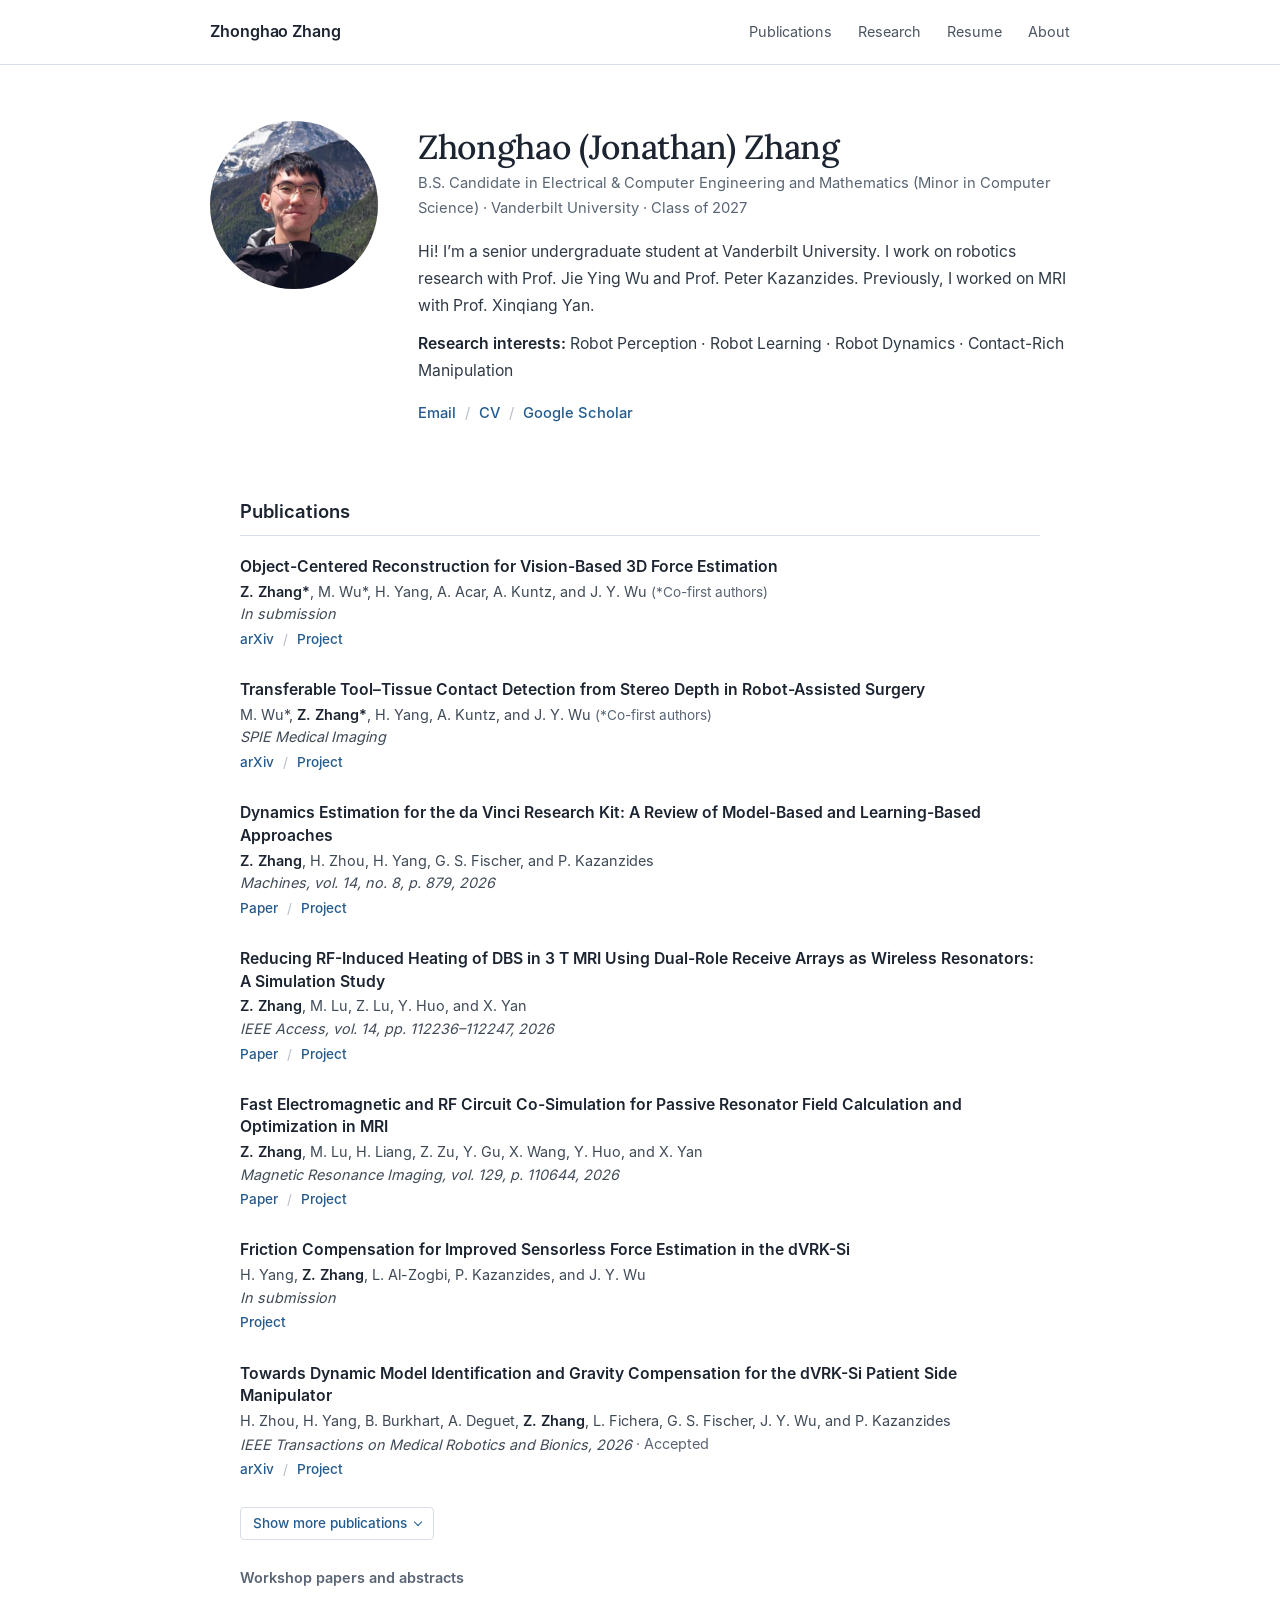
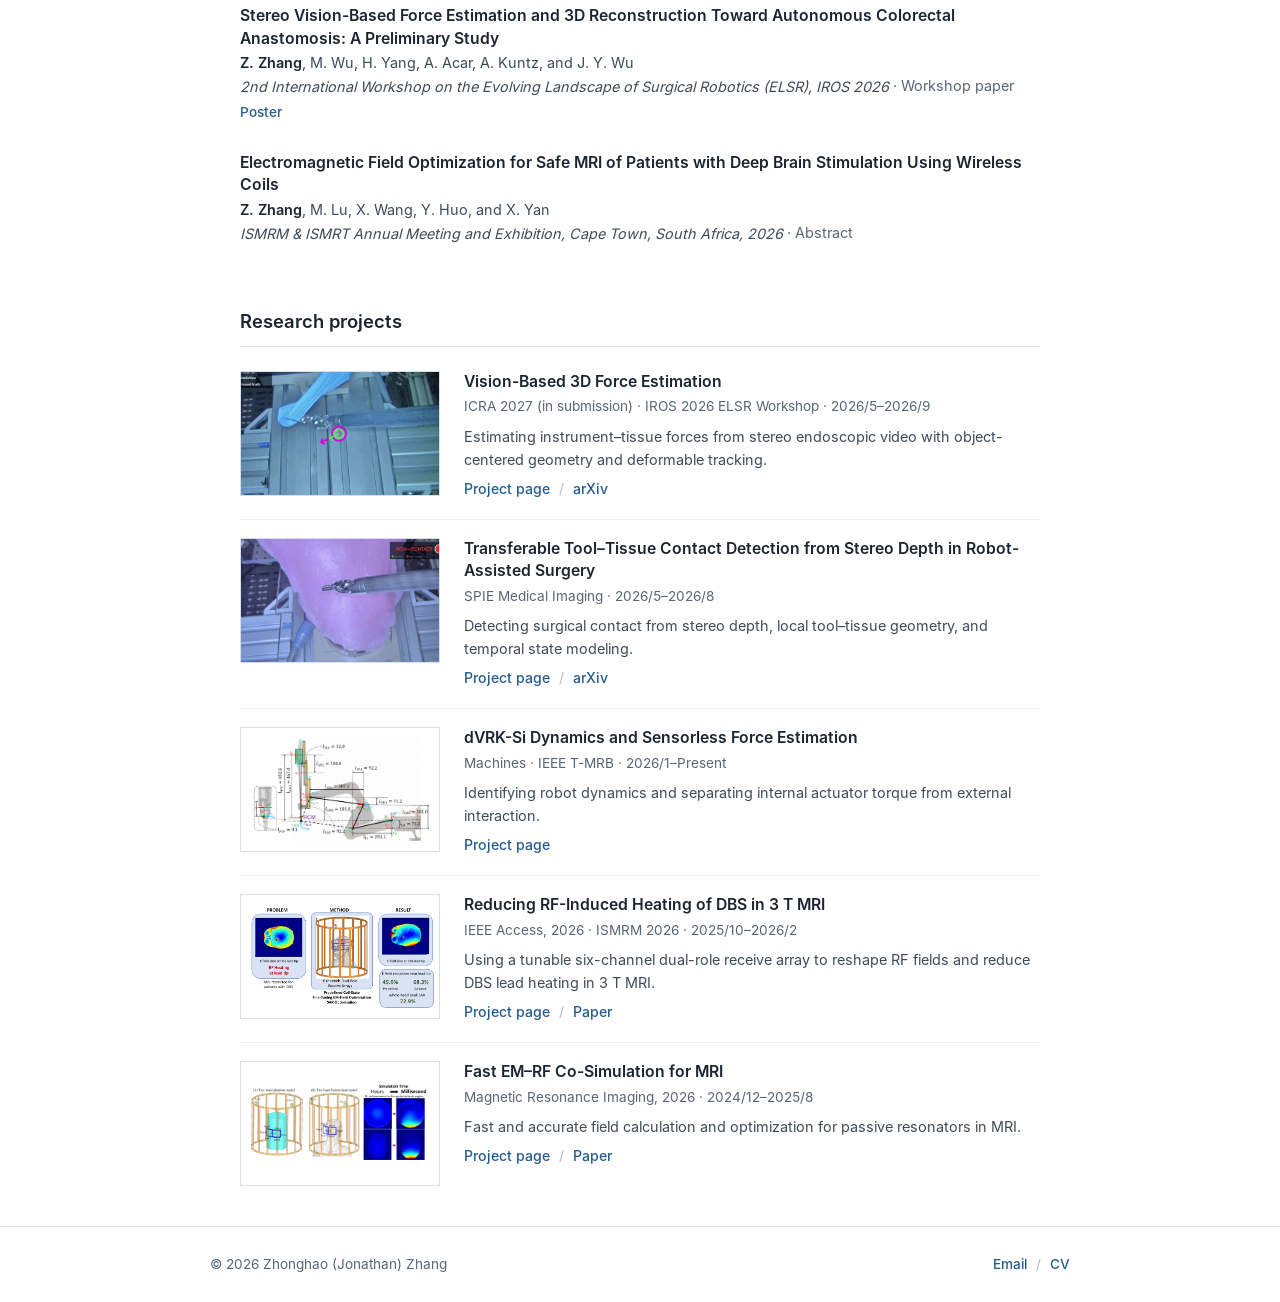
==== commit b21d1606: "Add Google Scholar link to home links Co-Authored-By: Claude Opus 5.5 <noreply@anthropic.com> Claude" ====
--- a/index.html
+++ b/index.html
@@ -1,2 +1,2 @@
 <!DOCTYPE html>
-<html lang="en"><head><meta charset="utf-8"><meta name="viewport" content="width=device-width, initial-scale=1"><link rel="preload" href="zhonghao-zhang-portrait.png" as="image"><link rel="preload" href="research/dvrk/dynamics-thumb.png" as="image"><link rel="preload" href="research/dbs/graphical-abstract-cover.png" as="image"><link rel="preload" href="research/em-rf/paper-cover.png" as="image"><link rel="stylesheet" href="_next/static/css/index.x5koiVtR.css" data-rsc-css-href="/_next/static/css/index.x5koiVtR.css" data-precedence="vite-rsc/importer-resources"><title>Zhonghao Zhang · Robotics Research</title><meta name="description" content="Zhonghao Zhang researches robot perception, physical interaction, dynamics, and learning for surgical and contact-rich robotics."><link rel="shortcut icon" href="favicon.svg"><link rel="icon" href="favicon.svg"></head><body><header class="site-header"><div class="shell-narrow header-inner"><a href="index.html" class="brand" aria-label="Zhonghao Zhang home"><span class="brand-name">Zhonghao Zhang</span></a><nav aria-label="Primary navigation" class="main-nav"><a href="index.html#publications">Publications</a><a href="index.html#research">Research</a><a href="resume/index.html">Resume</a><a href="about/index.html">About</a></nav></div></header><main><section class="home-hero shell-narrow"><img class="home-photo" src="zhonghao-zhang-portrait.png" alt="Zhonghao Zhang"><div class="home-intro"><h1>Zhonghao (Jonathan) Zhang</h1><p class="home-role">B.S. Candidate in Electrical &amp; Computer Engineering and Mathematics (Minor in Computer Science) · Vanderbilt University · Class of 2027</p><p>Hi! I’m a senior undergraduate student at Vanderbilt University. I work on robotics research with Prof. Jie Ying Wu and Prof. Peter Kazanzides. Previously, I worked on MRI with Prof. Xinqiang Yan.</p><p class="home-keywords"><span>Research interests:</span> <!-- -->Robot Perception · Robot Learning · Robot Dynamics · Contact-Rich Manipulation</p><div class="link-row home-links"><a href="mailto:zhonghao.zhang@vanderbilt.edu">Email</a><a href="Zhonghao_Zhang_Resume.pdf">CV</a></div></div></section><section class="home-section home-content-narrow" id="publications"><h2>Publications</h2><ol class="pub-list"><li class="pub-item"><p class="pub-title">Object-Centered Reconstruction for Vision-Based 3D Force Estimation</p><p class="pub-authors"><strong>Z. Zhang*</strong>, M. Wu*, H. Yang, A. Acar, A. Kuntz, and J. Y. Wu<span class="pub-note"> (<!-- -->*Co-first authors<!-- -->)</span></p><p class="pub-venue"><em>In submission</em></p><p class="link-row"><a href="https://arxiv.org/abs/2609.23856" target="_blank" rel="noreferrer">arXiv</a><a href="research/vision-force-estimation/index.html">Project</a></p></li><li class="pub-item"><p class="pub-title">Transferable Tool–Tissue Contact Detection from Stereo Depth in Robot-Assisted Surgery</p><p class="pub-authors">M. Wu*, <strong>Z. Zhang*</strong>, H. Yang, A. Kuntz, and J. Y. Wu<span class="pub-note"> (<!-- -->*Co-first authors<!-- -->)</span></p><p class="pub-venue"><em>SPIE Medical Imaging</em></p><p class="link-row"><a href="https://arxiv.org/abs/2608.18270" target="_blank" rel="noreferrer">arXiv</a><a href="research/tool-tissue-contact/index.html">Project</a></p></li><li class="pub-item"><p class="pub-title">Dynamics Estimation for the da Vinci Research Kit: A Review of Model-Based and Learning-Based Approaches</p><p class="pub-authors"><strong>Z. Zhang</strong>, H. Zhou, H. Yang, G. S. Fischer, and P. Kazanzides</p><p class="pub-venue"><em>Machines, vol. 14, no. 8, p. 879, 2026</em></p><p class="link-row"><a href="https://www.mdpi.com/2075-1702/14/8/879" target="_blank" rel="noreferrer">Paper</a><a href="research/dvrk-dynamics/index.html">Project</a></p></li><li class="pub-item"><p class="pub-title">Reducing RF-Induced Heating of DBS in 3 T MRI Using Dual-Role Receive Arrays as Wireless Resonators: A Simulation Study</p><p class="pub-authors"><strong>Z. Zhang</strong>, M. Lu, Z. Lu, Y. Huo, and X. Yan</p><p class="pub-venue"><em>IEEE Access, vol. 14, pp. 112236–112247, 2026</em></p><p class="link-row"><a href="https://doi.org/10.1109/ACCESS.2026.3713428" target="_blank" rel="noreferrer">Paper</a><a href="research/dbs-mri-safety/index.html">Project</a></p></li><li class="pub-item"><p class="pub-title">Fast Electromagnetic and RF Circuit Co-Simulation for Passive Resonator Field Calculation and Optimization in MRI</p><p class="pub-authors"><strong>Z. Zhang</strong>, M. Lu, H. Liang, Z. Zu, Y. Gu, X. Wang, Y. Huo, and X. Yan</p><p class="pub-venue"><em>Magnetic Resonance Imaging, vol. 129, p. 110644, 2026</em></p><p class="link-row"><a href="https://doi.org/10.1016/j.mri.2026.110644" target="_blank" rel="noreferrer">Paper</a><a href="research/em-rf-cosimulation/index.html">Project</a></p></li><li class="pub-item"><p class="pub-title">Friction Compensation for Improved Sensorless Force Estimation in the dVRK-Si</p><p class="pub-authors">H. Yang, <strong>Z. Zhang</strong>, L. Al-Zogbi, P. Kazanzides, and J. Y. Wu</p><p class="pub-venue"><em>In submission</em></p><p class="link-row"><a href="research/dvrk-dynamics/index.html">Project</a></p></li><li class="pub-item"><p class="pub-title">Towards Dynamic Model Identification and Gravity Compensation for the dVRK-Si Patient Side Manipulator</p><p class="pub-authors">H. Zhou, H. Yang, B. Burkhart, A. Deguet, <strong>Z. Zhang</strong>, L. Fichera, G. S. Fischer, J. Y. Wu, and P. Kazanzides</p><p class="pub-venue"><em>IEEE Transactions on Medical Robotics and Bionics, 2026</em><span class="pub-status"> · <!-- -->Accepted</span></p><p class="link-row"><a href="https://arxiv.org/abs/2603.12099" target="_blank" rel="noreferrer">arXiv</a><a href="research/dvrk-dynamics/index.html">Project</a></p></li></ol><div class="pub-more-list" id="pub-more-list" hidden><ol class="pub-list"><li class="pub-item"><p class="pub-title">Monocular Depth Estimation Use and Accuracy in Simulated Endoscopic Environments</p><p class="pub-authors">P. R. Landman, V. A. Landman, M. Rao, <strong>Z. Zhang</strong>, M. Wu, J. Y. Wu, and D. Moyer</p><p class="pub-venue"><em>SPIE Medical Imaging</em></p></li></ol></div><button type="button" class="pub-more-btn" aria-expanded="false" aria-controls="pub-more-list"><span class="pub-more-closed">Show more publications</span><span class="pub-more-open">Show fewer publications</span></button><script>document.querySelectorAll(".pub-more-btn").forEach(function(b){b.addEventListener("click",function(){var l=document.getElementById(b.getAttribute("aria-controls"));var o=b.getAttribute("aria-expanded")!=="true";l.hidden=!o;b.setAttribute("aria-expanded",String(o));});});</script><h3 class="pub-subheading">Workshop papers and abstracts</h3><ol class="pub-list"><li class="pub-item"><p class="pub-title">Stereo Vision-Based Force Estimation and 3D Reconstruction Toward Autonomous Colorectal Anastomosis: A Preliminary Study</p><p class="pub-authors"><strong>Z. Zhang</strong>, M. Wu, H. Yang, A. Acar, A. Kuntz, and J. Y. Wu</p><p class="pub-venue"><em>2nd International Workshop on the Evolving Landscape of Surgical Robotics (ELSR), IROS 2026</em><span class="pub-status"> · <!-- -->Workshop paper</span></p><p class="link-row"><a href="vision-force-poster.png" target="_blank" rel="noreferrer">Poster</a></p></li><li class="pub-item"><p class="pub-title">Electromagnetic Field Optimization for Safe MRI of Patients with Deep Brain Stimulation Using Wireless Coils</p><p class="pub-authors"><strong>Z. Zhang</strong>, M. Lu, X. Wang, Y. Huo, and X. Yan</p><p class="pub-venue"><em>ISMRM &amp; ISMRT Annual Meeting and Exhibition, Cape Town, South Africa, 2026</em><span class="pub-status"> · <!-- -->Abstract</span></p></li></ol></section><section class="home-section home-content-narrow" id="research"><h2>Research projects</h2><ul class="project-rows"><li class="project-row-item"><a class="project-thumb" href="research/vision-force-estimation/index.html" aria-label="View Vision-Based 3D Force Estimation"><video src="research/vision-force/cover-01.mp4" poster="research/vision-force/cover-01.jpg" muted="" loop="" playsinline="" preload="none" aria-label="Vision-Based 3D Force Estimation"></video></a><div class="project-row-copy"><h3><a href="research/vision-force-estimation/index.html">Vision-Based 3D Force Estimation</a></h3><p class="project-row-venue">ICRA 2027 (in submission) · IROS 2026 ELSR Workshop<!-- --> · <!-- -->2026/5–2026/9</p><p class="project-row-summary">Estimating instrument–tissue forces from stereo endoscopic video with object-centered geometry and deformable tracking.</p><p class="link-row"><a href="research/vision-force-estimation/index.html">Project page</a><a href="https://arxiv.org/abs/2609.23856" target="_blank" rel="noreferrer">arXiv</a></p></div></li><li class="project-row-item"><a class="project-thumb" href="research/tool-tissue-contact/index.html" aria-label="View Transferable Tool–Tissue Contact Detection from Stereo Depth in Robot-Assisted Surgery"><video src="research/contact/cover-02.mp4" poster="research/contact/cover-02.jpg" muted="" loop="" playsinline="" preload="none" aria-label="Transferable Tool–Tissue Contact Detection from Stereo Depth in Robot-Assisted Surgery"></video></a><div class="project-row-copy"><h3><a href="research/tool-tissue-contact/index.html">Transferable Tool–Tissue Contact Detection from Stereo Depth in Robot-Assisted Surgery</a></h3><p class="project-row-venue">SPIE Medical Imaging<!-- --> · <!-- -->2026/5–2026/8</p><p class="project-row-summary">Detecting surgical contact from stereo depth, local tool–tissue geometry, and temporal state modeling.</p><p class="link-row"><a href="research/tool-tissue-contact/index.html">Project page</a><a href="https://arxiv.org/abs/2608.18270" target="_blank" rel="noreferrer">arXiv</a></p></div></li><li class="project-row-item"><a class="project-thumb" href="research/dvrk-dynamics/index.html" aria-label="View dVRK-Si Dynamics and Sensorless Force Estimation"><img src="research/dvrk/dynamics-thumb.png" alt=""></a><div class="project-row-copy"><h3><a href="research/dvrk-dynamics/index.html">dVRK-Si Dynamics and Sensorless Force Estimation</a></h3><p class="project-row-venue">Machines · IEEE T-MRB<!-- --> · <!-- -->2026/1–Present</p><p class="project-row-summary">Identifying robot dynamics and separating internal actuator torque from external interaction.</p><p class="link-row"><a href="research/dvrk-dynamics/index.html">Project page</a></p></div></li><li class="project-row-item"><a class="project-thumb" href="research/dbs-mri-safety/index.html" aria-label="View Reducing RF-Induced Heating of DBS in 3 T MRI"><img src="research/dbs/graphical-abstract-cover.png" alt=""></a><div class="project-row-copy"><h3><a href="research/dbs-mri-safety/index.html">Reducing RF-Induced Heating of DBS in 3 T MRI</a></h3><p class="project-row-venue">IEEE Access, 2026 · ISMRM 2026<!-- --> · <!-- -->2025/10–2026/2</p><p class="project-row-summary">Using a tunable six-channel dual-role receive array to reshape RF fields and reduce DBS lead heating in 3 T MRI.</p><p class="link-row"><a href="research/dbs-mri-safety/index.html">Project page</a><a href="https://doi.org/10.1109/ACCESS.2026.3713428" target="_blank" rel="noreferrer">Paper</a></p></div></li><li class="project-row-item"><a class="project-thumb" href="research/em-rf-cosimulation/index.html" aria-label="View Fast EM–RF Co-Simulation for MRI"><img src="research/em-rf/paper-cover.png" alt=""></a><div class="project-row-copy"><h3><a href="research/em-rf-cosimulation/index.html">Fast EM–RF Co-Simulation for MRI</a></h3><p class="project-row-venue">Magnetic Resonance Imaging, 2026<!-- --> · <!-- -->2024/12–2025/8</p><p class="project-row-summary">Fast and accurate field calculation and optimization for passive resonators in MRI.</p><p class="link-row"><a href="research/em-rf-cosimulation/index.html">Project page</a><a href="https://doi.org/10.1016/j.mri.2026.110644" target="_blank" rel="noreferrer">Paper</a></p></div></li></ul></section></main><footer class="site-footer"><div class="shell-narrow footer-inner"><p>© <!-- -->2026<!-- --> <!-- -->Zhonghao (Jonathan) Zhang</p><div class="link-row footer-links"><a href="mailto:zhonghao.zhang@vanderbilt.edu">Email</a><a href="Zhonghao_Zhang_Resume.pdf">CV</a></div></div></footer><script>(()=>{const reduced=matchMedia('(prefers-reduced-motion: reduce)').matches;const observer=new IntersectionObserver(entries=>entries.forEach(({target,isIntersecting})=>{if(isIntersecting&&!reduced)target.play().catch(()=>{});else target.pause()}),{rootMargin:'200px'});document.querySelectorAll('video').forEach(v=>{v.muted=true;v.addEventListener('click',()=>v.paused?v.play():v.pause());observer.observe(v)})})();</script></body></html>+<html lang="en"><head><meta charset="utf-8"><meta name="viewport" content="width=device-width, initial-scale=1"><link rel="preload" href="zhonghao-zhang-portrait.png" as="image"><link rel="preload" href="research/dvrk/dynamics-thumb.png" as="image"><link rel="preload" href="research/dbs/graphical-abstract-cover.png" as="image"><link rel="preload" href="research/em-rf/paper-cover.png" as="image"><link rel="stylesheet" href="_next/static/css/index.x5koiVtR.css" data-rsc-css-href="/_next/static/css/index.x5koiVtR.css" data-precedence="vite-rsc/importer-resources"><title>Zhonghao Zhang · Robotics Research</title><meta name="description" content="Zhonghao Zhang researches robot perception, physical interaction, dynamics, and learning for surgical and contact-rich robotics."><link rel="shortcut icon" href="favicon.svg"><link rel="icon" href="favicon.svg"></head><body><header class="site-header"><div class="shell-narrow header-inner"><a href="index.html" class="brand" aria-label="Zhonghao Zhang home"><span class="brand-name">Zhonghao Zhang</span></a><nav aria-label="Primary navigation" class="main-nav"><a href="index.html#publications">Publications</a><a href="index.html#research">Research</a><a href="resume/index.html">Resume</a><a href="about/index.html">About</a></nav></div></header><main><section class="home-hero shell-narrow"><img class="home-photo" src="zhonghao-zhang-portrait.png" alt="Zhonghao Zhang"><div class="home-intro"><h1>Zhonghao (Jonathan) Zhang</h1><p class="home-role">B.S. Candidate in Electrical &amp; Computer Engineering and Mathematics (Minor in Computer Science) · Vanderbilt University · Class of 2027</p><p>Hi! I’m a senior undergraduate student at Vanderbilt University. I work on robotics research with Prof. Jie Ying Wu and Prof. Peter Kazanzides. Previously, I worked on MRI with Prof. Xinqiang Yan.</p><p class="home-keywords"><span>Research interests:</span> <!-- -->Robot Perception · Robot Learning · Robot Dynamics · Contact-Rich Manipulation</p><div class="link-row home-links"><a href="mailto:zhonghao.zhang@vanderbilt.edu">Email</a><a href="Zhonghao_Zhang_Resume.pdf">CV</a><a href="https://scholar.google.com/citations?user=4jNN4sIAAAAJ&amp;hl=en" target="_blank" rel="noreferrer">Google Scholar</a></div></div></section><section class="home-section home-content-narrow" id="publications"><h2>Publications</h2><ol class="pub-list"><li class="pub-item"><p class="pub-title">Object-Centered Reconstruction for Vision-Based 3D Force Estimation</p><p class="pub-authors"><strong>Z. Zhang*</strong>, M. Wu*, H. Yang, A. Acar, A. Kuntz, and J. Y. Wu<span class="pub-note"> (<!-- -->*Co-first authors<!-- -->)</span></p><p class="pub-venue"><em>In submission</em></p><p class="link-row"><a href="https://arxiv.org/abs/2609.23856" target="_blank" rel="noreferrer">arXiv</a><a href="research/vision-force-estimation/index.html">Project</a></p></li><li class="pub-item"><p class="pub-title">Transferable Tool–Tissue Contact Detection from Stereo Depth in Robot-Assisted Surgery</p><p class="pub-authors">M. Wu*, <strong>Z. Zhang*</strong>, H. Yang, A. Kuntz, and J. Y. Wu<span class="pub-note"> (<!-- -->*Co-first authors<!-- -->)</span></p><p class="pub-venue"><em>SPIE Medical Imaging</em></p><p class="link-row"><a href="https://arxiv.org/abs/2608.18270" target="_blank" rel="noreferrer">arXiv</a><a href="research/tool-tissue-contact/index.html">Project</a></p></li><li class="pub-item"><p class="pub-title">Dynamics Estimation for the da Vinci Research Kit: A Review of Model-Based and Learning-Based Approaches</p><p class="pub-authors"><strong>Z. Zhang</strong>, H. Zhou, H. Yang, G. S. Fischer, and P. Kazanzides</p><p class="pub-venue"><em>Machines, vol. 14, no. 8, p. 879, 2026</em></p><p class="link-row"><a href="https://www.mdpi.com/2075-1702/14/8/879" target="_blank" rel="noreferrer">Paper</a><a href="research/dvrk-dynamics/index.html">Project</a></p></li><li class="pub-item"><p class="pub-title">Reducing RF-Induced Heating of DBS in 3 T MRI Using Dual-Role Receive Arrays as Wireless Resonators: A Simulation Study</p><p class="pub-authors"><strong>Z. Zhang</strong>, M. Lu, Z. Lu, Y. Huo, and X. Yan</p><p class="pub-venue"><em>IEEE Access, vol. 14, pp. 112236–112247, 2026</em></p><p class="link-row"><a href="https://doi.org/10.1109/ACCESS.2026.3713428" target="_blank" rel="noreferrer">Paper</a><a href="research/dbs-mri-safety/index.html">Project</a></p></li><li class="pub-item"><p class="pub-title">Fast Electromagnetic and RF Circuit Co-Simulation for Passive Resonator Field Calculation and Optimization in MRI</p><p class="pub-authors"><strong>Z. Zhang</strong>, M. Lu, H. Liang, Z. Zu, Y. Gu, X. Wang, Y. Huo, and X. Yan</p><p class="pub-venue"><em>Magnetic Resonance Imaging, vol. 129, p. 110644, 2026</em></p><p class="link-row"><a href="https://doi.org/10.1016/j.mri.2026.110644" target="_blank" rel="noreferrer">Paper</a><a href="research/em-rf-cosimulation/index.html">Project</a></p></li><li class="pub-item"><p class="pub-title">Friction Compensation for Improved Sensorless Force Estimation in the dVRK-Si</p><p class="pub-authors">H. Yang, <strong>Z. Zhang</strong>, L. Al-Zogbi, P. Kazanzides, and J. Y. Wu</p><p class="pub-venue"><em>In submission</em></p><p class="link-row"><a href="research/dvrk-dynamics/index.html">Project</a></p></li><li class="pub-item"><p class="pub-title">Towards Dynamic Model Identification and Gravity Compensation for the dVRK-Si Patient Side Manipulator</p><p class="pub-authors">H. Zhou, H. Yang, B. Burkhart, A. Deguet, <strong>Z. Zhang</strong>, L. Fichera, G. S. Fischer, J. Y. Wu, and P. Kazanzides</p><p class="pub-venue"><em>IEEE Transactions on Medical Robotics and Bionics, 2026</em><span class="pub-status"> · <!-- -->Accepted</span></p><p class="link-row"><a href="https://arxiv.org/abs/2603.12099" target="_blank" rel="noreferrer">arXiv</a><a href="research/dvrk-dynamics/index.html">Project</a></p></li></ol><div class="pub-more-list" id="pub-more-list" hidden><ol class="pub-list"><li class="pub-item"><p class="pub-title">Monocular Depth Estimation Use and Accuracy in Simulated Endoscopic Environments</p><p class="pub-authors">P. R. Landman, V. A. Landman, M. Rao, <strong>Z. Zhang</strong>, M. Wu, J. Y. Wu, and D. Moyer</p><p class="pub-venue"><em>SPIE Medical Imaging</em></p></li></ol></div><button type="button" class="pub-more-btn" aria-expanded="false" aria-controls="pub-more-list"><span class="pub-more-closed">Show more publications</span><span class="pub-more-open">Show fewer publications</span></button><script>document.querySelectorAll(".pub-more-btn").forEach(function(b){b.addEventListener("click",function(){var l=document.getElementById(b.getAttribute("aria-controls"));var o=b.getAttribute("aria-expanded")!=="true";l.hidden=!o;b.setAttribute("aria-expanded",String(o));});});</script><h3 class="pub-subheading">Workshop papers and abstracts</h3><ol class="pub-list"><li class="pub-item"><p class="pub-title">Stereo Vision-Based Force Estimation and 3D Reconstruction Toward Autonomous Colorectal Anastomosis: A Preliminary Study</p><p class="pub-authors"><strong>Z. Zhang</strong>, M. Wu, H. Yang, A. Acar, A. Kuntz, and J. Y. Wu</p><p class="pub-venue"><em>2nd International Workshop on the Evolving Landscape of Surgical Robotics (ELSR), IROS 2026</em><span class="pub-status"> · <!-- -->Workshop paper</span></p><p class="link-row"><a href="vision-force-poster.pdf" target="_blank" rel="noreferrer">Poster</a></p></li><li class="pub-item"><p class="pub-title">Electromagnetic Field Optimization for Safe MRI of Patients with Deep Brain Stimulation Using Wireless Coils</p><p class="pub-authors"><strong>Z. Zhang</strong>, M. Lu, X. Wang, Y. Huo, and X. Yan</p><p class="pub-venue"><em>ISMRM &amp; ISMRT Annual Meeting and Exhibition, Cape Town, South Africa, 2026</em><span class="pub-status"> · <!-- -->Abstract</span></p></li></ol></section><section class="home-section home-content-narrow" id="research"><h2>Research projects</h2><ul class="project-rows"><li class="project-row-item"><a class="project-thumb" href="research/vision-force-estimation/index.html" aria-label="View Vision-Based 3D Force Estimation"><video src="research/vision-force/cover-01.mp4" poster="research/vision-force/cover-01.jpg" muted="" loop="" playsinline="" preload="none" aria-label="Vision-Based 3D Force Estimation"></video></a><div class="project-row-copy"><h3><a href="research/vision-force-estimation/index.html">Vision-Based 3D Force Estimation</a></h3><p class="project-row-venue">ICRA 2027 (in submission) · IROS 2026 ELSR Workshop<!-- --> · <!-- -->2026/5–2026/9</p><p class="project-row-summary">Estimating instrument–tissue forces from stereo endoscopic video with object-centered geometry and deformable tracking.</p><p class="link-row"><a href="research/vision-force-estimation/index.html">Project page</a><a href="https://arxiv.org/abs/2609.23856" target="_blank" rel="noreferrer">arXiv</a></p></div></li><li class="project-row-item"><a class="project-thumb" href="research/tool-tissue-contact/index.html" aria-label="View Transferable Tool–Tissue Contact Detection from Stereo Depth in Robot-Assisted Surgery"><video src="research/contact/cover-02.mp4" poster="research/contact/cover-02.jpg" muted="" loop="" playsinline="" preload="none" aria-label="Transferable Tool–Tissue Contact Detection from Stereo Depth in Robot-Assisted Surgery"></video></a><div class="project-row-copy"><h3><a href="research/tool-tissue-contact/index.html">Transferable Tool–Tissue Contact Detection from Stereo Depth in Robot-Assisted Surgery</a></h3><p class="project-row-venue">SPIE Medical Imaging<!-- --> · <!-- -->2026/5–2026/8</p><p class="project-row-summary">Detecting surgical contact from stereo depth, local tool–tissue geometry, and temporal state modeling.</p><p class="link-row"><a href="research/tool-tissue-contact/index.html">Project page</a><a href="https://arxiv.org/abs/2608.18270" target="_blank" rel="noreferrer">arXiv</a></p></div></li><li class="project-row-item"><a class="project-thumb" href="research/dvrk-dynamics/index.html" aria-label="View dVRK-Si Dynamics and Sensorless Force Estimation"><img src="research/dvrk/dynamics-thumb.png" alt=""></a><div class="project-row-copy"><h3><a href="research/dvrk-dynamics/index.html">dVRK-Si Dynamics and Sensorless Force Estimation</a></h3><p class="project-row-venue">Machines · IEEE T-MRB<!-- --> · <!-- -->2026/1–Present</p><p class="project-row-summary">Identifying robot dynamics and separating internal actuator torque from external interaction.</p><p class="link-row"><a href="research/dvrk-dynamics/index.html">Project page</a></p></div></li><li class="project-row-item"><a class="project-thumb" href="research/dbs-mri-safety/index.html" aria-label="View Reducing RF-Induced Heating of DBS in 3 T MRI"><img src="research/dbs/graphical-abstract-cover.png" alt=""></a><div class="project-row-copy"><h3><a href="research/dbs-mri-safety/index.html">Reducing RF-Induced Heating of DBS in 3 T MRI</a></h3><p class="project-row-venue">IEEE Access, 2026 · ISMRM 2026<!-- --> · <!-- -->2025/10–2026/2</p><p class="project-row-summary">Using a tunable six-channel dual-role receive array to reshape RF fields and reduce DBS lead heating in 3 T MRI.</p><p class="link-row"><a href="research/dbs-mri-safety/index.html">Project page</a><a href="https://doi.org/10.1109/ACCESS.2026.3713428" target="_blank" rel="noreferrer">Paper</a></p></div></li><li class="project-row-item"><a class="project-thumb" href="research/em-rf-cosimulation/index.html" aria-label="View Fast EM–RF Co-Simulation for MRI"><img src="research/em-rf/paper-cover.png" alt=""></a><div class="project-row-copy"><h3><a href="research/em-rf-cosimulation/index.html">Fast EM–RF Co-Simulation for MRI</a></h3><p class="project-row-venue">Magnetic Resonance Imaging, 2026<!-- --> · <!-- -->2024/12–2025/8</p><p class="project-row-summary">Fast and accurate field calculation and optimization for passive resonators in MRI.</p><p class="link-row"><a href="research/em-rf-cosimulation/index.html">Project page</a><a href="https://doi.org/10.1016/j.mri.2026.110644" target="_blank" rel="noreferrer">Paper</a></p></div></li></ul></section></main><footer class="site-footer"><div class="shell-narrow footer-inner"><p>© <!-- -->2026<!-- --> <!-- -->Zhonghao (Jonathan) Zhang</p><div class="link-row footer-links"><a href="mailto:zhonghao.zhang@vanderbilt.edu">Email</a><a href="Zhonghao_Zhang_Resume.pdf">CV</a></div></div></footer><script>(()=>{const reduced=matchMedia('(prefers-reduced-motion: reduce)').matches;const observer=new IntersectionObserver(entries=>entries.forEach(({target,isIntersecting})=>{if(isIntersecting&&!reduced)target.play().catch(()=>{});else target.pause()}),{rootMargin:'200px'});document.querySelectorAll('video').forEach(v=>{v.muted=true;v.addEventListener('click',()=>v.paused?v.play():v.pause());observer.observe(v)})})();</script></body></html>
